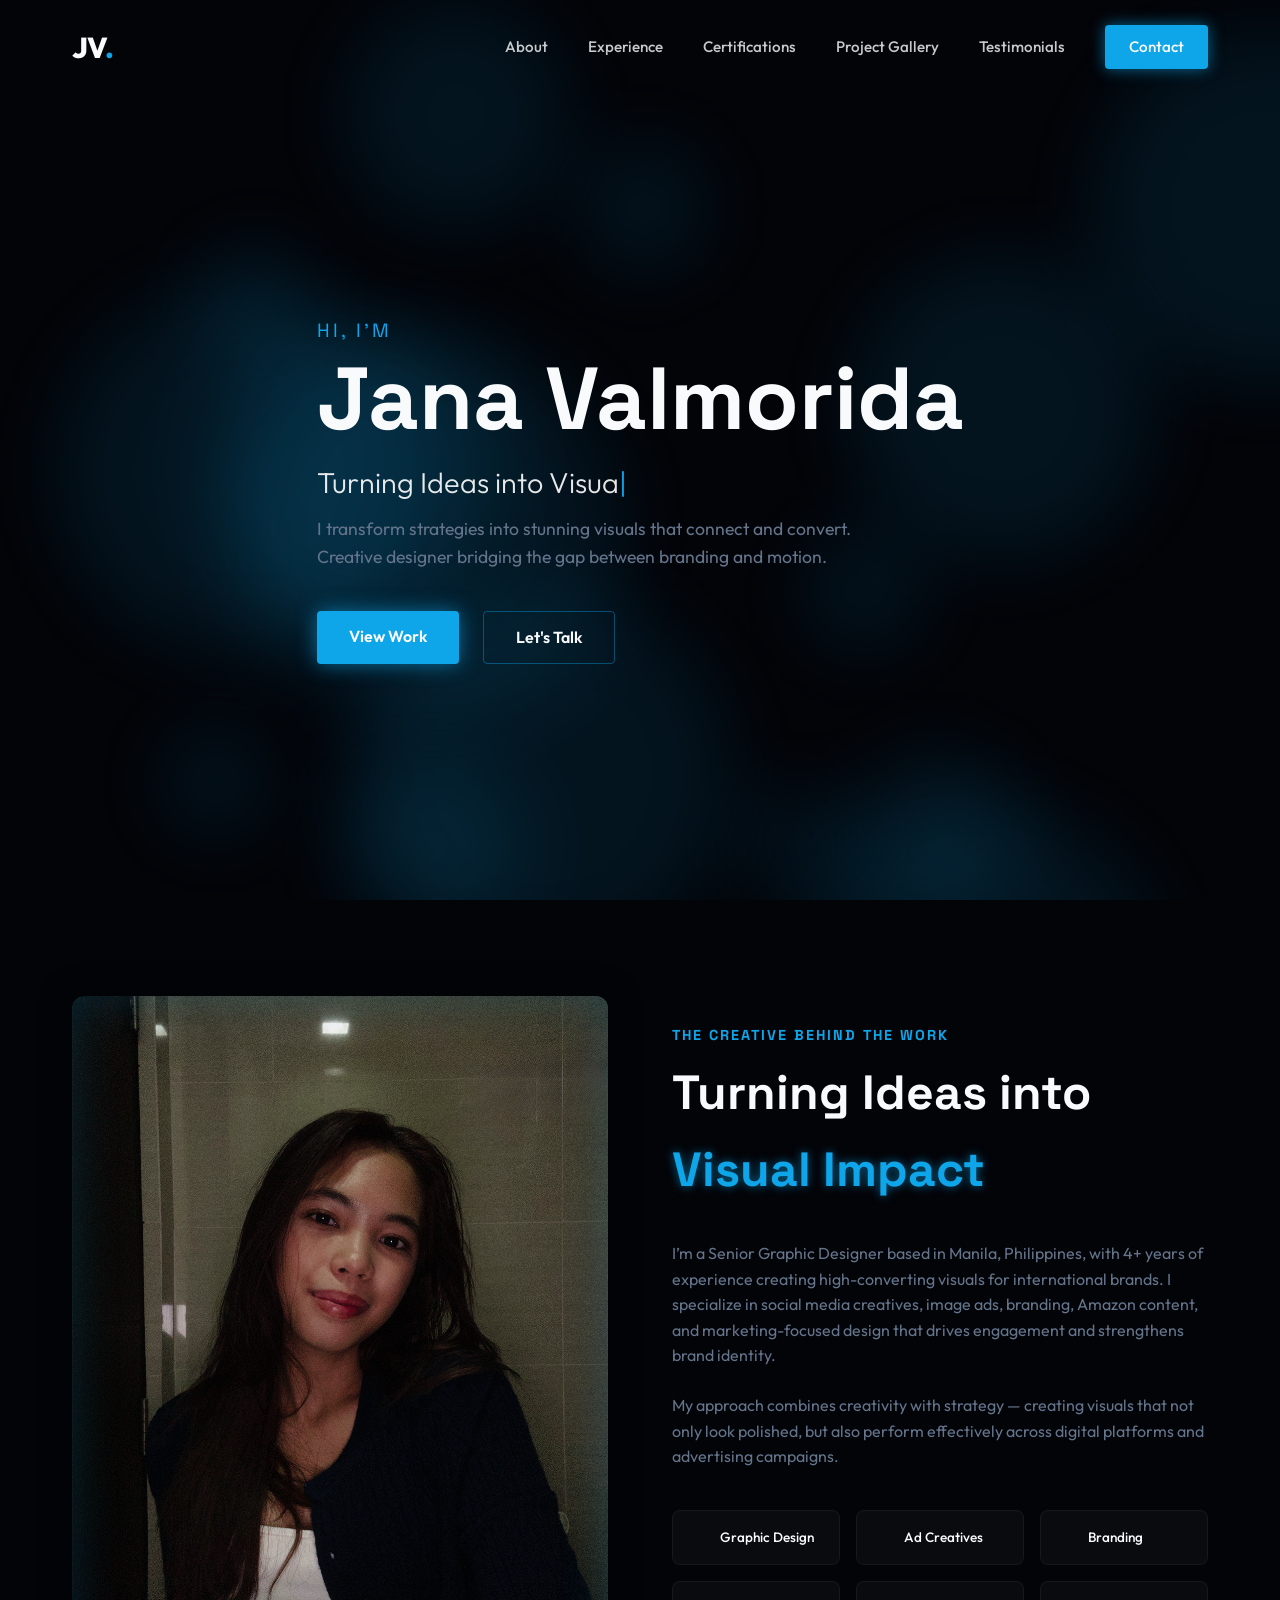
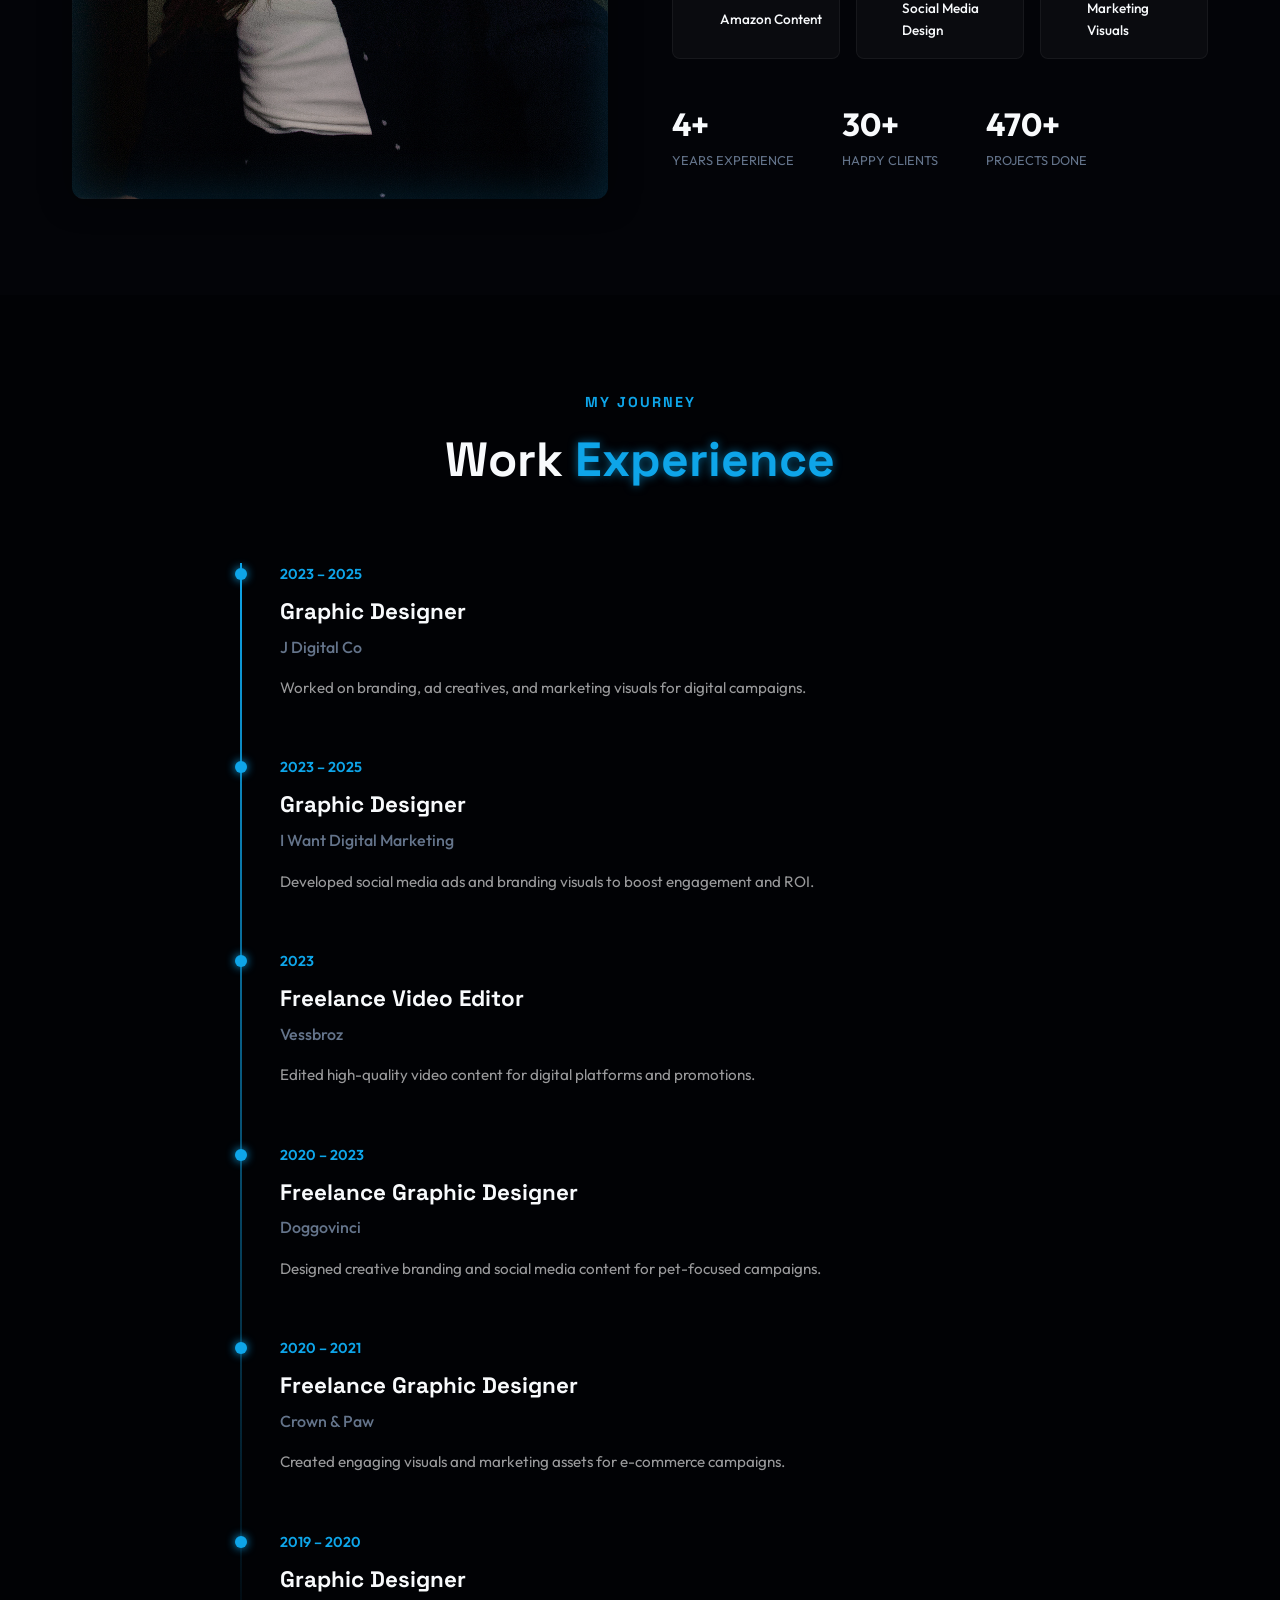
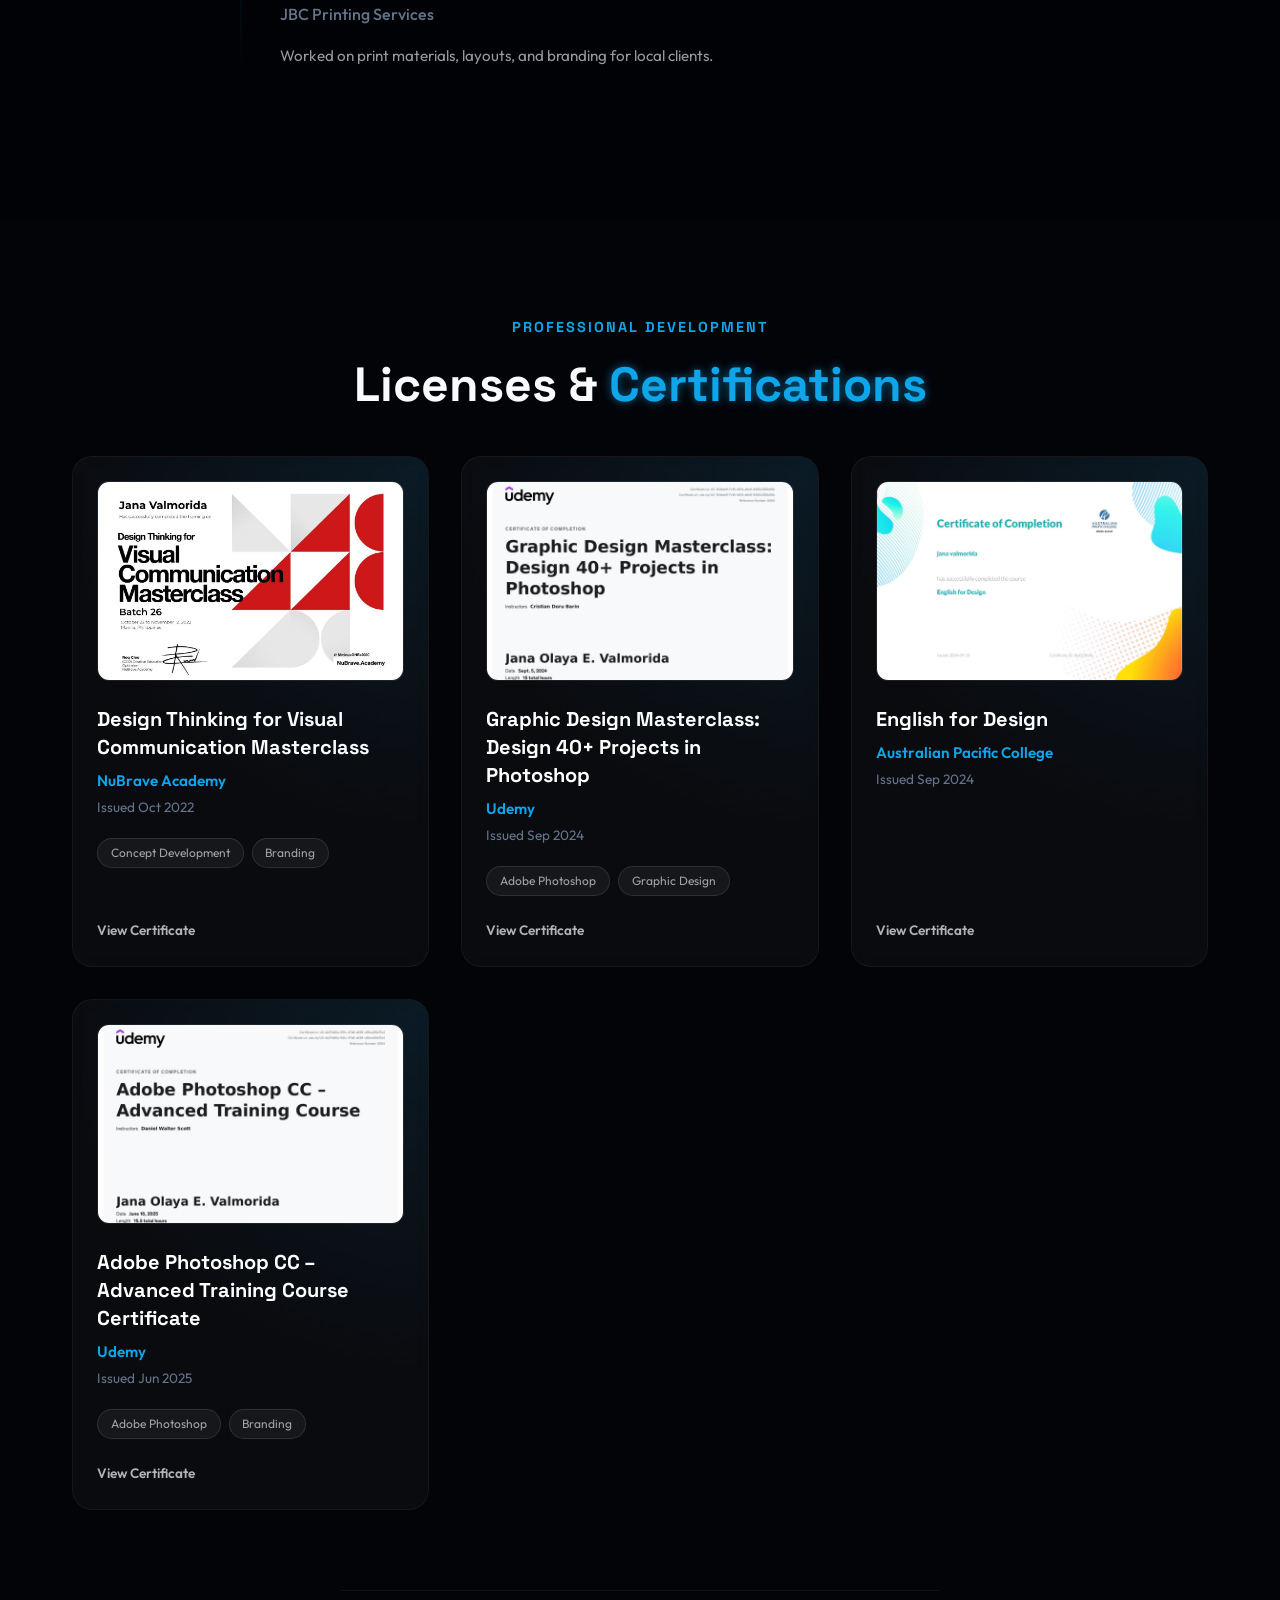
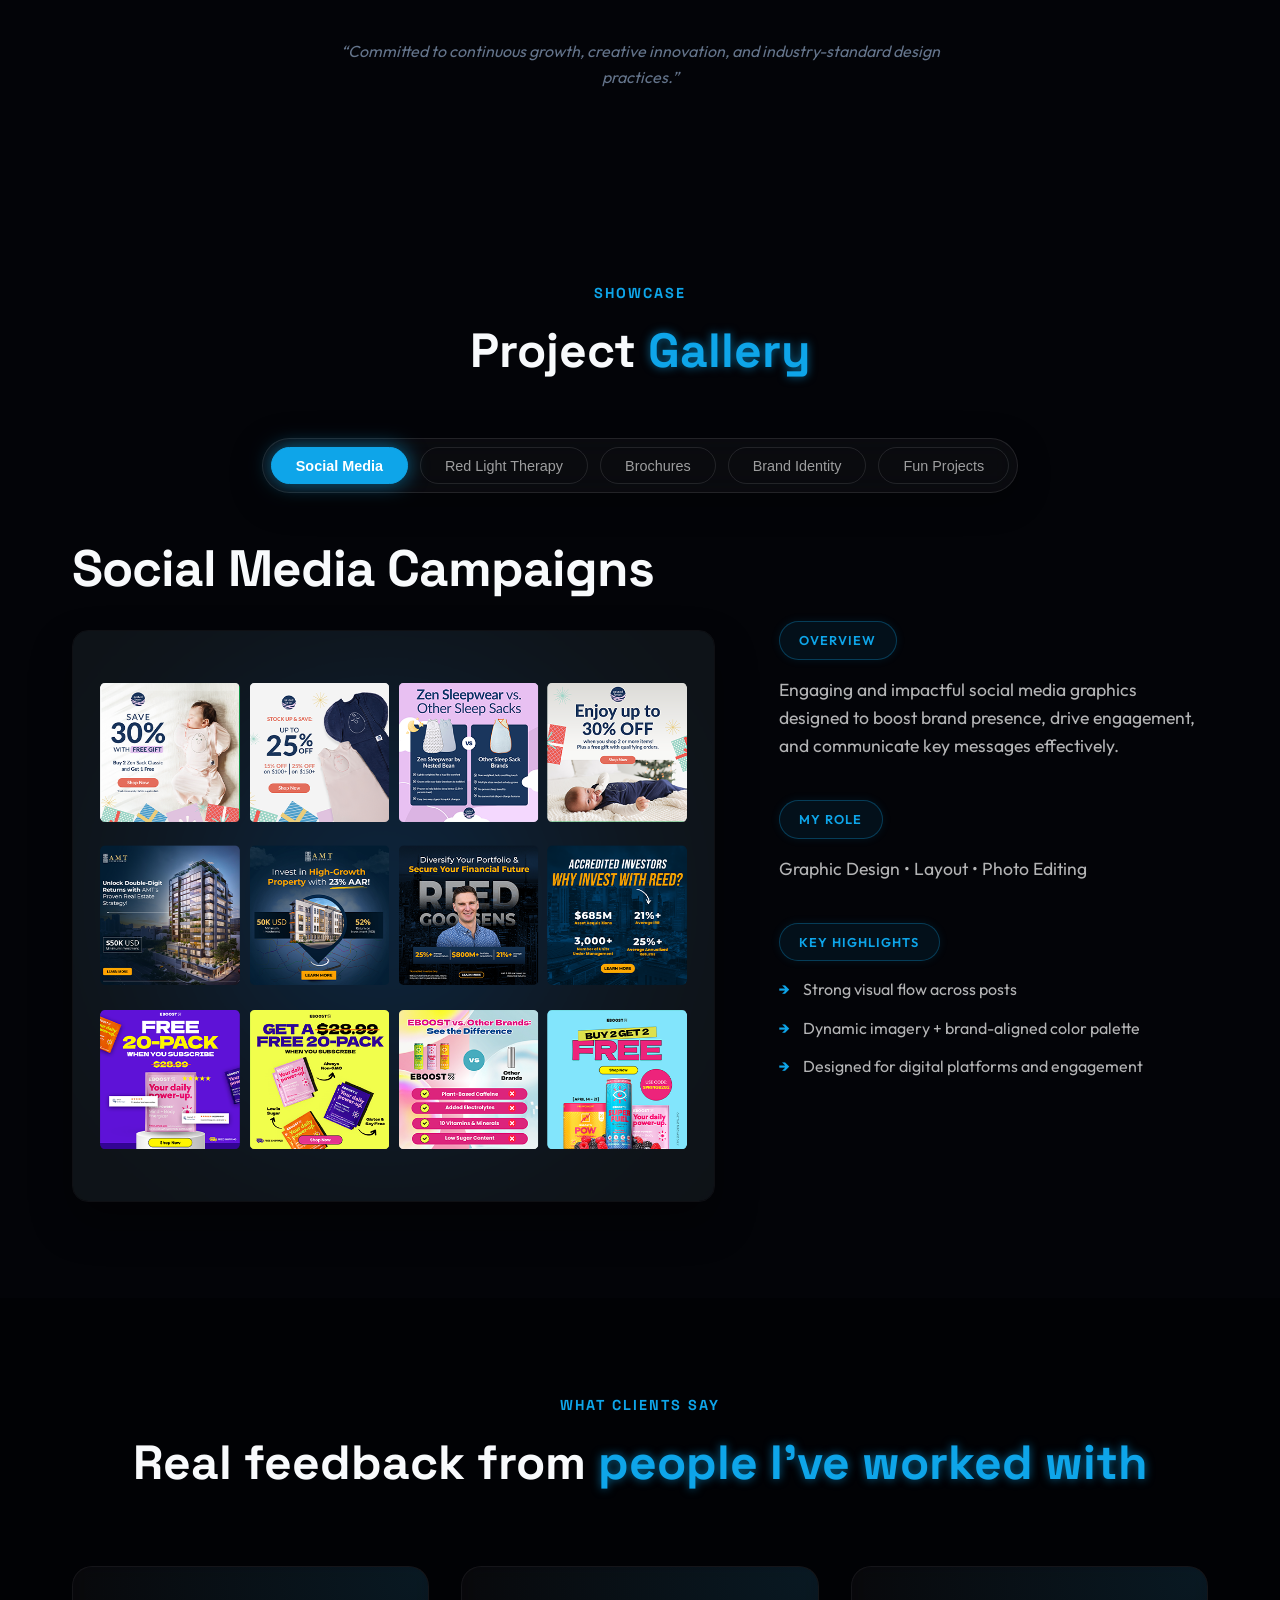
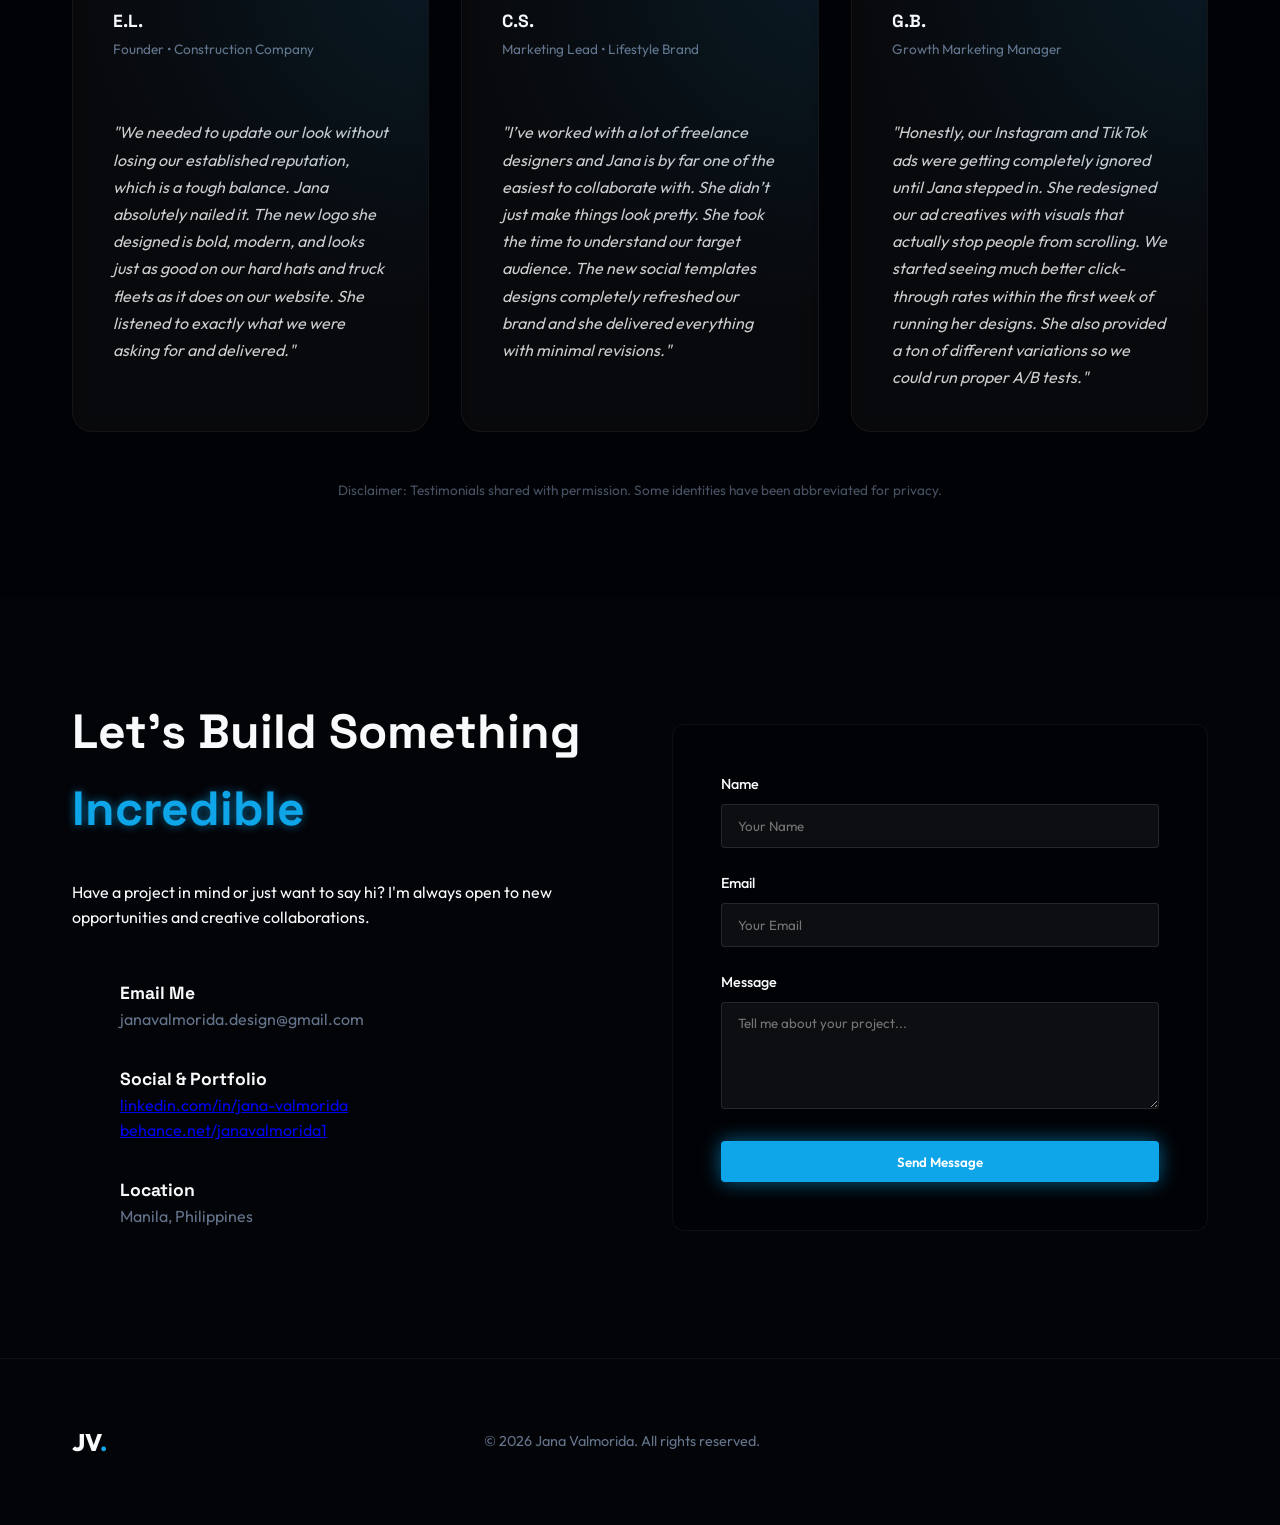
==== index.html @ 67a2dd74 "feat: Implement portfolio website Introduces the core structure and content for the Jana Valmorida p" ====
<!DOCTYPE html>
<html lang="en">
<head>
    <meta charset="UTF-8">
    <meta name="viewport" content="width=device-width, initial-scale=1.0">
    <title>Jana Valmorida | Creative Designer Portfolio</title>
    <link rel="stylesheet" href="style.css">
    <!-- Google Fonts -->
    <link rel="preconnect" href="https://fonts.googleapis.com">
    <link rel="preconnect" href="https://fonts.gstatic.com" crossorigin>
    <link href="https://fonts.googleapis.com/css2?family=Outfit:wght@300;400;600;800&family=Space+Grotesk:wght@300;400;500;700&display=swap" rel="stylesheet">
    <!-- Lucide Icons (via CDN) -->
    <script src="https://unpkg.com/lucide@latest"></script>
</head>
<body class="bg-dark text-white">
    <!-- Animated Background -->
    <div class="bg-animation" id="bg-animation"></div>

    <!-- Navigation -->
    <nav class="navbar" id="navbar">
        <div class="container navbar-content">
            <a href="#" class="logo">JV<span>.</span></a>
            <ul class="nav-links">
                <li><a href="#about">About</a></li>
                <li><a href="#experience">Experience</a></li>
                <li><a href="#certifications">Certifications</a></li>
                <li><a href="#portfolio">Project Gallery</a></li>
                <li><a href="#testimonials">Testimonials</a></li>
                <li><a href="#contact" class="btn btn-primary nav-cta">Contact</a></li>
            </ul>
            <div class="menu-toggle" id="menu-toggle">
                <i data-lucide="menu"></i>
            </div>
        </div>
    </nav>

    <!-- Hero Section -->
    <section class="hero" id="home">
        <div class="container hero-content">
            <h2 class="hero-greeting">Hi, I'm</h2>
            <h1 class="hero-name">Jana Valmorida</h1>
            <div class="typing-container">
                <p class="hero-tagline"><span id="typing-text"></span><span class="cursor">|</span></p>
            </div>
            <p class="hero-desc">I transform strategies into stunning visuals that connect and convert. Creative designer bridging the gap between branding and motion.</p>
            <div class="hero-btns">
                <a href="#portfolio" class="btn btn-glow">View Work</a>
                <a href="#contact" class="btn btn-outline">Let's Talk</a>
            </div>
            <div class="scroll-down">
                <a href="#about"><i data-lucide="chevron-down"></i></a>
            </div>
        </div>
    </section>

    <!-- About Section -->
    <section class="section about" id="about">
        <div class="container grid-2">
            <div class="about-image reveal">
                <div class="img-wrapper">
                    <!-- Placeholder Profile -->
                    <img id="profile-img" src="portfolio/assets/images/profile.jpg" alt="Jana Valmorida">
                    <div class="img-glow"></div>
                </div>
            </div>
            <div class="about-text reveal">
                <h3 class="section-subtitle">The Creative Behind the Work</h3>
                <h2 class="section-title">Turning Ideas into <span class="text-neon">Visual Impact</span></h2>
                <p>I’m a Senior Graphic Designer based in Manila, Philippines, with 4+ years of experience creating high-converting visuals for international brands. I specialize in social media creatives, image ads, branding, Amazon content, and marketing-focused design that drives engagement and strengthens brand identity.</p>
                <p>My approach combines creativity with strategy — creating visuals that not only look polished, but also perform effectively across digital platforms and advertising campaigns.</p>
                
                <div class="skills-grid">
                    <div class="skill-item">
                        <i data-lucide="layout"></i>
                        <span>Graphic Design</span>
                    </div>
                    <div class="skill-item">
                        <i data-lucide="zap"></i>
                        <span>Ad Creatives</span>
                    </div>
                    <div class="skill-item">
                        <i data-lucide="palette"></i>
                        <span>Branding</span>
                    </div>
                    <div class="skill-item">
                        <i data-lucide="video"></i>
                        <span>Amazon Content</span>
                    </div>
                    <div class="skill-item">
                        <i data-lucide="layers"></i>
                        <span>Social Media Design</span>
                    </div>
                    <div class="skill-item">
                        <i data-lucide="megaphone"></i>
                        <span>Marketing Visuals</span>
                    </div>
                </div>

                <div class="stats-row">
                    <div class="stat">
                        <span class="stat-num">4+</span>
                        <span class="stat-label">Years Experience</span>
                    </div>
                    <div class="stat">
                        <span class="stat-num">30+</span>
                        <span class="stat-label">Happy Clients</span>
                    </div>
                    <div class="stat">
                        <span class="stat-num">470+</span>
                        <span class="stat-label">Projects Done</span>
                    </div>
                </div>
            </div>
        </div>
    </section>

    <!-- Experience Section -->
    <section class="section experience bg-darker" id="experience">
        <div class="container text-center">
            <h3 class="section-subtitle">My Journey</h3>
            <h2 class="section-title">Work <span class="text-neon">Experience</span></h2>
            
            <div class="timeline">
                <div class="timeline-item reveal">
                    <div class="timeline-date">2023 – 2025</div>
                    <div class="timeline-content">
                        <h3>Graphic Designer</h3>
                        <p class="company">J Digital Co</p>
                        <p>Worked on branding, ad creatives, and marketing visuals for digital campaigns.</p>
                    </div>
                </div>
                <div class="timeline-item reveal">
                    <div class="timeline-date">2023 – 2025</div>
                    <div class="timeline-content">
                        <h3>Graphic Designer</h3>
                        <p class="company">I Want Digital Marketing</p>
                        <p>Developed social media ads and branding visuals to boost engagement and ROI.</p>
                    </div>
                </div>
                <div class="timeline-item reveal">
                    <div class="timeline-date">2023</div>
                    <div class="timeline-content">
                        <h3>Freelance Video Editor</h3>
                        <p class="company">Vessbroz</p>
                        <p>Edited high-quality video content for digital platforms and promotions.</p>
                    </div>
                </div>
                <div class="timeline-item reveal">
                    <div class="timeline-date">2020 – 2023</div>
                    <div class="timeline-content">
                        <h3>Freelance Graphic Designer</h3>
                        <p class="company">Doggovinci</p>
                        <p>Designed creative branding and social media content for pet-focused campaigns.</p>
                    </div>
                </div>
                <div class="timeline-item reveal">
                    <div class="timeline-date">2020 – 2021</div>
                    <div class="timeline-content">
                        <h3>Freelance Graphic Designer</h3>
                        <p class="company">Crown & Paw</p>
                        <p>Created engaging visuals and marketing assets for e-commerce campaigns.</p>
                    </div>
                </div>
                <div class="timeline-item reveal">
                    <div class="timeline-date">2019 – 2020</div>
                    <div class="timeline-content">
                        <h3>Graphic Designer</h3>
                        <p class="company">JBC Printing Services</p>
                        <p>Worked on print materials, layouts, and branding for local clients.</p>
                    </div>
                </div>
            </div>
        </div>
    </section>
    
    <!-- Certifications Section -->
    <section class="section certifications" id="certifications">
        <div class="container">
            <div class="text-center">
                <h3 class="section-subtitle reveal">PROFESSIONAL DEVELOPMENT</h3>
                <h2 class="section-title reveal">Licenses & <span class="text-neon">Certifications</span></h2>
            </div>

            <div class="cert-grid">
                <!-- Cert 1 -->
                <div class="cert-card glass-card reveal cursor-pointer" data-title="Design Thinking for Visual Communication" data-desc="Masterclass by NuBrave Academy focused on concept development and strategic branding.">
                    <div class="cert-thumb">
                        <img src="portfolio/assets/images/designthinking.jpg" alt="Design Thinking Certificate">
                    </div>
                    <div class="cert-content">
                        <h3 class="cert-title">Design Thinking for Visual Communication Masterclass</h3>
                        <p class="cert-issuer">NuBrave Academy</p>
                        <p class="cert-date">Issued Oct 2022</p>
                        <div class="cert-skills">
                            <span class="skill-pill">Concept Development</span>
                            <span class="skill-pill">Branding</span>
                        </div>
                        <span class="cert-link">View Certificate <i data-lucide="maximize-2"></i></span>
                    </div>
                </div>

                <!-- Cert 2 -->
                <div class="cert-card glass-card reveal cursor-pointer" data-title="Graphic Design Masterclass" data-desc="Comprehensive training covering 40+ Photoshop projects, from fundamental principles to advanced techniques.">
                    <div class="cert-thumb">
                        <img src="portfolio/assets/images/Udemy40+Cert.jpg" alt="Graphic Design Certificate">
                    </div>
                    <div class="cert-content">
                        <h3 class="cert-title">Graphic Design Masterclass: Design 40+ Projects in Photoshop</h3>
                        <p class="cert-issuer">Udemy</p>
                        <p class="cert-date">Issued Sep 2024</p>
                        <div class="cert-skills">
                            <span class="skill-pill">Adobe Photoshop</span>
                            <span class="skill-pill">Graphic Design</span>
                        </div>
                        <span class="cert-link">View Certificate <i data-lucide="maximize-2"></i></span>
                    </div>
                </div>

                <!-- Cert 3 -->
                <div class="cert-card glass-card reveal cursor-pointer" data-title="English for Design" data-desc="Specialized English course focused on the terminology and communication needs of design professionals.">
                    <div class="cert-thumb">
                        <img src="portfolio/assets/images/APC Cert.jpg" alt="English for Design Certificate">
                    </div>
                    <div class="cert-content">
                        <h3 class="cert-title">English for Design</h3>
                        <p class="cert-issuer">Australian Pacific College</p>
                        <p class="cert-date">Issued Sep 2024</p>
                        <span class="cert-link">View Certificate <i data-lucide="maximize-2"></i></span>
                    </div>
                </div>

                <!-- Cert 4 -->
                <div class="cert-card glass-card reveal cursor-pointer" data-title="Adobe Photoshop CC – Advanced Training" data-desc="Advanced professional training focusing on complex compositing, retouching, and advanced branding techniques.">
                    <div class="cert-thumb">
                        <img src="portfolio/assets/images/UdemyAdvancedTraining.jpg" alt="Advanced Photoshop Certificate">
                    </div>
                    <div class="cert-content">
                        <h3 class="cert-title">Adobe Photoshop CC – Advanced Training Course Certificate</h3>
                        <p class="cert-issuer">Udemy</p>
                        <p class="cert-date">Issued Jun 2025</p>
                        <div class="cert-skills">
                            <span class="skill-pill">Adobe Photoshop</span>
                            <span class="skill-pill">Branding</span>
                        </div>
                        <span class="cert-link">View Certificate <i data-lucide="maximize-2"></i></span>
                    </div>
                </div>
            </div>

            <div class="cert-footer text-center reveal">
                <p>“Committed to continuous growth, creative innovation, and industry-standard design practices.”</p>
            </div>
        </div>
    </section>

    <!-- Portfolio Section -->
    <section class="section portfolio" id="portfolio">
        <div class="container">
            <div class="text-center">
                <h3 class="section-subtitle">Showcase</h3>
                <h2 class="section-title">Project <span class="text-neon">Gallery</span></h2>
            </div>

            <!-- Filter Categories -->
            <div class="filter-container reveal">
                <div class="filter-btns-glass">
                    <button class="filter-btn-pill active" data-category="social">Social Media</button>
                    <button class="filter-btn-pill" data-category="redlight">Red Light Therapy</button>
                    <button class="filter-btn-pill" data-category="brochure">Brochures</button>
                    <button class="filter-btn-pill" data-category="brand">Brand Identity</button>
                    <button class="filter-btn-pill" data-category="fun">Fun Projects</button>
                </div>
            </div>

            <div class="showcase-container" id="gallery">
                <!-- Project 1: Social Media -->
                <div class="project-showcase showcase-item reveal" data-category="social">
                    <div class="showcase-left">
                        <h2 class="project-large-title">Social Media Campaigns</h2>
                        <div class="showcase-img-wrapper cursor-pointer">
                            <img src="portfolio/assets/images/social media campaigns.png" alt="Social Media Campaign">
                        </div>
                    </div>
                    <div class="showcase-right">
                        <div class="content-block">
                            <span class="pill-label">Overview</span>
                            <p>Engaging and impactful social media graphics designed to boost brand presence, drive engagement, and communicate key messages effectively.</p>
                        </div>
                        <div class="content-block">
                            <span class="pill-label">My Role</span>
                            <p>Graphic Design • Layout • Photo Editing</p>
                        </div>
                        <div class="content-block">
                            <span class="pill-label">Key Highlights</span>
                            <ul class="highlights-list">
                                <li>Strong visual flow across posts</li>
                                <li>Dynamic imagery + brand-aligned color palette</li>
                                <li>Designed for digital platforms and engagement</li>
                            </ul>
                        </div>
                    </div>
                </div>

                <!-- Project 2: Red Light Therapy -->
                <div class="project-showcase showcase-item reveal" data-category="redlight">
                    <div class="showcase-left">
                        <h2 class="project-large-title">Red Light Therapy Ads</h2>
                        <div class="showcase-img-wrapper cursor-pointer">
                            <img src="portfolio/assets/images/red light therapy 2.png" alt="Red Light Therapy Ad">
                        </div>
                    </div>
                    <div class="showcase-right">
                        <div class="content-block">
                            <span class="pill-label">Overview</span>
                            <p>High-conversion performance ads for advanced light therapy devices. Focused on clinical trust and aesthetic wellness appeal.</p>
                        </div>
                        <div class="content-block">
                            <span class="pill-label">My Role</span>
                            <p>Ad Design • Creative Direction • Retouching</p>
                        </div>
                        <div class="content-block">
                            <span class="pill-label">Key Highlights</span>
                            <ul class="highlights-list">
                                <li>Optimized for high CTR (Click-Through Rate)</li>
                                <li>Technologically-driven visual aesthetic</li>
                                <li>Consistent brand voice across variants</li>
                            </ul>
                        </div>
                    </div>
                </div>

                <!-- Project 3: Brochure Design -->
                <div class="project-showcase showcase-item reveal" data-category="brochure">
                    <div class="showcase-left">
                        <h2 class="project-large-title">Brochure Portfolio</h2>
                        <div class="showcase-img-wrapper cursor-pointer">
                            <img src="portfolio/assets/images/brochure.png" alt="Brochure Design">
                        </div>
                    </div>
                    <div class="showcase-right">
                        <div class="content-block">
                            <span class="pill-label">Overview</span>
                            <p>Multipage editorial layouts designed for print and digital distribution. Emphasis on hierarchy and legibility.</p>
                        </div>
                        <div class="content-block">
                            <span class="pill-label">My Role</span>
                            <p>Typography • Layout System • Pre-press</p>
                        </div>
                        <div class="content-block">
                            <span class="pill-label">Key Highlights</span>
                            <ul class="highlights-list">
                                <li>Clean grid-based organization</li>
                                <li>Custom iconography and data visualization</li>
                                <li>Premium paper-feel digital presentation</li>
                            </ul>
                        </div>
                    </div>
                </div>

                <!-- Project 4: Brand Identity -->
                <div class="project-showcase showcase-item reveal" data-category="brand">
                    <div class="showcase-left">
                        <h2 class="project-large-title">Visual Identity</h2>
                        <div class="showcase-img-wrapper cursor-pointer">
                            <img src="portfolio/assets/images/brandidentitysugarwave copy.png" alt="Brand Identity">
                        </div>
                    </div>
                    <div class="showcase-right">
                        <div class="content-block">
                            <span class="pill-label">Overview</span>
                            <p>A vibrant brand identity for a futuristic music festival, blending neon visuals, rave culture, and immersive event branding across digital and print assets.</p>
                        </div>
                        <div class="content-block">
                            <span class="pill-label">My Role</span>
                            <p>Brand Identity Design • Art Direction • Visual Systems • Event Branding</p>
                        </div>
                        <div class="content-block">
                            <span class="pill-label">Key Highlights</span>
                            <ul class="highlights-list">
                                <li>Futuristic neon-inspired visual identity</li>
                                <li>Festival-ready graphics for tickets, wristbands, social media, and merchandise</li>
                                <li>Cohesive branding across print and digital assets</li>
                            </ul>
                        </div>
                    </div>
                </div>

                <!-- Project 5: Fun Projects (Masonry Grid Layout) -->
                <div class="fun-projects-masonry showcase-item reveal" data-category="fun">
                    <div class="fun-tile cursor-pointer" data-title="Travis Scott Concept" data-desc="A vibrant retro-aesthetic poster design using complex compositing techniques.">
                        <div class="tile-inner">
                            <img src="portfolio/assets/images/6e8e15141274189.62506ad3ae0e1.png" alt="Travis Scott Poster">
                            <div class="tile-overlay">
                                <div class="tile-info">
                                    <span>Visual Concept</span>
                                    <h4>Travis Scott Poster</h4>
                                </div>
                            </div>
                        </div>
                    </div>
                    <div class="fun-tile cursor-pointer" data-title="Prehistoric Storm" data-desc="A cinematic digital manipulation exploring scale and lighting in a surreal environment.">
                        <div class="tile-inner">
                            <img src="portfolio/assets/images/10ace2141273311.6250679c68586.jpg" alt="Dinosaur Storm Art">
                            <div class="tile-overlay">
                                <div class="tile-info">
                                    <span>Matte Painting</span>
                                    <h4>Prehistoric Storm</h4>
                                </div>
                            </div>
                        </div>
                    </div>
                    <div class="fun-tile cursor-pointer" data-title="Fragile Identity" data-desc="A conceptual portrait piece focusing on texture mapping and emotional storytelling.">
                        <div class="tile-inner">
                            <img src="portfolio/assets/images/ed7235141272803.625d28dbc04d0.jpg" alt="Cracked Face Portrait">
                            <div class="tile-overlay">
                                <div class="tile-info">
                                    <span>Digital Art</span>
                                    <h4>Fragile Identity</h4>
                                </div>
                            </div>
                        </div>
                    </div>
                    <div class="fun-tile cursor-pointer" data-title="Cyber Vigilante" data-desc="Futuristic character design with integrated neon lighting effects and digital painting.">
                        <div class="tile-inner">
                            <img src="portfolio/assets/images/d75d3c141914883.625d8089d0459.jpg" alt="Cyberpunk Girl">
                            <div class="tile-overlay">
                                <div class="tile-info">
                                    <span>Character Design</span>
                                    <h4>Cyber Vigilante</h4>
                                </div>
                            </div>
                        </div>
                    </div>
                    <div class="fun-tile cursor-pointer" data-title="The Creative Lens" data-desc="Experimental composition blending realistic photography with surreal dreamlike elements.">
                        <div class="tile-inner">
                            <img src="portfolio/assets/images/7cdd0b141271403.625060941e0f2.jpg" alt="Camera Lens Tracks">
                            <div class="tile-overlay">
                                <div class="tile-info">
                                    <span>Creative Compositing</span>
                                    <h4>The Creative Lens</h4>
                                </div>
                            </div>
                        </div>
                    </div>
                    <div class="fun-tile cursor-pointer" data-title="Geometric Solitude" data-desc="Study of symmetry, light, and atmosphere using 3D renders and photo manipulation.">
                        <div class="tile-inner">
                            <img src="portfolio/assets/images/2da16a141272329.625063ce48673.jpg" alt="Clouds Pier Art">
                            <div class="tile-overlay">
                                <div class="tile-info">
                                    <span>Abstract Art</span>
                                    <h4>Geometric Solitude</h4>
                                </div>
                            </div>
                        </div>
                    </div>
                    <div class="fun-tile cursor-pointer" data-title="Beyond the Veil" data-desc="Surreal portrait exploration with emphasis on visual texture and composite depth.">
                        <div class="tile-inner">
                            <img src="portfolio/assets/images/13caea141272893.625065dee505b.jpg" alt="Beyond the Veil Art">
                            <div class="tile-overlay">
                                <div class="tile-info">
                                    <span>Digital Portrait</span>
                                    <h4>Beyond the Veil</h4>
                                </div>
                            </div>
                        </div>
                    </div>
                    <div class="fun-tile cursor-pointer" data-title="The Noble Companion" data-desc="Classical portrait manipulation blending historical art with personal photography.">
                        <div class="tile-inner">
                            <img src="portfolio/assets/images/c42800141273041.625066883ddde.jpg" alt="Classical Dog Portrait">
                            <div class="tile-overlay">
                                <div class="tile-info">
                                    <span>Conceptual Art</span>
                                    <h4>The Noble Companion</h4>
                                </div>
                            </div>
                        </div>
                    </div>
                </div>
            </div>
        </div>
    </section>

    <!-- Testimonials Section -->
    <section class="section testimonials bg-darker" id="testimonials">
        <div class="container">
            <div class="text-center">
                <h3 class="section-subtitle">What Clients Say</h3>
                <h2 class="section-title">Real feedback from <span class="text-neon">people I’ve worked with</span></h2>
            </div>
            
            <div class="testimonials-grid reveal">
                <!-- Testimonial 1 -->
                <div class="testimonial-card glass-card">
                    <div class="testimonial-header">
                        <div class="client-info">
                            <h4>E.L. <i data-lucide="badge-check" class="verified-icon"></i></h4>
                            <p>Founder • Construction Company</p>
                        </div>
                    </div>
                    <div class="rating">
                        <i data-lucide="star" class="fill-star"></i>
                        <i data-lucide="star" class="fill-star"></i>
                        <i data-lucide="star" class="fill-star"></i>
                        <i data-lucide="star" class="fill-star"></i>
                        <i data-lucide="star" class="fill-star"></i>
                    </div>
                    <p class="testimonial-text">"We needed to update our look without losing our established reputation, which is a tough balance. Jana absolutely nailed it. The new logo she designed is bold, modern, and looks just as good on our hard hats and truck fleets as it does on our website. She listened to exactly what we were asking for and delivered."</p>
                </div>

                <!-- Testimonial 2 -->
                <div class="testimonial-card glass-card">
                    <div class="testimonial-header">
                        <div class="client-info">
                            <h4>C.S. <i data-lucide="badge-check" class="verified-icon"></i></h4>
                            <p>Marketing Lead • Lifestyle Brand</p>
                        </div>
                    </div>
                    <div class="rating">
                        <i data-lucide="star" class="fill-star"></i>
                        <i data-lucide="star" class="fill-star"></i>
                        <i data-lucide="star" class="fill-star"></i>
                        <i data-lucide="star" class="fill-star"></i>
                        <i data-lucide="star" class="fill-star"></i>
                    </div>
                    <p class="testimonial-text">"I’ve worked with a lot of freelance designers and Jana is by far one of the easiest to collaborate with. She didn’t just make things look pretty. She took the time to understand our target audience. The new social templates designs completely refreshed our brand and she delivered everything with minimal revisions."</p>
                </div>

                <!-- Testimonial 3 -->
                <div class="testimonial-card glass-card">
                    <div class="testimonial-header">
                        <div class="client-info">
                            <h4>G.B. <i data-lucide="badge-check" class="verified-icon"></i></h4>
                            <p>Growth Marketing Manager</p>
                        </div>
                    </div>
                    <div class="rating">
                        <i data-lucide="star" class="fill-star"></i>
                        <i data-lucide="star" class="fill-star"></i>
                        <i data-lucide="star" class="fill-star"></i>
                        <i data-lucide="star" class="fill-star"></i>
                        <i data-lucide="star" class="fill-star"></i>
                    </div>
                    <p class="testimonial-text">"Honestly, our Instagram and TikTok ads were getting completely ignored until Jana stepped in. She redesigned our ad creatives with visuals that actually stop people from scrolling. We started seeing much better click-through rates within the first week of running her designs. She also provided a ton of different variations so we could run proper A/B tests."</p>
                </div>
            </div>
            <div class="testimonial-disclaimer text-center reveal" style="margin-top: 3rem; color: var(--secondary-color); font-size: 0.85rem; opacity: 0.7;">
                <p>Disclaimer: Testimonials shared with permission. Some identities have been abbreviated for privacy.</p>
            </div>
        </div>
    </section>

    <!-- Contact Section -->
    <section class="section contact" id="contact">
        <div class="container grid-2">
            <div class="contact-info reveal">
                <h2 class="section-title">Let's Build Something <span class="text-neon">Incredible</span></h2>
                <p>Have a project in mind or just want to say hi? I'm always open to new opportunities and creative collaborations.</p>
                <div class="contact-methods">
                    <div class="contact-method">
                        <i data-lucide="mail"></i>
                        <div>
                            <h4>Email Me</h4>
                            <p>janavalmorida.design@gmail.com</p>
                        </div>
                    </div>
                    <div class="contact-method">
                        <i data-lucide="globe"></i>
                        <div>
                            <h4>Social & Portfolio</h4>
                              <a href="https://www.linkedin.com/in/jana-valmorida-b20653236" target="_blank">
                                         linkedin.com/in/jana-valmorida
                             </a>
                            <br>
                            <a href="https://www.behance.net/janavalmorida1" target="_blank">
                                      behance.net/janavalmorida1
                            </a>
                        </div>
                    </div>
                    <div class="contact-method">
                        <i data-lucide="map-pin"></i>
                        <div>
                            <h4>Location</h4>
                            <p>Manila, Philippines</p>
                        </div>
                    </div>
                </div>
            </div>
            <div class="contact-form-container reveal">
                <form class="contact-form" id="contact-form">
                    <div class="form-group">
                        <label for="name">Name</label>
                        <input type="text" id="name" placeholder="Your Name" required>
                    </div>
                    <div class="form-group">
                        <label for="email">Email</label>
                        <input type="email" id="email" placeholder="Your Email" required>
                    </div>
                    <div class="form-group">
                        <label for="message">Message</label>
                        <textarea id="message" rows="5" placeholder="Tell me about your project..." required></textarea>
                    </div>
                    <button type="submit" class="btn btn-glow w-full">Send Message</button>
                </form>
                <div id="form-response" class="hidden">
                    <p>Thanks for reaching out! I'll get back to you soon.</p>
                </div>
            </div>
        </div>
    </section>

    <!-- Footer -->
    <footer>
        <div class="container footer-content">
            <div class="footer-logo">JV<span>.</span></div>
            <p>&copy; 2026 Jana Valmorida. All rights reserved.</p>
            <div class="social-links">
                <a href="#"><i data-lucide="behance"></i></a>
                <a href="#"><i data-lucide="instagram"></i></a>
                <a href="#"><i data-lucide="dribbble"></i></a>
                <a href="#"><i data-lucide="twitter"></i></a>
            </div>
        </div>
    </footer>

    <!-- Lightbox Modal -->
    <div class="lightbox" id="lightbox">
        <span class="close-lightbox">&times;</span>
        <img class="lightbox-content" id="lightbox-img">
        <div id="lightbox-caption"></div>
    </div>

    <!-- Scripts -->
    <script src="script.js"></script>
    <script>
        // Initialize Lucide icons
        lucide.createIcons();
    </script>
</body>
</html>
---- style.css ----
/* Base Styles & Variables */
:root {
    --bg-color: #030408;
    --darker-bg: #010205;
    --text-color: #f8fafc;
    --neon-blue: #0ea5e9;
    --neon-glow: rgba(14, 165, 233, 0.6);
    --secondary-color: #64748b;
    --accent-glow: rgba(14, 165, 233, 0.15);
    --transition: all 0.4s cubic-bezier(0.16, 1, 0.3, 1);
}

* {
    margin: 0;
    padding: 0;
    box-sizing: border-box;
}

html {
    scroll-behavior: smooth;
}

body {
    font-family: 'Outfit', sans-serif;
    background-color: var(--bg-color);
    color: var(--text-color);
    line-height: 1.6;
    overflow-x: hidden;
}

h1, h2, h3, h4 {
    font-family: 'Space Grotesk', sans-serif;
}

.container {
    max-width: 1200px;
    margin: 0 auto;
    padding: 0 2rem;
}

.section {
    padding: 6rem 0;
}

.text-center {
    text-align: center;
}

.grid-2 {
    display: grid;
    grid-template-columns: 1fr 1fr;
    gap: 4rem;
    align-items: center;
}

.text-neon {
    color: var(--neon-blue);
    text-shadow: 0 0 10px var(--neon-glow);
}

.bg-darker {
    background-color: var(--darker-bg);
}

/* Background Animation */
.bg-animation {
    position: fixed;
    top: 0;
    left: 0;
    width: 100%;
    height: 100%;
    z-index: -1;
    overflow: hidden;
    pointer-events: none;
}

.bg-particle {
    position: absolute;
    background: var(--neon-blue);
    border-radius: 50%;
    opacity: 0.1;
    filter: blur(40px);
}

/* Navbar */
.navbar {
    position: fixed;
    top: 0;
    left: 0;
    width: 100%;
    z-index: 1000;
    padding: 1.5rem 0;
    transition: var(--transition);
}

.navbar.scrolled {
    background: rgba(3, 4, 8, 0.9);
    backdrop-filter: blur(10px);
    padding: 1rem 0;
    border-bottom: 1px solid rgba(14, 165, 233, 0.2);
}

.navbar-content {
    display: flex;
    justify-content: space-between;
    align-items: center;
}

.logo {
    font-size: 1.8rem;
    font-weight: 800;
    color: var(--text-color);
    text-decoration: none;
    letter-spacing: -1px;
}

.logo span {
    color: var(--neon-blue);
}

.nav-links {
    display: flex;
    list-style: none;
    gap: 2.5rem;
    align-items: center;
}

.nav-links a {
    text-decoration: none;
    color: var(--text-color);
    font-weight: 500;
    font-size: 0.95rem;
    transition: var(--transition);
    opacity: 0.8;
}

.nav-links a:hover {
    color: var(--neon-blue);
    opacity: 1;
}

.nav-cta {
    background: var(--neon-blue);
    padding: 0.6rem 1.5rem !important;
    border-radius: 4px;
    opacity: 1 !important;
    box-shadow: 0 0 15px var(--neon-glow);
}

.menu-toggle {
    display: none;
    cursor: pointer;
    color: var(--text-color);
}

/* Buttons */
.btn {
    display: inline-block;
    padding: 0.8rem 2rem;
    text-decoration: none;
    font-weight: 600;
    border-radius: 4px;
    transition: var(--transition);
    cursor: pointer;
    border: none;
    font-family: inherit;
    text-align: center;
}

.btn-glow {
    background: var(--neon-blue);
    color: white;
    box-shadow: 0 0 20px var(--neon-glow);
}

.btn-glow:hover {
    box-shadow: 0 0 35px var(--neon-blue);
    transform: translateY(-3px);
}

.btn-outline {
    border: 1px solid rgba(14, 165, 233, 0.4);
    color: var(--text-color);
}

.btn-outline:hover {
    background: rgba(14, 165, 233, 0.1);
    border-color: var(--neon-blue);
    transform: translateY(-3px);
}

.w-full {
    width: 100%;
}

/* Hero Section */
.hero {
    height: 100vh;
    display: flex;
    align-items: center;
    position: relative;
    padding-top: 80px;
}

.hero-content {
    max-width: 800px;
}

.hero-greeting {
    font-size: 1.2rem;
    font-weight: 400;
    color: var(--neon-blue);
    margin-bottom: 0.5rem;
    text-transform: uppercase;
    letter-spacing: 3px;
}

.hero-name {
    font-size: clamp(3rem, 10vw, 5.5rem);
    line-height: 1;
    margin-bottom: 1rem;
    font-weight: 800;
}

.hero-tagline {
    font-size: clamp(1.2rem, 3vw, 1.8rem);
    font-weight: 300;
    margin-bottom: 1.5rem;
    color: rgba(255, 255, 255, 0.9);
}

.hero-desc {
    font-size: 1.1rem;
    max-width: 600px;
    color: var(--secondary-color);
    margin-bottom: 2.5rem;
}

.hero-btns {
    display: flex;
    gap: 1.5rem;
}

.typing-container {
    height: 2.5rem;
    margin-bottom: 1rem;
}

.cursor {
    animation: blink 0.8s infinite;
    color: var(--neon-blue);
}

@keyframes blink {
    50% { opacity: 0; }
}

.scroll-down {
    position: absolute;
    bottom: 30px;
    left: 50%;
    transform: translateX(-50%);
    animation: bounce 2s infinite;
}

.scroll-down a {
    color: var(--secondary-color);
}

@keyframes bounce {
    0%, 20%, 50%, 80%, 100% { transform: translateY(0) translateX(-50%); }
    40% { transform: translateY(-10px) translateX(-50%); }
    60% { transform: translateY(-5px) translateX(-50%); }
}

/* About Section */
.section-subtitle {
    text-transform: uppercase;
    letter-spacing: 2px;
    color: var(--neon-blue);
    font-size: 0.9rem;
    margin-bottom: 0.5rem;
}

.section-title {
    font-size: clamp(2rem, 5vw, 3rem);
    margin-bottom: 2rem;
}

.img-wrapper {
    position: relative;
    border-radius: 12px;
    overflow: hidden;
    box-shadow: 0 0 30px rgba(0,0,0,0.5);
}

.img-wrapper img {
    width: 100%;
    display: block;
    filter: grayscale(20%);
    transition: var(--transition);
}

.img-wrapper:hover img {
    filter: grayscale(0%);
    transform: scale(1.05);
}

.img-glow {
    position: absolute;
    top: 0;
    left: 0;
    width: 100%;
    height: 100%;
    box-shadow: inset 0 0 50px rgba(14, 165, 233, 0.2);
    pointer-events: none;
}

.about-text p {
    margin-bottom: 1.5rem;
    color: var(--secondary-color);
}

.skills-grid {
    display: grid;
    grid-template-columns: repeat(auto-fill, minmax(140px, 1fr));
    gap: 1rem;
    margin: 2.5rem 0;
}

.skill-item {
    background: rgba(255, 255, 255, 0.03);
    padding: 1rem;
    border-radius: 8px;
    display: flex;
    align-items: center;
    gap: 0.8rem;
    border: 1px solid rgba(255, 255, 255, 0.05);
    transition: var(--transition);
}

.skill-item i {
    color: var(--neon-blue);
    width: 18px;
}

.skill-item span {
    font-size: 0.85rem;
    font-weight: 500;
}

.skill-item:hover {
    border-color: var(--neon-blue);
    background: rgba(14, 165, 233, 0.05);
    transform: translateY(-3px);
}

.stats-row {
    display: flex;
    gap: 3rem;
    margin-top: 2rem;
}

.stat {
    display: flex;
    flex-direction: column;
}

.stat-num {
    font-size: 2rem;
    font-weight: 700;
    color: var(--text-color);
}

.stat-label {
    font-size: 0.8rem;
    color: var(--secondary-color);
    text-transform: uppercase;
}

/* Experience Section */
.timeline {
    max-width: 800px;
    margin: 4rem auto 0;
    position: relative;
    text-align: left;
}

.timeline::before {
    content: '';
    position: absolute;
    left: 0;
    top: 0;
    height: 100%;
    width: 2px;
    background: linear-gradient(to bottom, var(--neon-blue), transparent);
}

.timeline-item {
    margin-bottom: 3.5rem;
    padding-left: 2.5rem;
    position: relative;
}

.timeline-item::after {
    content: '';
    position: absolute;
    left: -5px;
    top: 5px;
    width: 12px;
    height: 12px;
    background: var(--neon-blue);
    border-radius: 50%;
    box-shadow: 0 0 10px var(--neon-blue);
}

.timeline-date {
    font-size: 0.9rem;
    color: var(--neon-blue);
    font-weight: 600;
    margin-bottom: 0.5rem;
}

.timeline-content h3 {
    font-size: 1.4rem;
    margin-bottom: 0.3rem;
}

.company {
    color: var(--secondary-color);
    font-weight: 500;
    margin-bottom: 1rem;
}

.timeline-content p:last-child {
    color: rgba(255, 255, 255, 0.6);
    font-size: 0.95rem;
}

/* Glassmorphism Filter Buttons */
.filter-container {
    display: flex;
    justify-content: center;
    margin: 3rem 0;
    width: 100%;
}

.filter-btns-glass {
    display: flex;
    flex-wrap: wrap;
    justify-content: center;
    gap: 0.75rem;
    padding: 0.5rem;
    background: rgba(255, 255, 255, 0.03);
    backdrop-filter: blur(15px);
    -webkit-backdrop-filter: blur(15px);
    border: 1px solid rgba(255, 255, 255, 0.1);
    border-radius: 999px;
    box-shadow: 0 8px 32px 0 rgba(0, 0, 0, 0.37);
}

.filter-btn-pill {
    background: transparent;
    border: 1px solid rgba(255, 255, 255, 0.1);
    color: rgba(255, 255, 255, 0.6);
    padding: 0.6rem 1.5rem;
    border-radius: 999px;
    font-size: 0.9rem;
    font-weight: 500;
    cursor: pointer;
    transition: all 0.3s cubic-bezier(0.4, 0, 0.2, 1);
    white-space: nowrap;
}

.filter-btn-pill:hover {
    background: rgba(14, 165, 233, 0.1);
    border-color: rgba(14, 165, 233, 0.4);
    color: var(--neon-blue);
    box-shadow: 0 0 15px rgba(14, 165, 233, 0.2);
}

.filter-btn-pill.active {
    background: var(--neon-blue);
    border-color: var(--neon-blue);
    color: white;
    font-weight: 600;
    box-shadow: 0 0 20px var(--neon-glow);
}

/* Responsiveness for filters */
@media (max-width: 768px) {
    .filter-btns-glass {
        border-radius: 20px;
        padding: 1rem;
        gap: 0.5rem;
    }
    
    .filter-btn-pill {
        padding: 0.5rem 1rem;
        font-size: 0.8rem;
    }
}

/* Certifications Section */
.certifications {
    position: relative;
    overflow: hidden;
}

.section-desc {
    max-width: 600px;
    margin: 0 auto 4rem;
    color: var(--secondary-color);
}

.cert-grid {
    display: grid;
    grid-template-columns: repeat(auto-fit, minmax(350px, 1fr));
    gap: 2rem;
    margin-bottom: 5rem;
}

.cert-card {
    display: flex;
    flex-direction: column;
    padding: 1.5rem !important;
    gap: 1.5rem;
    height: 100%;
    border: 1px solid rgba(255, 255, 255, 0.05);
    background: rgba(255, 255, 255, 0.02);
}

.cert-card:hover {
    border-color: rgba(14, 165, 233, 0.4);
    box-shadow: 0 15px 30px rgba(0, 0, 0, 0.4), 0 0 20px rgba(14, 165, 233, 0.1);
    transform: translateY(-5px);
}

.cert-thumb {
    width: 100%;
    height: 200px;
    border-radius: 12px;
    overflow: hidden;
    position: relative;
    background: rgba(255, 255, 255, 0.03);
    border: 1px solid rgba(255, 255, 255, 0.05);
    display: flex;
    align-items: center;
    justify-content: center;
}

.cert-thumb img {
    width: 100%;
    height: 100%;
    object-fit: cover; /* Use cover for clean grid, lightbox will show full */
    transition: transform 0.6s cubic-bezier(0.16, 1, 0.3, 1);
}

.cert-card:hover .cert-thumb img {
    transform: scale(1.1);
}

.cert-card:hover .cert-thumb {
    border-color: rgba(14, 165, 233, 0.4);
    box-shadow: 0 0 20px rgba(14, 165, 233, 0.2);
}

.cert-placeholder {
    width: 100%;
    height: 100%;
    display: flex;
    align-items: center;
    justify-content: center;
    background: linear-gradient(135deg, rgba(14, 165, 233, 0.05), rgba(14, 165, 233, 0.1));
}

.cert-placeholder i {
    width: 48px;
    height: 48px;
    color: var(--neon-blue);
    opacity: 0.4;
}

.cert-content {
    display: flex;
    flex-direction: column;
    flex-grow: 1;
}

.cert-title {
    font-size: 1.25rem;
    margin-bottom: 0.5rem;
    line-height: 1.4;
    color: white;
}

.cert-issuer {
    color: var(--neon-blue);
    font-weight: 600;
    font-size: 0.95rem;
    margin-bottom: 0.2rem;
}

.cert-date {
    color: var(--secondary-color);
    font-size: 0.85rem;
    margin-bottom: 1.2rem;
}

.cert-skills {
    display: flex;
    flex-wrap: wrap;
    gap: 0.5rem;
    margin-bottom: 1.5rem;
}

.skill-pill {
    font-size: 0.75rem;
    padding: 0.3rem 0.8rem;
    background: rgba(255, 255, 255, 0.05);
    border: 1px solid rgba(255, 255, 255, 0.1);
    border-radius: 100px;
    color: rgba(255, 255, 255, 0.6);
}

.cert-link {
    margin-top: auto;
    color: var(--text-color);
    text-decoration: none;
    font-size: 0.85rem;
    font-weight: 600;
    display: flex;
    align-items: center;
    gap: 0.5rem;
    opacity: 0.7;
    transition: var(--transition);
}

.cert-link i {
    width: 14px;
    height: 14px;
}

.cert-link:hover {
    opacity: 1;
    color: var(--neon-blue);
}

.cert-footer {
    max-width: 600px;
    margin: 0 auto;
    border-top: 1px solid rgba(255, 255, 255, 0.05);
    padding-top: 3rem;
}

.cert-footer p {
    color: var(--secondary-color);
    font-style: italic;
    font-size: 1rem;
    line-height: 1.6;
}

@media (max-width: 768px) {
    .cert-grid {
        grid-template-columns: 1fr;
    }
}

.project-showcase {
    display: grid;
    grid-template-columns: 1.2fr 0.8fr;
    gap: 4rem;
    align-items: start;
}

.project-large-title {
    font-size: clamp(2rem, 4vw, 3.5rem);
    font-weight: 800;
    margin-bottom: 2rem;
    text-align: left;
    line-height: 1.1;
    letter-spacing: -1px;
}

.showcase-img-wrapper {
    position: relative;
    border-radius: 16px;
    overflow: hidden;
    box-shadow: 0 20px 40px rgba(0,0,0,0.4);
    border: 1px solid rgba(255, 255, 255, 0.05);
    transition: var(--transition);
}

.showcase-img-wrapper img {
    width: 100%;
    display: block;
    transition: var(--transition);
}

.showcase-img-wrapper:hover {
    transform: translateY(-10px);
    border-color: var(--neon-blue);
    box-shadow: 0 30px 60px rgba(14, 165, 233, 0.15);
}

.showcase-img-wrapper:hover img {
    transform: scale(1.05);
}

.showcase-right {
    display: flex;
    flex-direction: column;
    gap: 2.5rem;
    padding-top: 5rem;
}

.pill-label {
    display: inline-block;
    padding: 0.5rem 1.2rem;
    border-radius: 100px;
    background: rgba(14, 165, 233, 0.08);
    border: 1px solid rgba(14, 165, 233, 0.3);
    color: var(--neon-blue);
    font-size: 0.8rem;
    font-weight: 600;
    text-transform: uppercase;
    letter-spacing: 1px;
    margin-bottom: 1rem;
    box-shadow: 0 0 10px rgba(14, 165, 233, 0.1);
}

.content-block p {
    color: rgba(255, 255, 255, 0.7);
    font-size: 1.1rem;
    line-height: 1.6;
}

.highlights-list {
    list-style: none;
    display: flex;
    flex-direction: column;
    gap: 0.8rem;
}

.highlights-list li {
    color: rgba(255, 255, 255, 0.7);
    font-size: 1rem;
    position: relative;
    padding-left: 1.5rem;
}

.highlights-list li::before {
    content: "→";
    position: absolute;
    left: 0;
    color: var(--neon-blue);
    font-weight: bold;
}

.cursor-pointer {
    cursor: pointer;
}

/* Fun Projects Masonry Layout (Premium) */
.fun-projects-masonry {
    display: none; /* Controlled by JS filtering */
    grid-template-columns: repeat(auto-fill, minmax(300px, 1fr));
    grid-auto-rows: 10px;
    gap: 0;
    width: 100%;
}

.fun-tile {
    grid-row-end: span 30; /* Default span, JS will refine this */
    padding: 10px;
    position: relative;
    border-radius: 20px;
    overflow: hidden;
    background: transparent;
    transition: var(--transition);
}

.tile-inner {
    position: relative;
    width: 100%;
    height: 100%;
    border-radius: 12px;
    overflow: hidden;
    background: var(--darker-bg);
    border: 1px solid rgba(255, 255, 255, 0.05);
    box-shadow: 0 10px 30px rgba(0, 0, 0, 0.3);
    transition: var(--transition);
}

.fun-tile img {
    width: 100%;
    height: auto;
    display: block;
    object-fit: contain;
    transition: transform 0.8s cubic-bezier(0.16, 1, 0.3, 1);
}

.tile-overlay {
    position: absolute;
    top: 0;
    left: 0;
    width: 100%;
    height: 100%;
    background: linear-gradient(to top, rgba(3, 4, 8, 0.95), transparent 70%);
    display: flex;
    flex-direction: column;
    align-items: center;
    justify-content: flex-end;
    padding: 2.5rem 1.5rem;
    opacity: 0;
    transition: var(--transition);
    pointer-events: none;
}

.tile-info {
    text-align: center;
    transform: translateY(20px);
    transition: transform 0.5s cubic-bezier(0.16, 1, 0.3, 1);
    width: 100%;
}

.tile-info h4 {
    font-size: 1.1rem;
    color: white;
    margin-bottom: 0.6rem;
    font-weight: 700;
}

.tile-info span {
    color: var(--neon-blue);
    font-size: 0.7rem;
    font-weight: 700;
    text-transform: uppercase;
    letter-spacing: 2px;
    border: 1px solid rgba(14, 165, 233, 0.4);
    padding: 0.4rem 0.8rem;
    border-radius: 4px;
    background: rgba(14, 165, 233, 0.15);
    backdrop-filter: blur(8px);
    -webkit-backdrop-filter: blur(8px);
    display: inline-block;
}

/* Hover States */
.fun-tile.wide {
    grid-column: span 2;
}

.fun-tile:hover .tile-inner {
    border-color: rgba(14, 165, 233, 0.5);
    box-shadow: 0 20px 40px rgba(0, 0, 0, 0.6), 0 0 25px rgba(14, 165, 233, 0.15);
    transform: translateY(-5px);
}

.fun-tile:hover img {
    transform: scale(1.08);
}

.fun-tile:hover .tile-overlay {
    opacity: 1;
}

.fun-tile:hover .tile-info {
    transform: translateY(0);
}

@media (max-width: 992px) {
    .fun-projects-masonry {
        grid-template-columns: repeat(auto-fill, minmax(280px, 1fr));
    }
}

@media (max-width: 576px) {
    .fun-projects-masonry {
        grid-template-columns: 1fr;
    }
    .fun-tile, .fun-tile.wide {
        grid-column: span 1;
        padding: 5px;
    }
}

/* Lightbox adjustment for better quality */
.lightbox-content {
    max-height: 85vh;
    object-fit: contain;
}

@media (max-width: 992px) {
    .project-showcase {
        grid-template-columns: 1fr;
        gap: 2rem;
    }
    
    .showcase-right {
        padding-top: 0;
    }
    
    .showcase-container {
        gap: 6rem;
    }
}

/* Testimonials Section */
.testimonials-grid {
    display: grid;
    grid-template-columns: repeat(3, 1fr);
    gap: 2rem;
    margin-top: 4rem;
}

.glass-card {
    background: rgba(255, 255, 255, 0.03);
    backdrop-filter: blur(10px);
    -webkit-backdrop-filter: blur(10px);
    border: 1px solid rgba(255, 255, 255, 0.05);
    border-radius: 20px;
    padding: 2.5rem;
    transition: var(--transition);
    position: relative;
    overflow: hidden;
}

.glass-card::before {
    content: '';
    position: absolute;
    top: 0;
    left: 0;
    width: 100%;
    height: 100%;
    background: radial-gradient(circle at top right, rgba(14, 165, 233, 0.1), transparent 60%);
    pointer-events: none;
}

.testimonial-card:hover {
    transform: translateY(-10px);
    border-color: rgba(14, 165, 233, 0.4);
    box-shadow: 0 20px 40px rgba(0, 0, 0, 0.4), 0 0 20px rgba(14, 165, 233, 0.1);
}

.testimonial-header {
    display: flex;
    align-items: center;
    gap: 1.2rem;
    margin-bottom: 1.5rem;
}

.avatar {
    width: 60px;
    height: 60px;
    border-radius: 50%;
    object-fit: cover;
    border: 2px solid var(--neon-blue);
    padding: 2px;
}

.client-info h4 {
    font-size: 1.1rem;
    margin-bottom: 0.2rem;
    display: flex;
    align-items: center;
}

.verified-icon {
    width: 16px;
    height: 16px;
    color: var(--neon-blue);
    margin-left: 0.5rem;
    flex-shrink: 0;
}

.client-info p {
    font-size: 0.85rem;
    color: var(--secondary-color);
}

.rating {
    display: flex;
    gap: 0.3rem;
    margin-bottom: 1.2rem;
}

.rating i {
    width: 16px;
    height: 16px;
    color: #ffd700;
}

.fill-star {
    fill: #ffd700;
}

.testimonial-text {
    font-size: 1rem;
    color: rgba(255, 255, 255, 0.8);
    font-style: italic;
    line-height: 1.7;
}

@media (max-width: 992px) {
    .testimonials-grid {
        grid-template-columns: repeat(2, 1fr);
    }
}

@media (max-width: 768px) {
    .testimonials-grid {
        grid-template-columns: 1fr;
    }
    
    .glass-card {
        padding: 2rem;
    }
}

/* Contact Section */
.contact-methods {
    margin-top: 3rem;
}

.contact-method {
    display: flex;
    gap: 1.5rem;
    align-items: center;
    margin-bottom: 2rem;
}

.contact-method i {
    color: var(--neon-blue);
    width: 24px;
    height: 24px;
}

.contact-method h4 {
    font-size: 1.1rem;
}

.contact-method p {
    color: var(--secondary-color);
    margin: 0;
}

.contact-form {
    background: var(--darker-bg);
    padding: 3rem;
    border-radius: 12px;
    border: 1px solid rgba(255, 255, 255, 0.05);
}

.form-group {
    margin-bottom: 1.5rem;
}

.form-group label {
    display: block;
    margin-bottom: 0.5rem;
    font-size: 0.9rem;
    font-weight: 500;
}

.form-group input, .form-group textarea {
    width: 100%;
    background: rgba(255, 255, 255, 0.05);
    border: 1px solid rgba(255, 255, 255, 0.1);
    padding: 0.8rem 1rem;
    color: white;
    border-radius: 4px;
    outline: none;
    transition: var(--transition);
    font-family: inherit;
}

.form-group input:focus, .form-group textarea:focus {
    border-color: var(--neon-blue);
    background: rgba(255, 255, 255, 0.08);
}

#form-response {
    text-align: center;
    padding: 2rem;
    background: rgba(14, 165, 233, 0.1);
    border: 1px solid var(--neon-blue);
    border-radius: 12px;
}

.hidden {
    display: none;
}

/* Lightbox */
.lightbox {
    display: none;
    position: fixed;
    z-index: 2000;
    padding-top: 100px;
    left: 0;
    top: 0;
    width: 100%;
    height: 100%;
    overflow: auto;
    background-color: rgba(0,0,0,0.95);
    backdrop-filter: blur(10px);
    -webkit-backdrop-filter: blur(10px);
    animation: fadeIn 0.4s ease;
}

@keyframes fadeIn {
    from { opacity: 0; }
    to { opacity: 1; }
}

.lightbox-content {
    margin: auto;
    display: block;
    width: 80%;
    max-width: 900px;
    border-radius: 8px;
    animation: zoomIn 0.3s;
}

@keyframes zoomIn {
    from {transform:scale(0.8); opacity:0;}
    to {transform:scale(1); opacity:1;}
}

.close-lightbox {
    position: absolute;
    top: 40px;
    right: 40px;
    color: #f1f1f1;
    font-size: 40px;
    font-weight: bold;
    cursor: pointer;
}

#lightbox-caption {
    margin: auto;
    display: block;
    width: 80%;
    max-width: 700px;
    text-align: center;
    color: #ccc;
    padding: 20px 0;
}

/* Footer */
footer {
    padding: 4rem 0;
    border-top: 1px solid rgba(255, 255, 255, 0.05);
}

.footer-content {
    display: flex;
    justify-content: space-between;
    align-items: center;
    flex-wrap: wrap;
    gap: 2rem;
}

.footer-logo {
    font-size: 1.5rem;
    font-weight: 800;
}

.footer-logo span {
    color: var(--neon-blue);
}

footer p {
    color: var(--secondary-color);
    font-size: 0.9rem;
}

.social-links {
    display: flex;
    gap: 1.5rem;
}

.social-links a {
    color: var(--secondary-color);
    transition: var(--transition);
}

.social-links a:hover {
    color: var(--neon-blue);
    transform: translateY(-3px);
}

/* Scroll Revel */
.reveal {
    opacity: 0;
    transform: translateY(30px);
    transition: all 1s ease;
}

.reveal.active {
    opacity: 1;
    transform: translateY(0);
}

/* Responsive */
@media (max-width: 992px) {
    .grid-2 {
        grid-template-columns: 1fr;
        gap: 3rem;
    }
    
    .about-image {
        order: -1;
        max-width: 500px;
        margin: 0 auto;
    }
}

@media (max-width: 768px) {
    .nav-links {
        display: none;
    }
    
    .menu-toggle {
        display: block;
    }
    
    .hero {
        text-align: center;
    }
    
    .hero-btns {
        justify-content: center;
    }
    
    .hero-desc {
        margin-left: auto;
        margin-right: auto;
    }
    
    .stats-row {
        justify-content: center;
    }
}
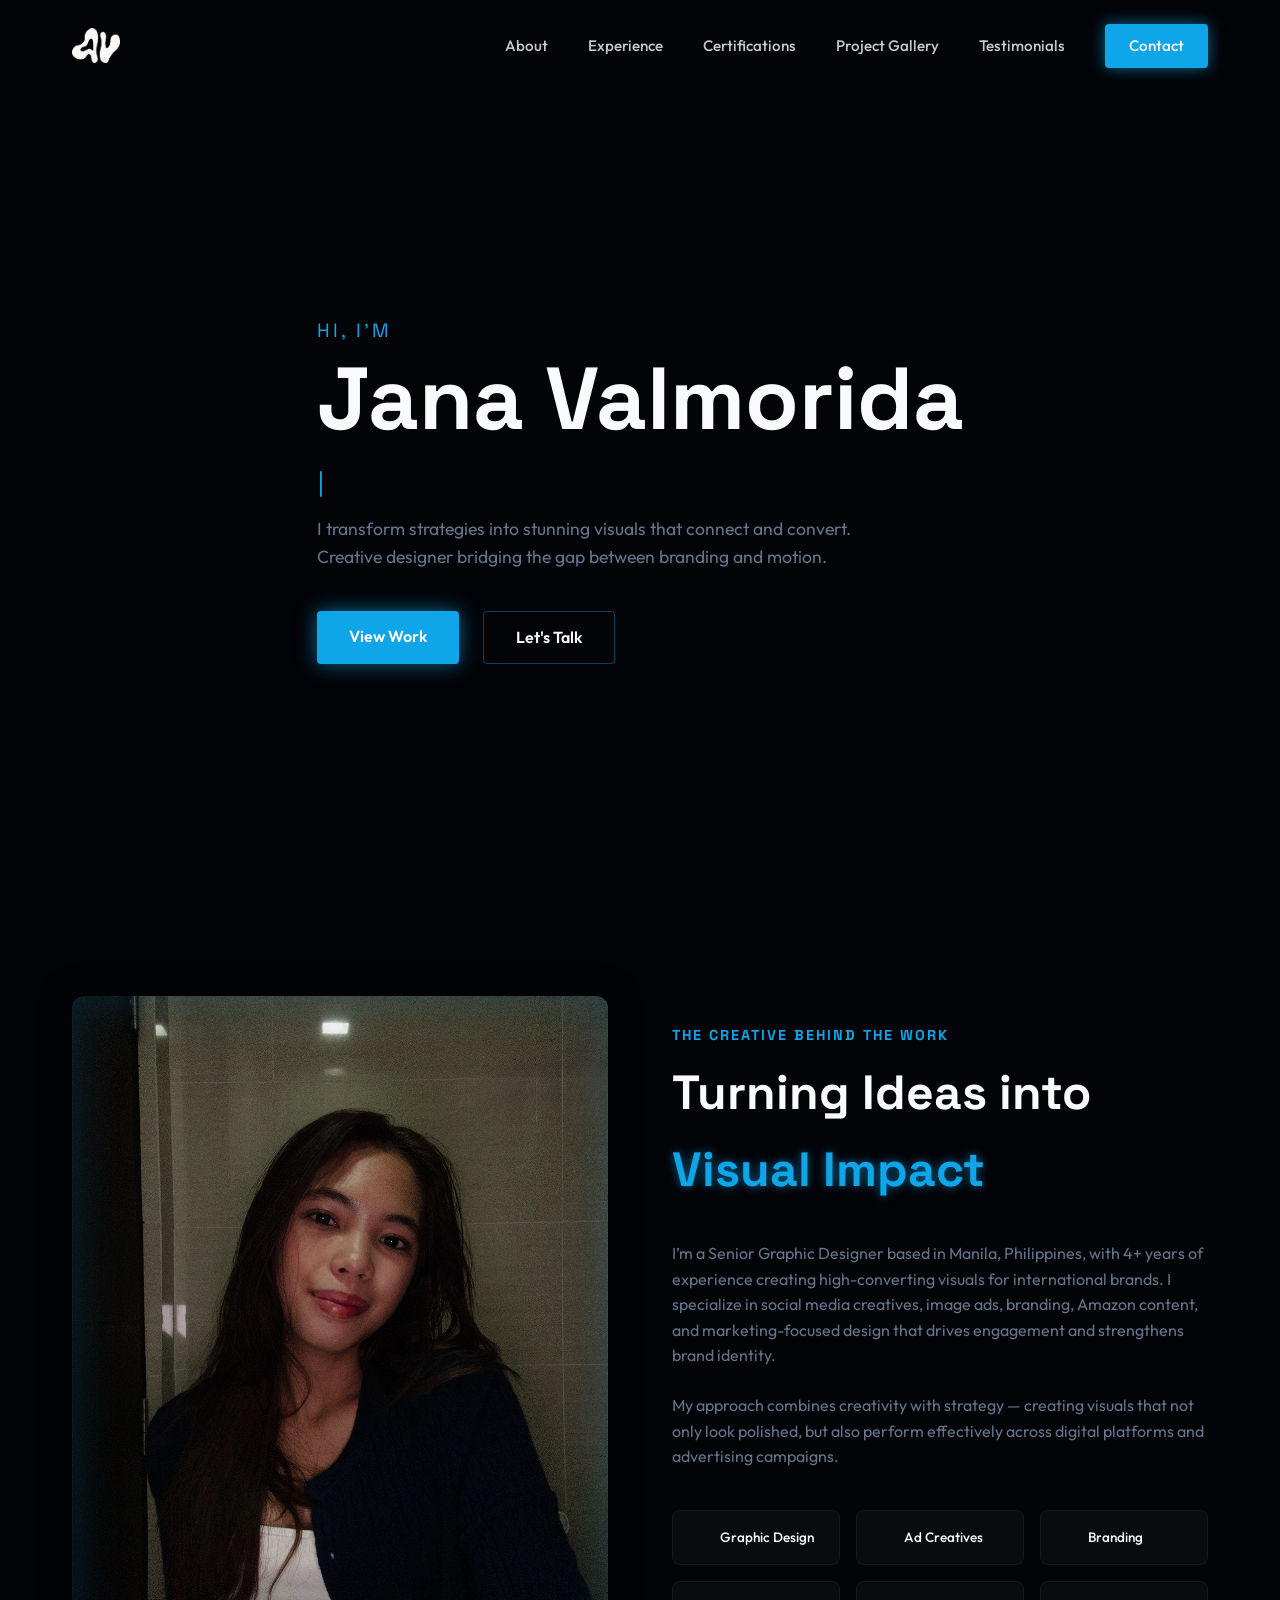
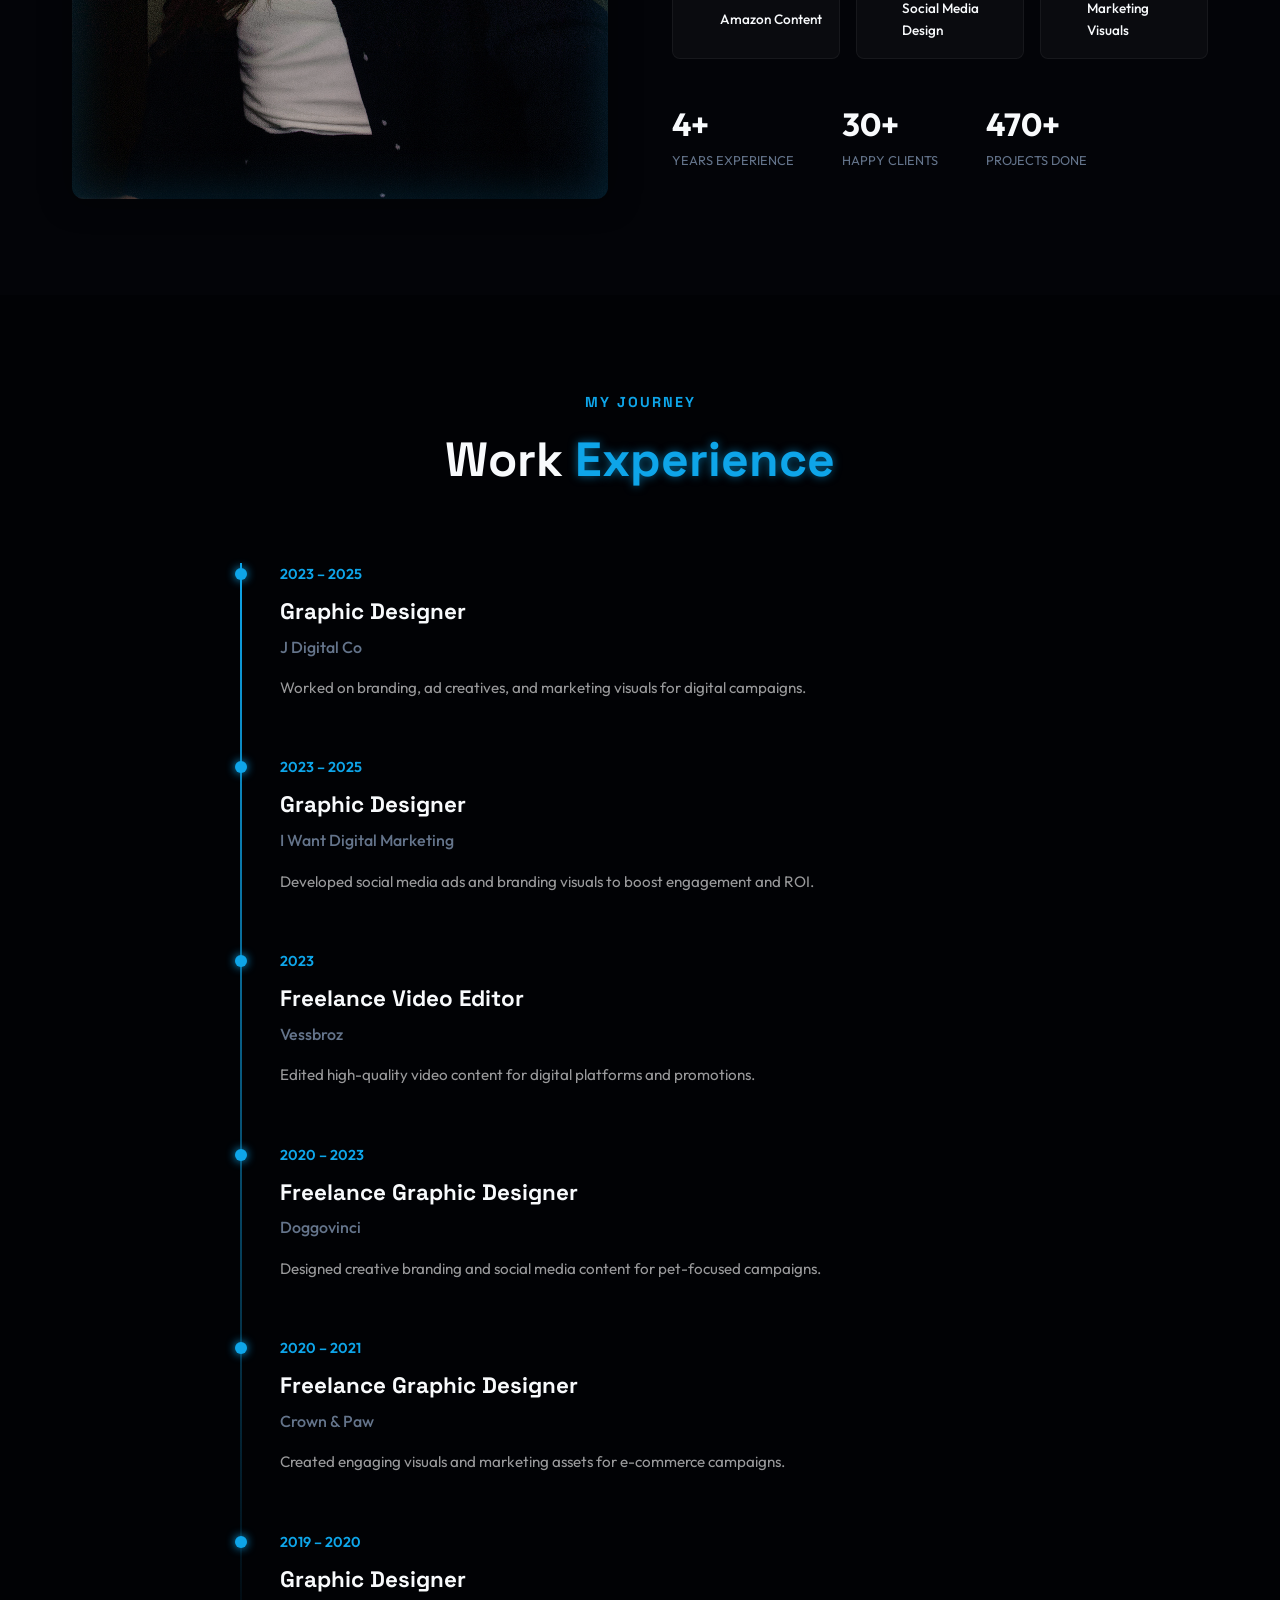
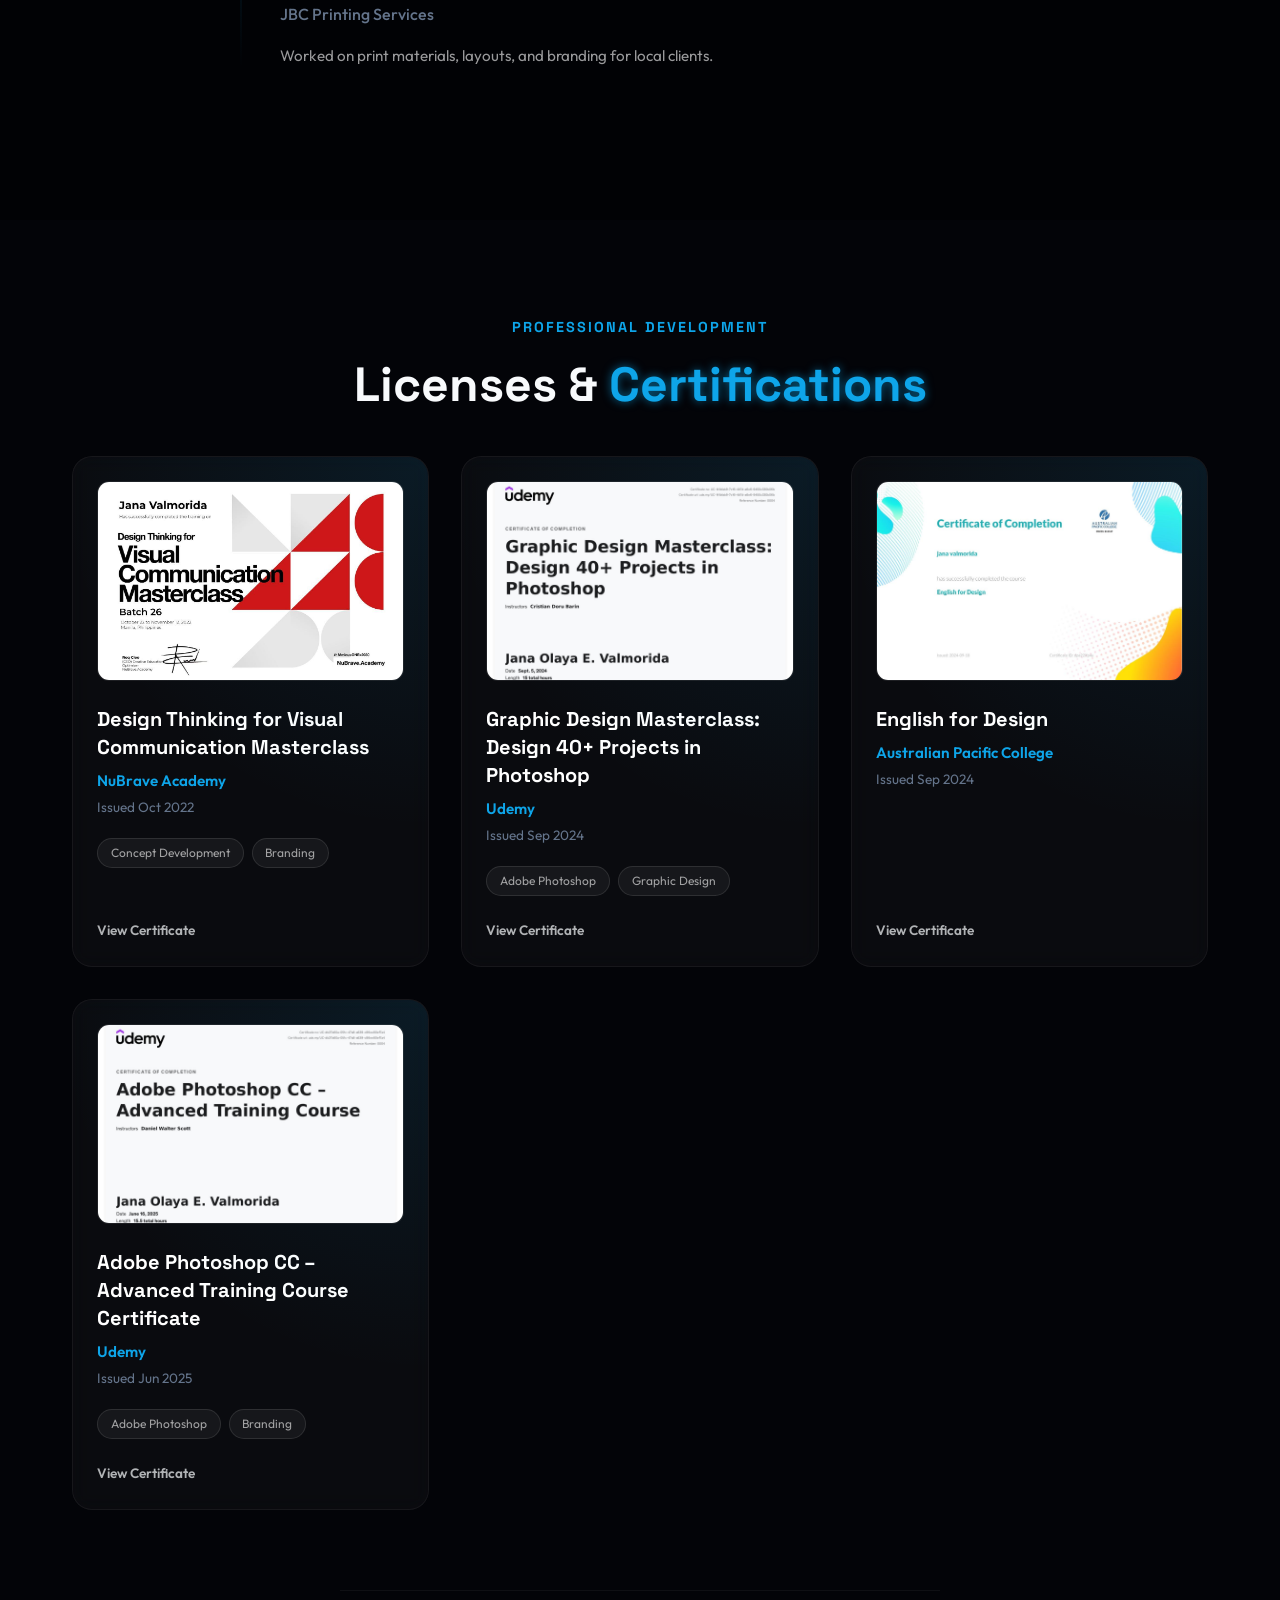
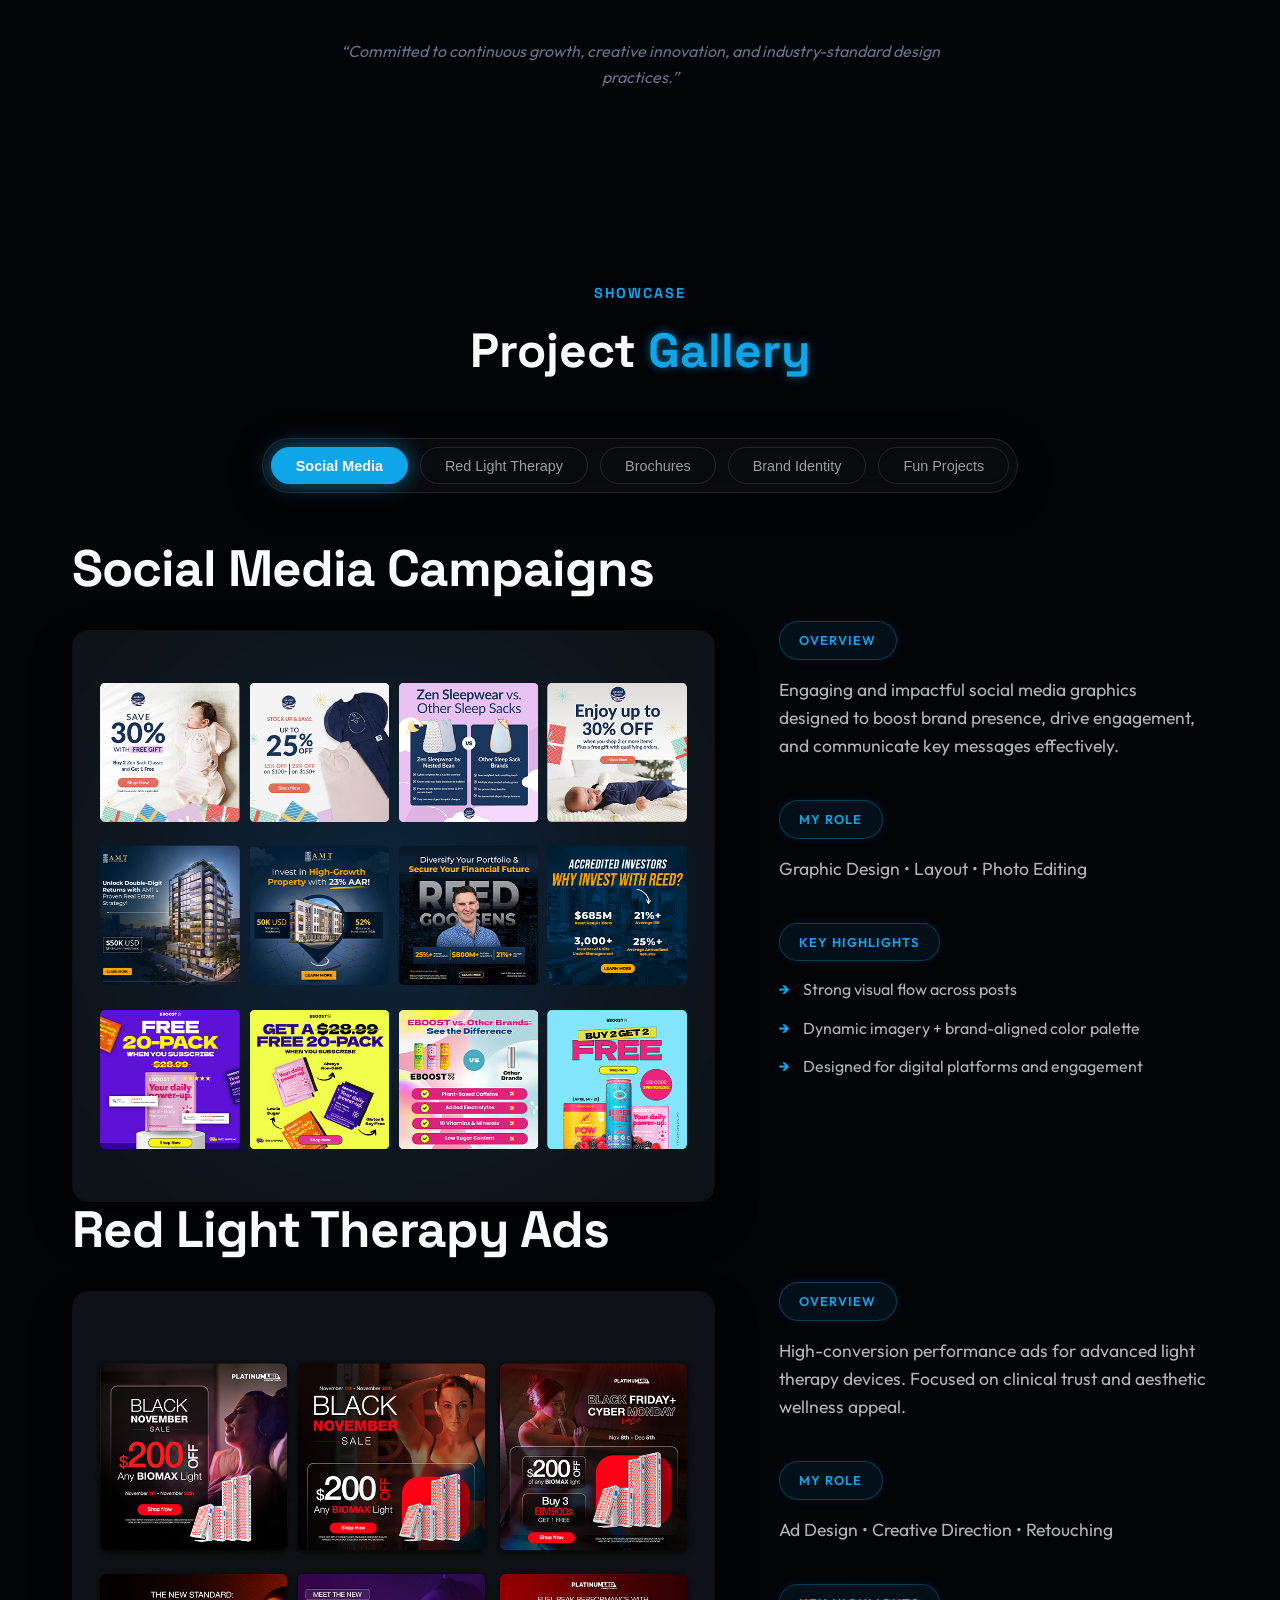
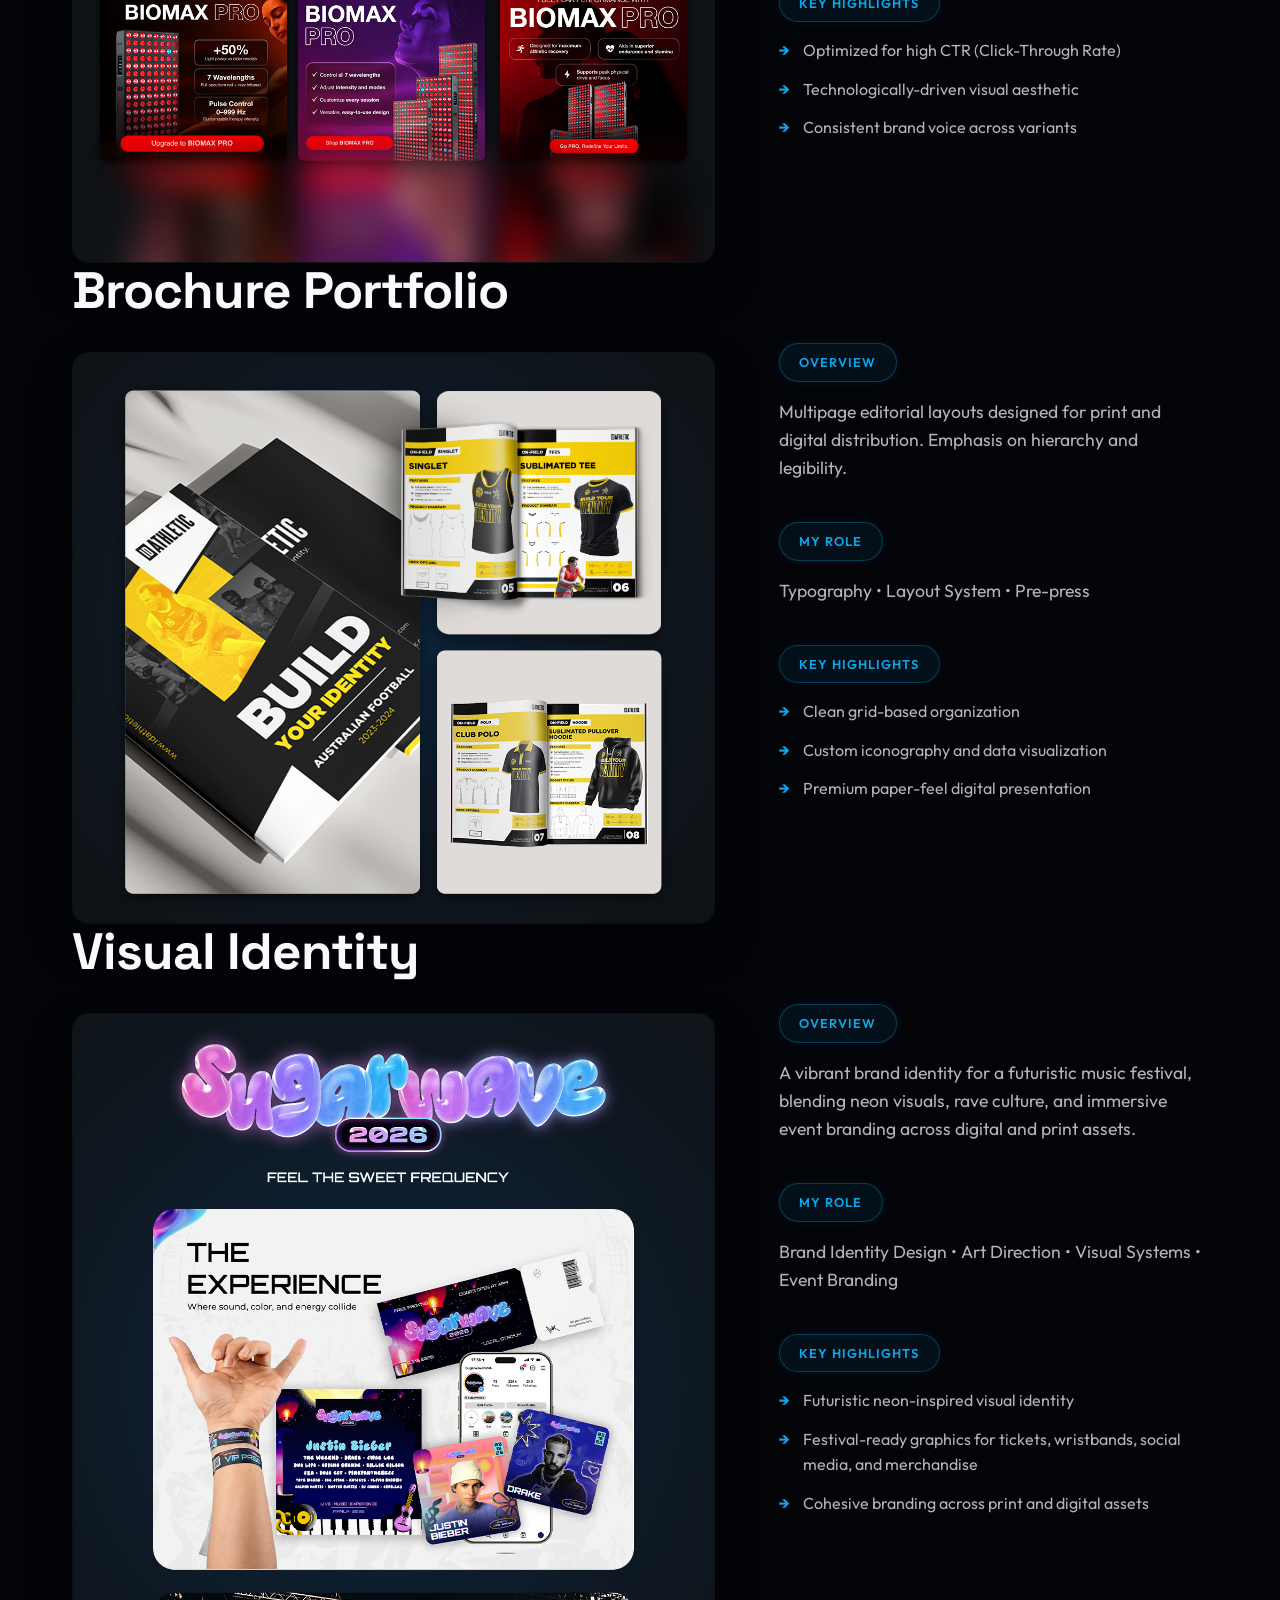
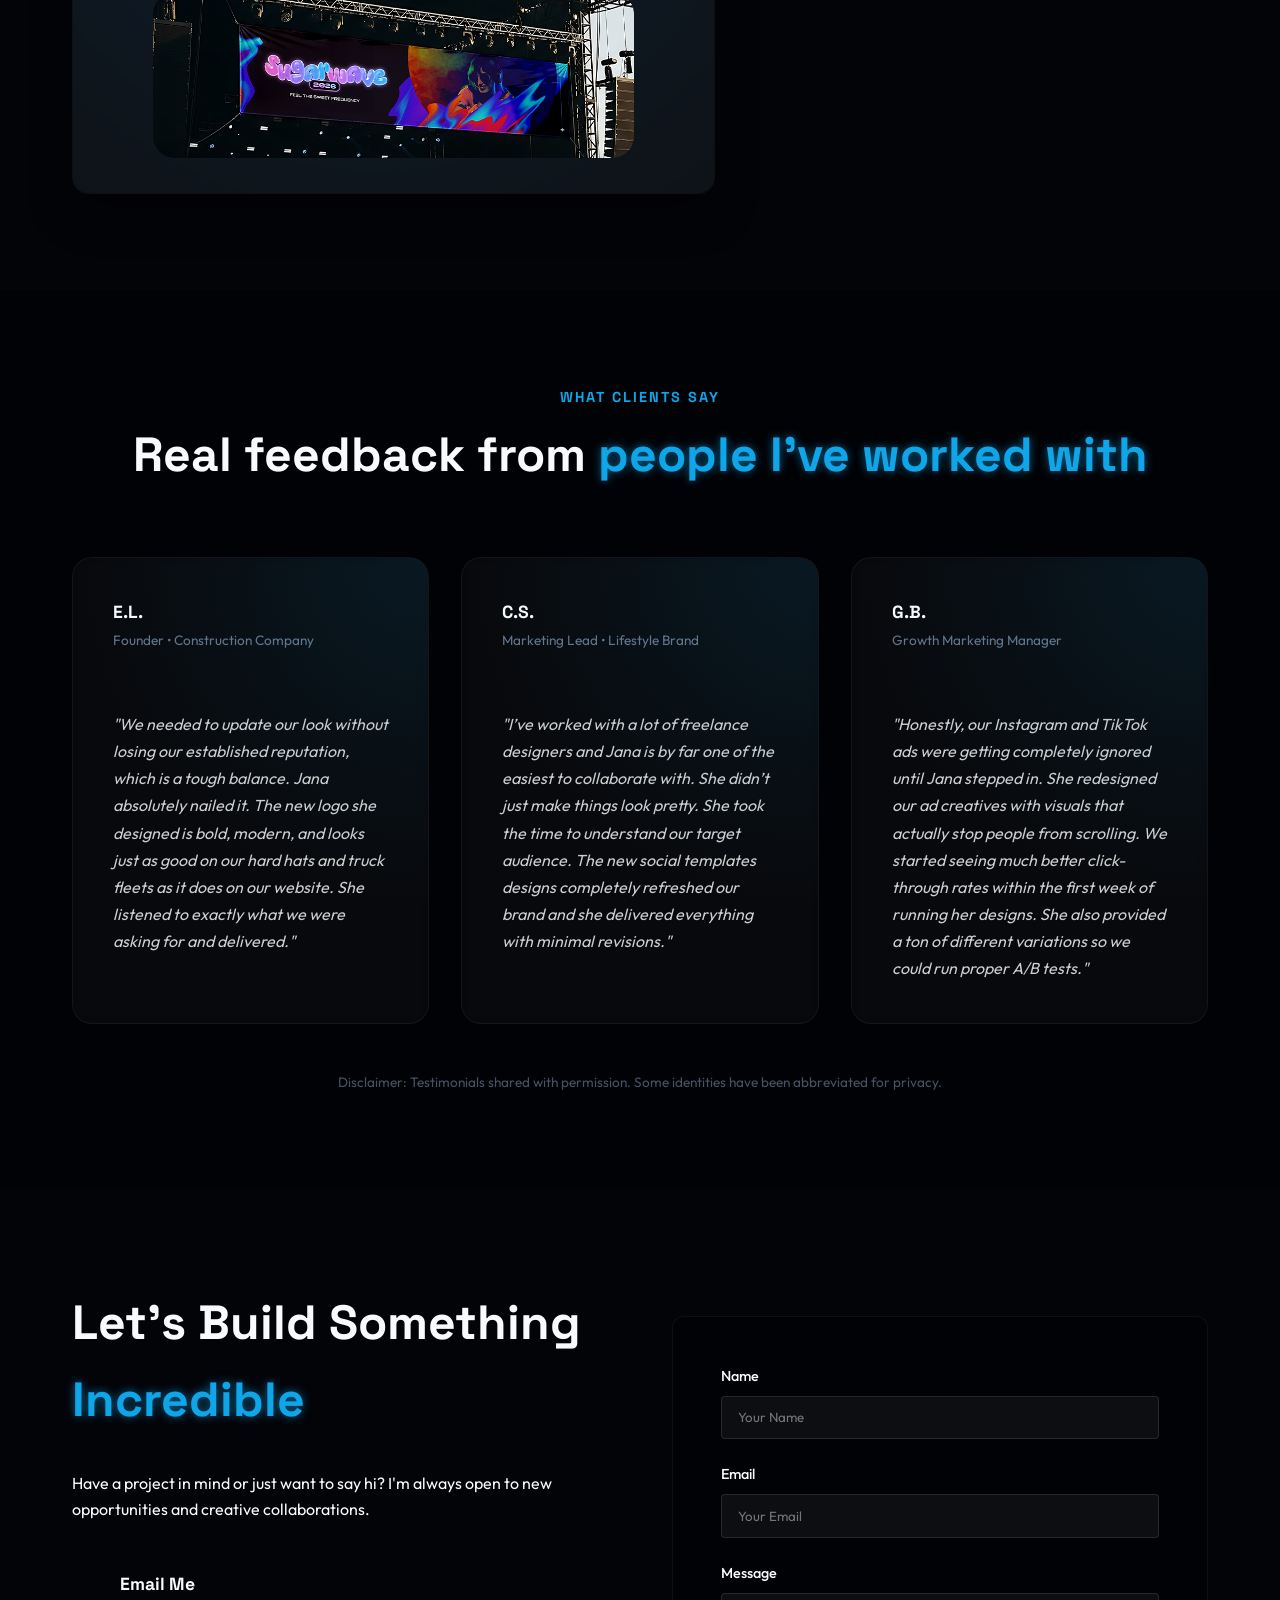
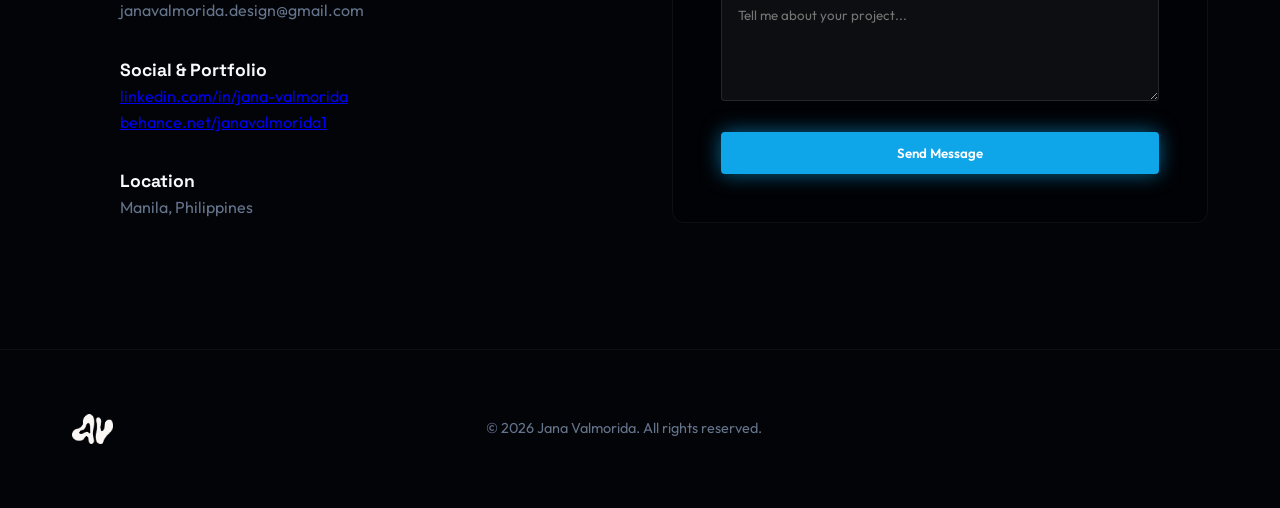
==== commit b144fd62: "feat: Implement new logo and email functionality Replaces the text-based logo with an image asset in" ====
--- a/index.html
+++ b/index.html
@@ -19,7 +19,9 @@
     <!-- Navigation -->
     <nav class="navbar" id="navbar">
         <div class="container navbar-content">
-            <a href="#" class="logo">JV<span>.</span></a>
+            <a href="#" class="logo">
+                <img src="portfolio/assets/images/white logo.png" alt="Jana Valmorida Logo" class="logo-img">
+            </a>
             <ul class="nav-links">
                 <li><a href="#about">About</a></li>
                 <li><a href="#experience">Experience</a></li>
@@ -589,15 +591,15 @@
                 <form class="contact-form" id="contact-form">
                     <div class="form-group">
                         <label for="name">Name</label>
-                        <input type="text" id="name" placeholder="Your Name" required>
+                        <input type="text" id="name" name="from_name" placeholder="Your Name" required>
                     </div>
                     <div class="form-group">
                         <label for="email">Email</label>
-                        <input type="email" id="email" placeholder="Your Email" required>
+                        <input type="email" id="email" name="from_email" placeholder="Your Email" required>
                     </div>
                     <div class="form-group">
                         <label for="message">Message</label>
-                        <textarea id="message" rows="5" placeholder="Tell me about your project..." required></textarea>
+                        <textarea id="message" name="message" rows="5" placeholder="Tell me about your project..." required></textarea>
                     </div>
                     <button type="submit" class="btn btn-glow w-full">Send Message</button>
                 </form>
@@ -611,7 +613,9 @@
     <!-- Footer -->
     <footer>
         <div class="container footer-content">
-            <div class="footer-logo">JV<span>.</span></div>
+            <div class="footer-logo">
+                <img src="portfolio/assets/images/white logo.png" alt="Jana Valmorida Logo" class="logo-img">
+            </div>
             <p>&copy; 2026 Jana Valmorida. All rights reserved.</p>
             <div class="social-links">
                 <a href="#"><i data-lucide="behance"></i></a>
@@ -630,6 +634,7 @@
     </div>
 
     <!-- Scripts -->
+    <script src="https://cdn.jsdelivr.net/npm/@emailjs/browser@4/dist/email.min.js"></script>
     <script src="script.js"></script>
     <script>
         // Initialize Lucide icons
--- a/style.css
+++ b/style.css
@@ -114,8 +114,16 @@
     letter-spacing: -1px;
 }
 
-.logo span {
-    color: var(--neon-blue);
+.logo-img {
+    height: 35px;
+    width: auto;
+    object-fit: contain;
+    display: block;
+    transition: var(--transition);
+}
+
+.logo:hover .logo-img {
+    transform: scale(1.05);
 }
 
 .nav-links {
@@ -1167,8 +1175,8 @@
     font-weight: 800;
 }
 
-.footer-logo span {
-    color: var(--neon-blue);
+.footer-logo .logo-img {
+    height: 30px;
 }
 
 footer p {
@@ -1218,6 +1226,10 @@
 }
 
 @media (max-width: 768px) {
+    .logo-img {
+        height: 28px;
+    }
+    
     .nav-links {
         display: none;
     }
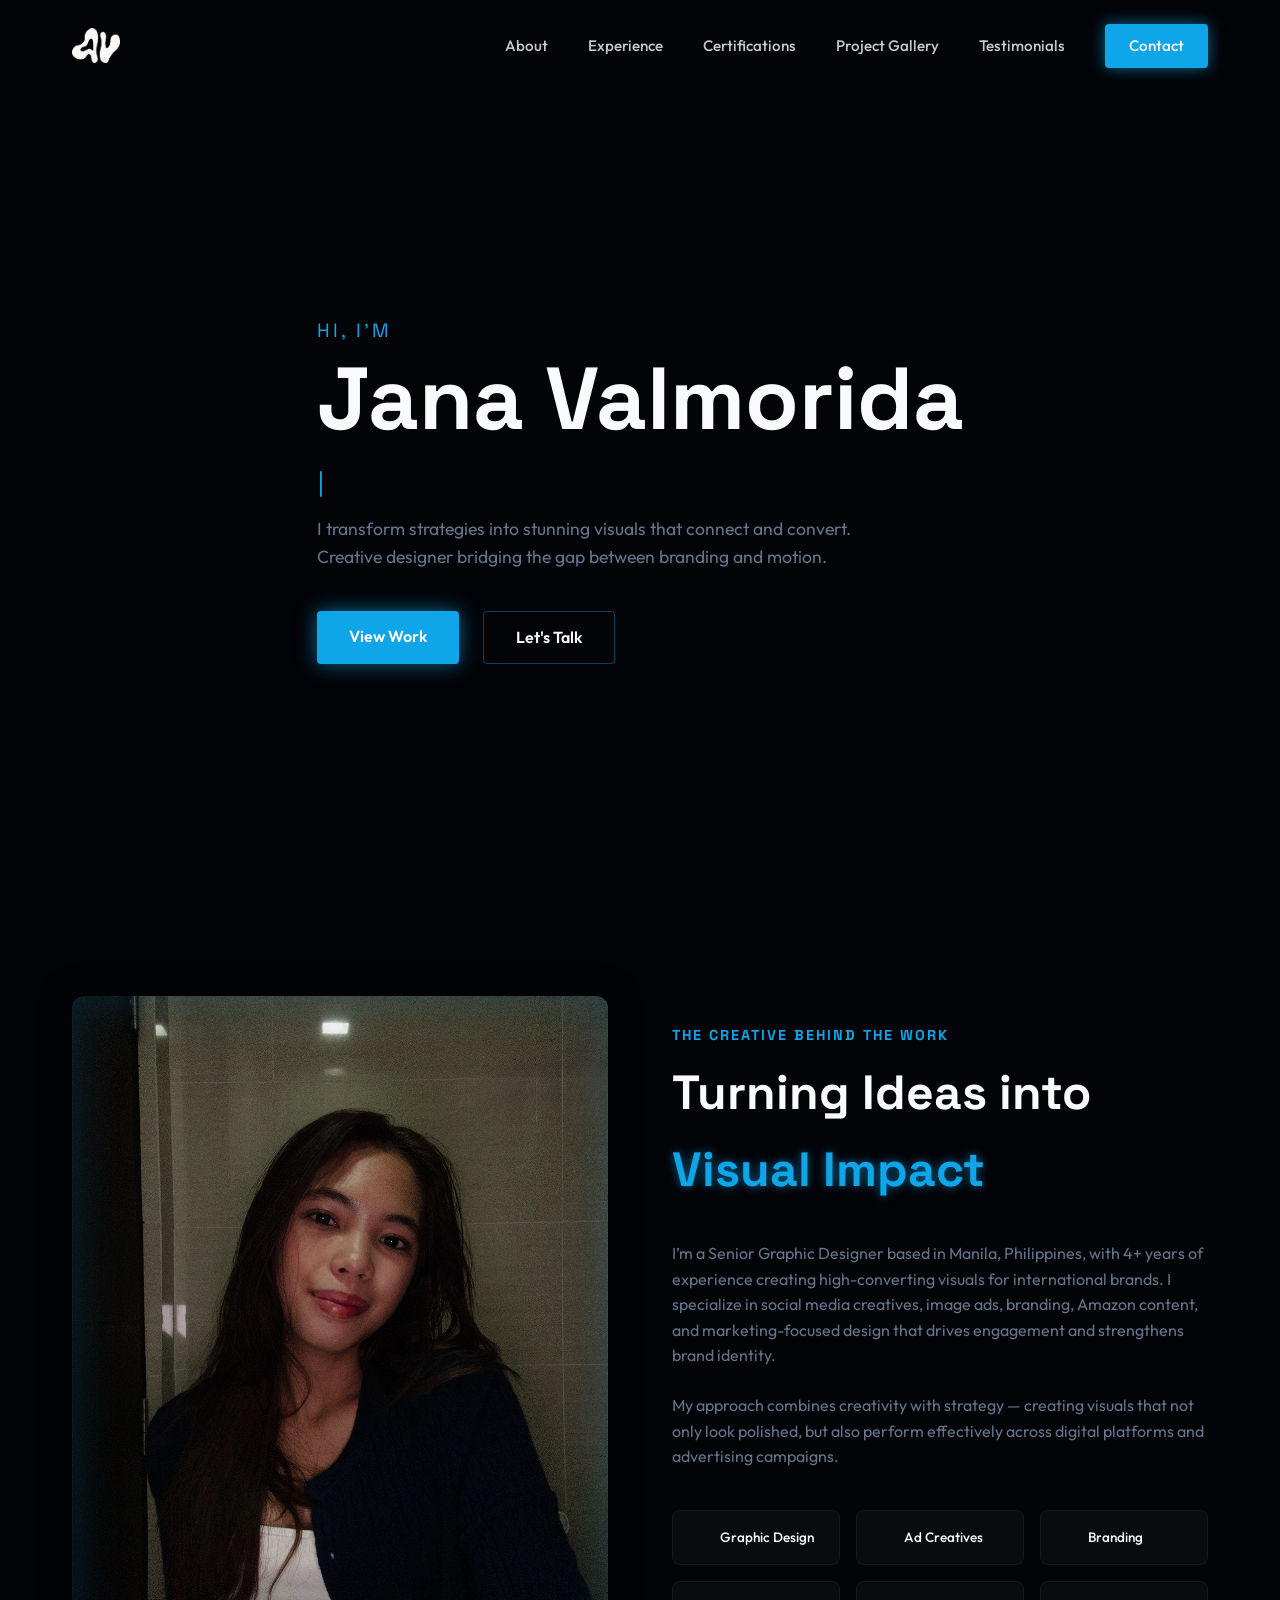
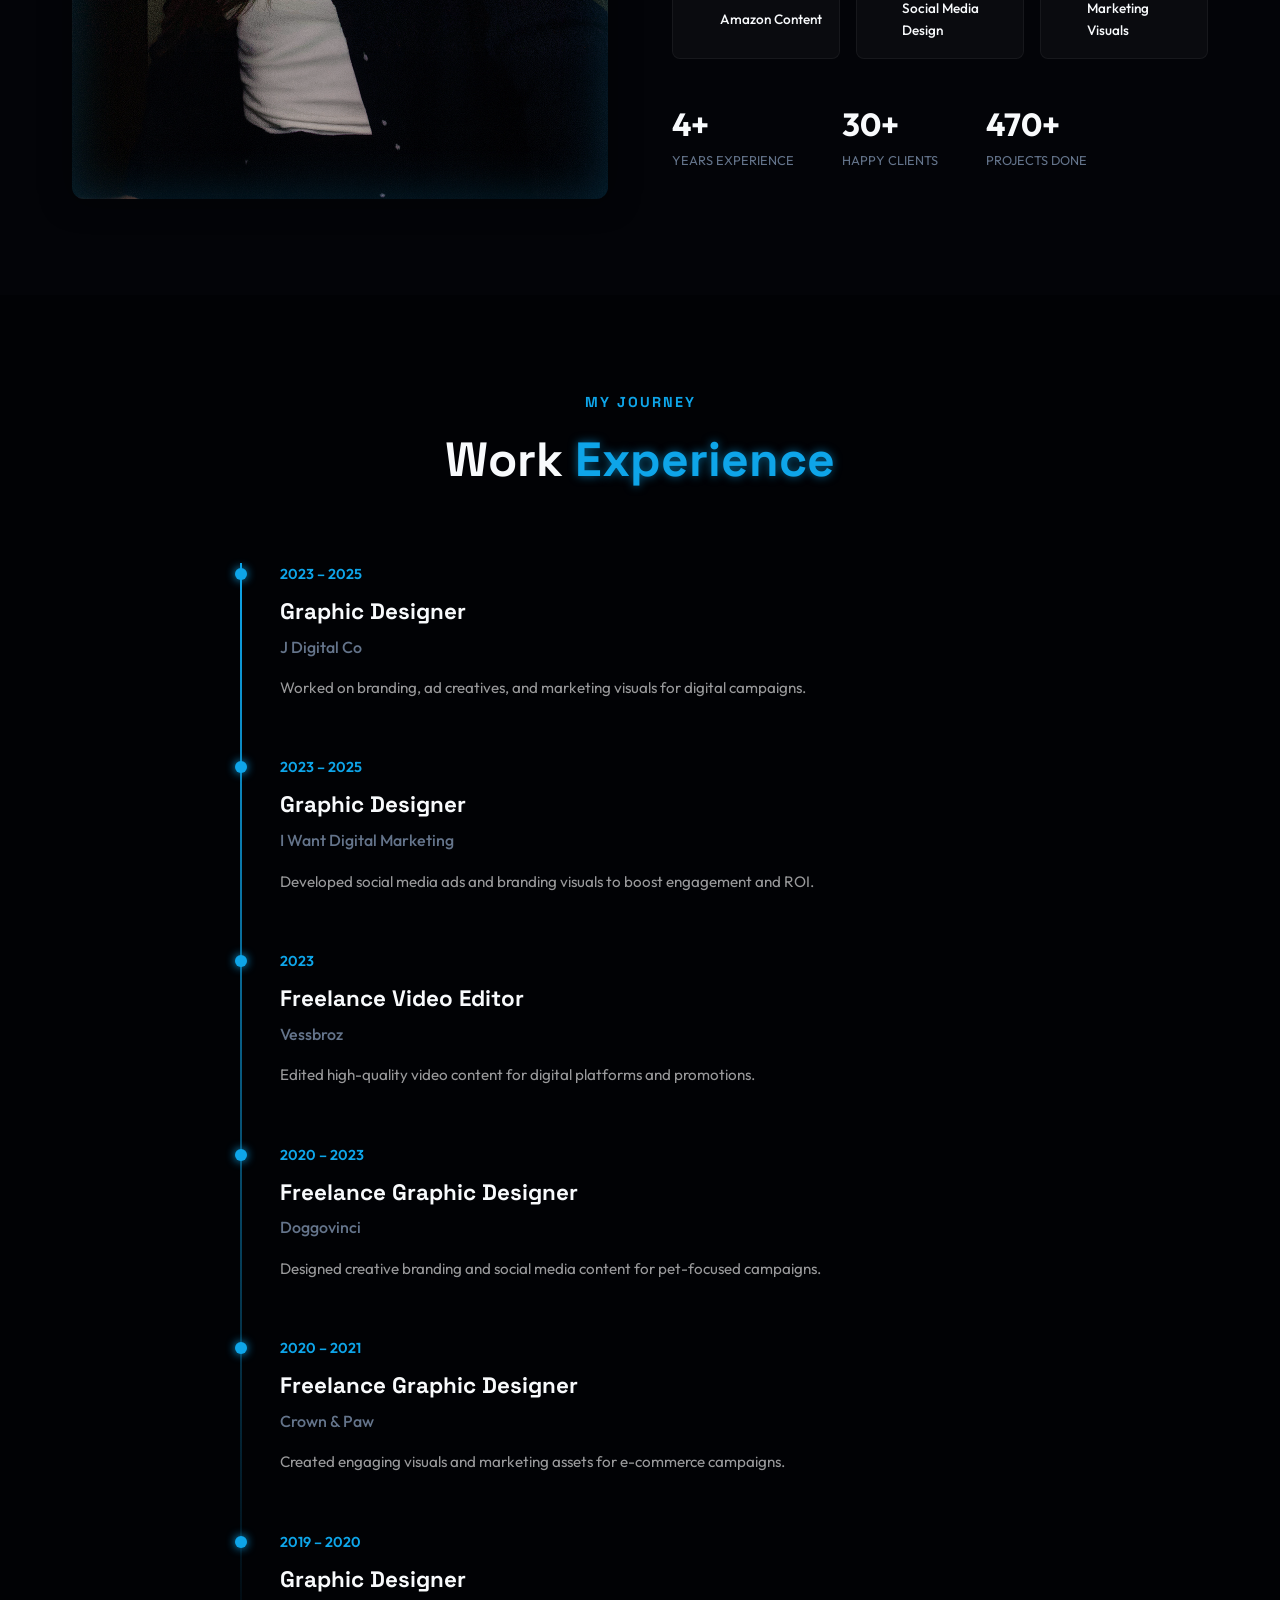
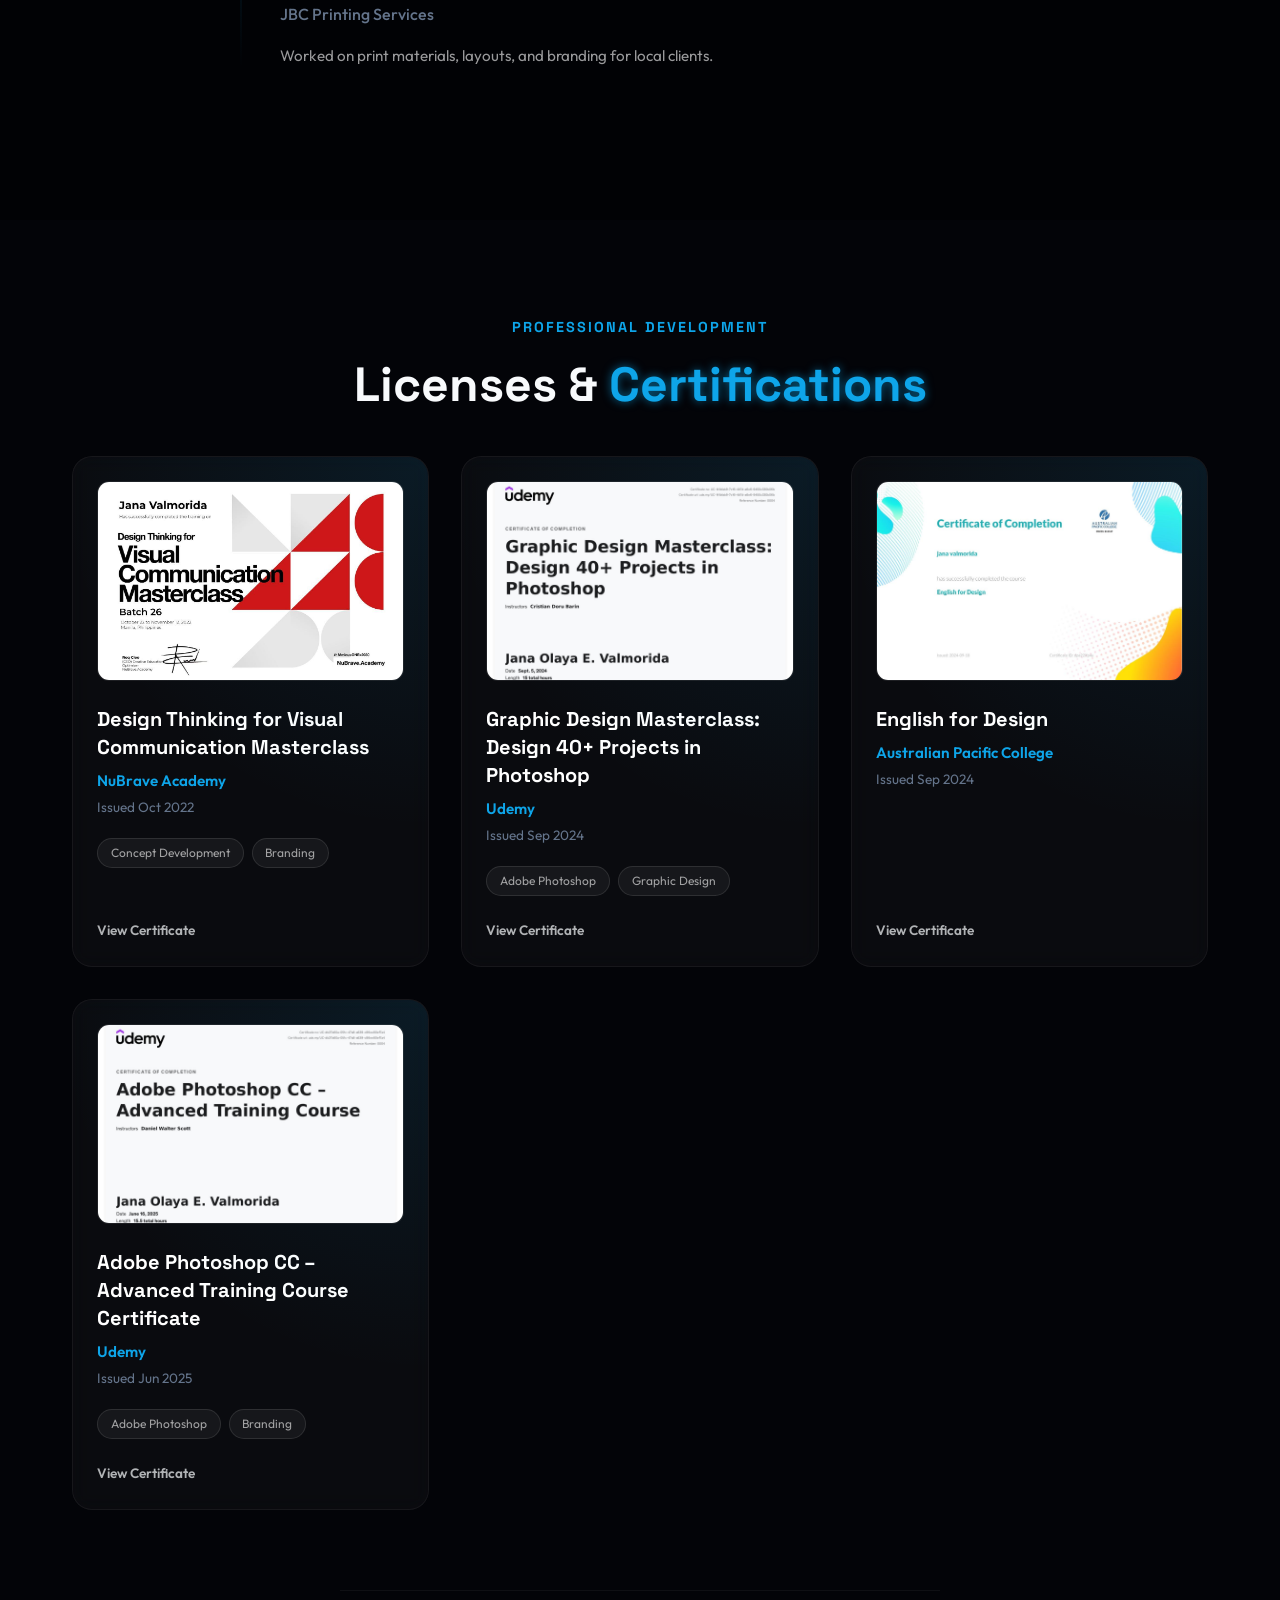
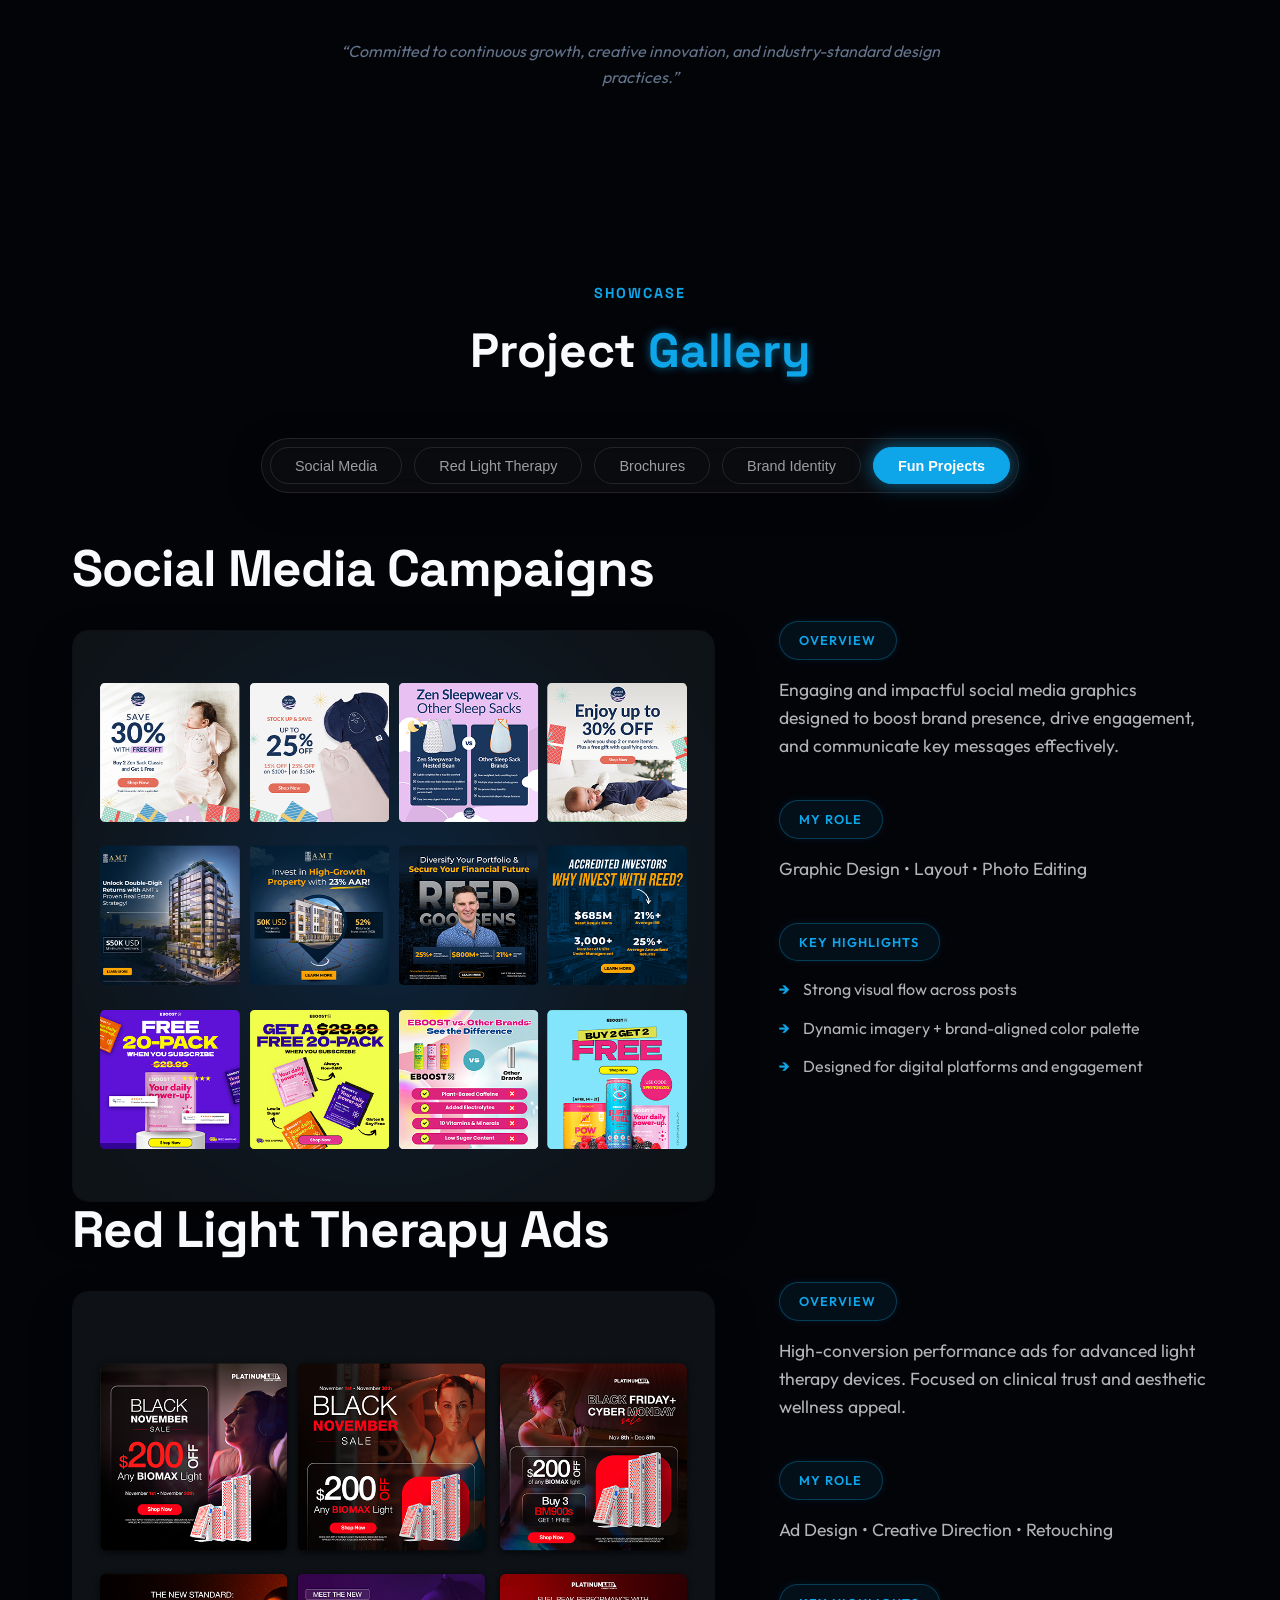
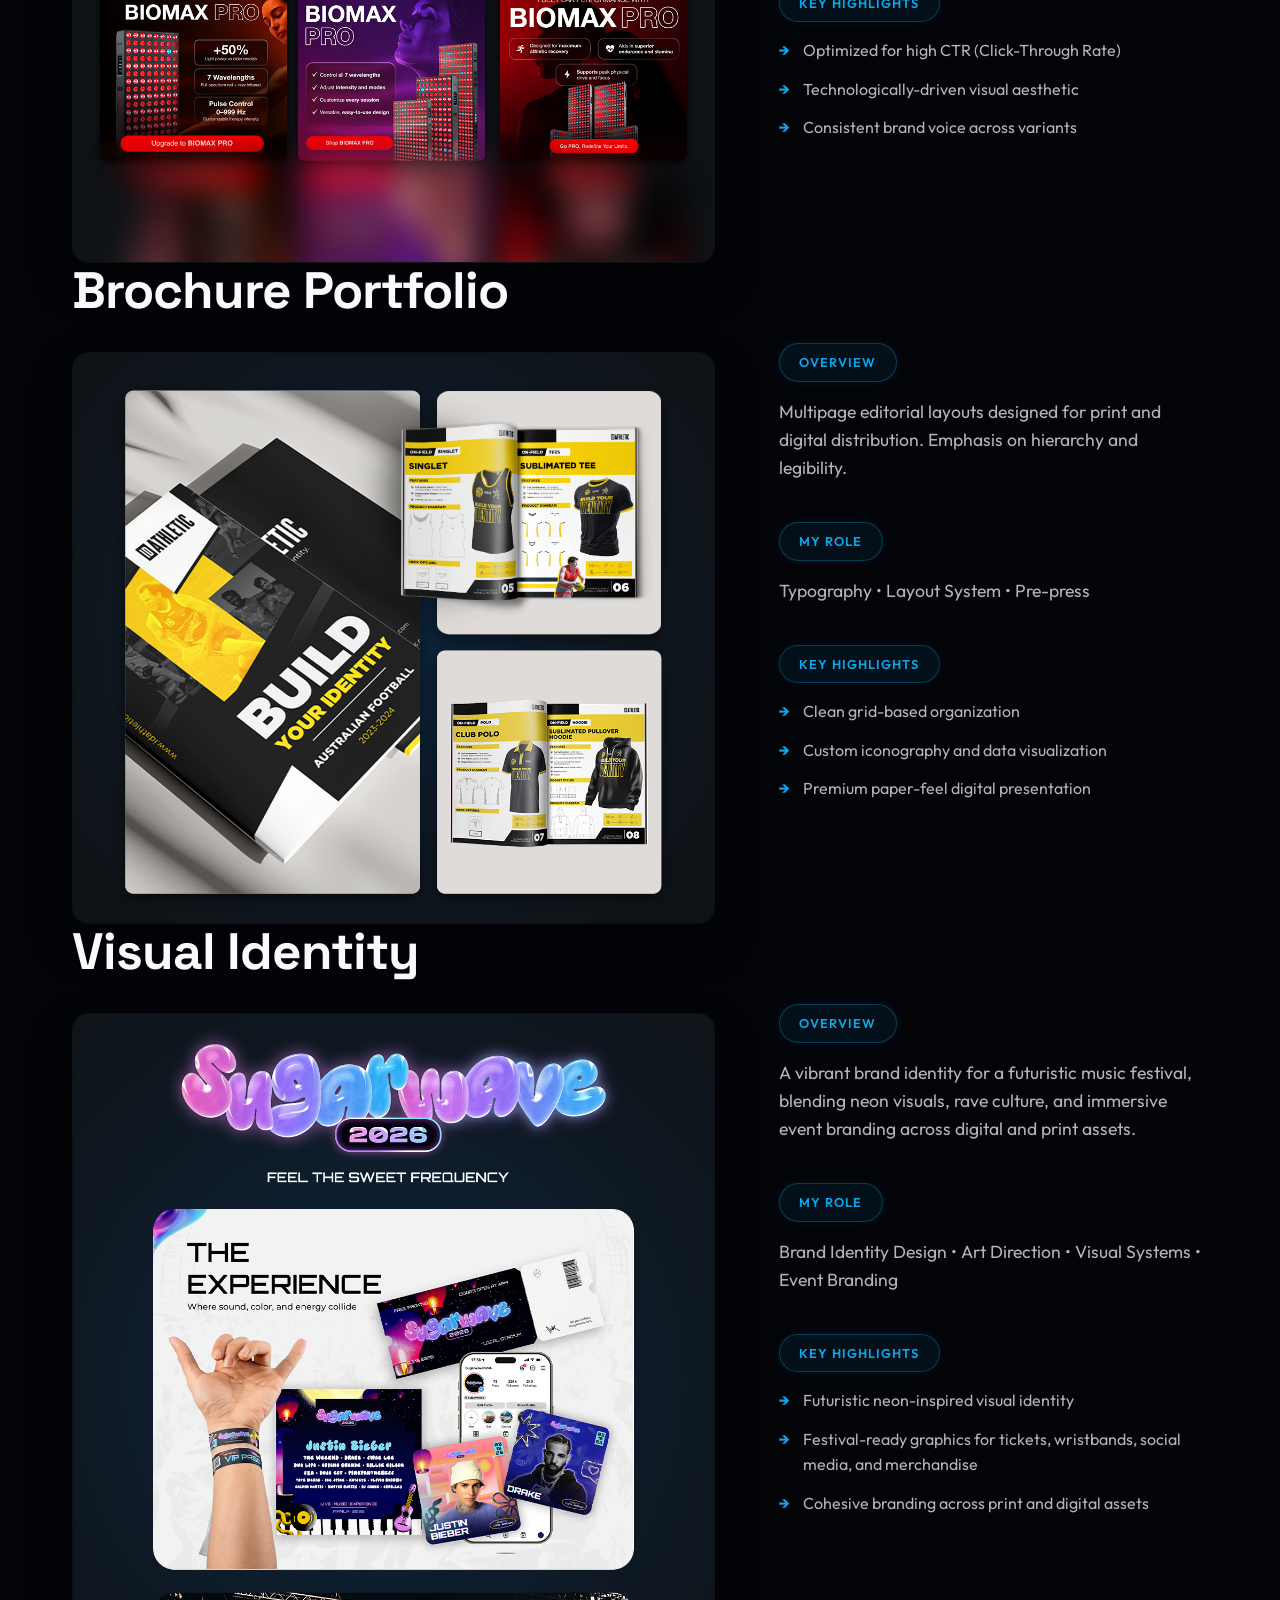
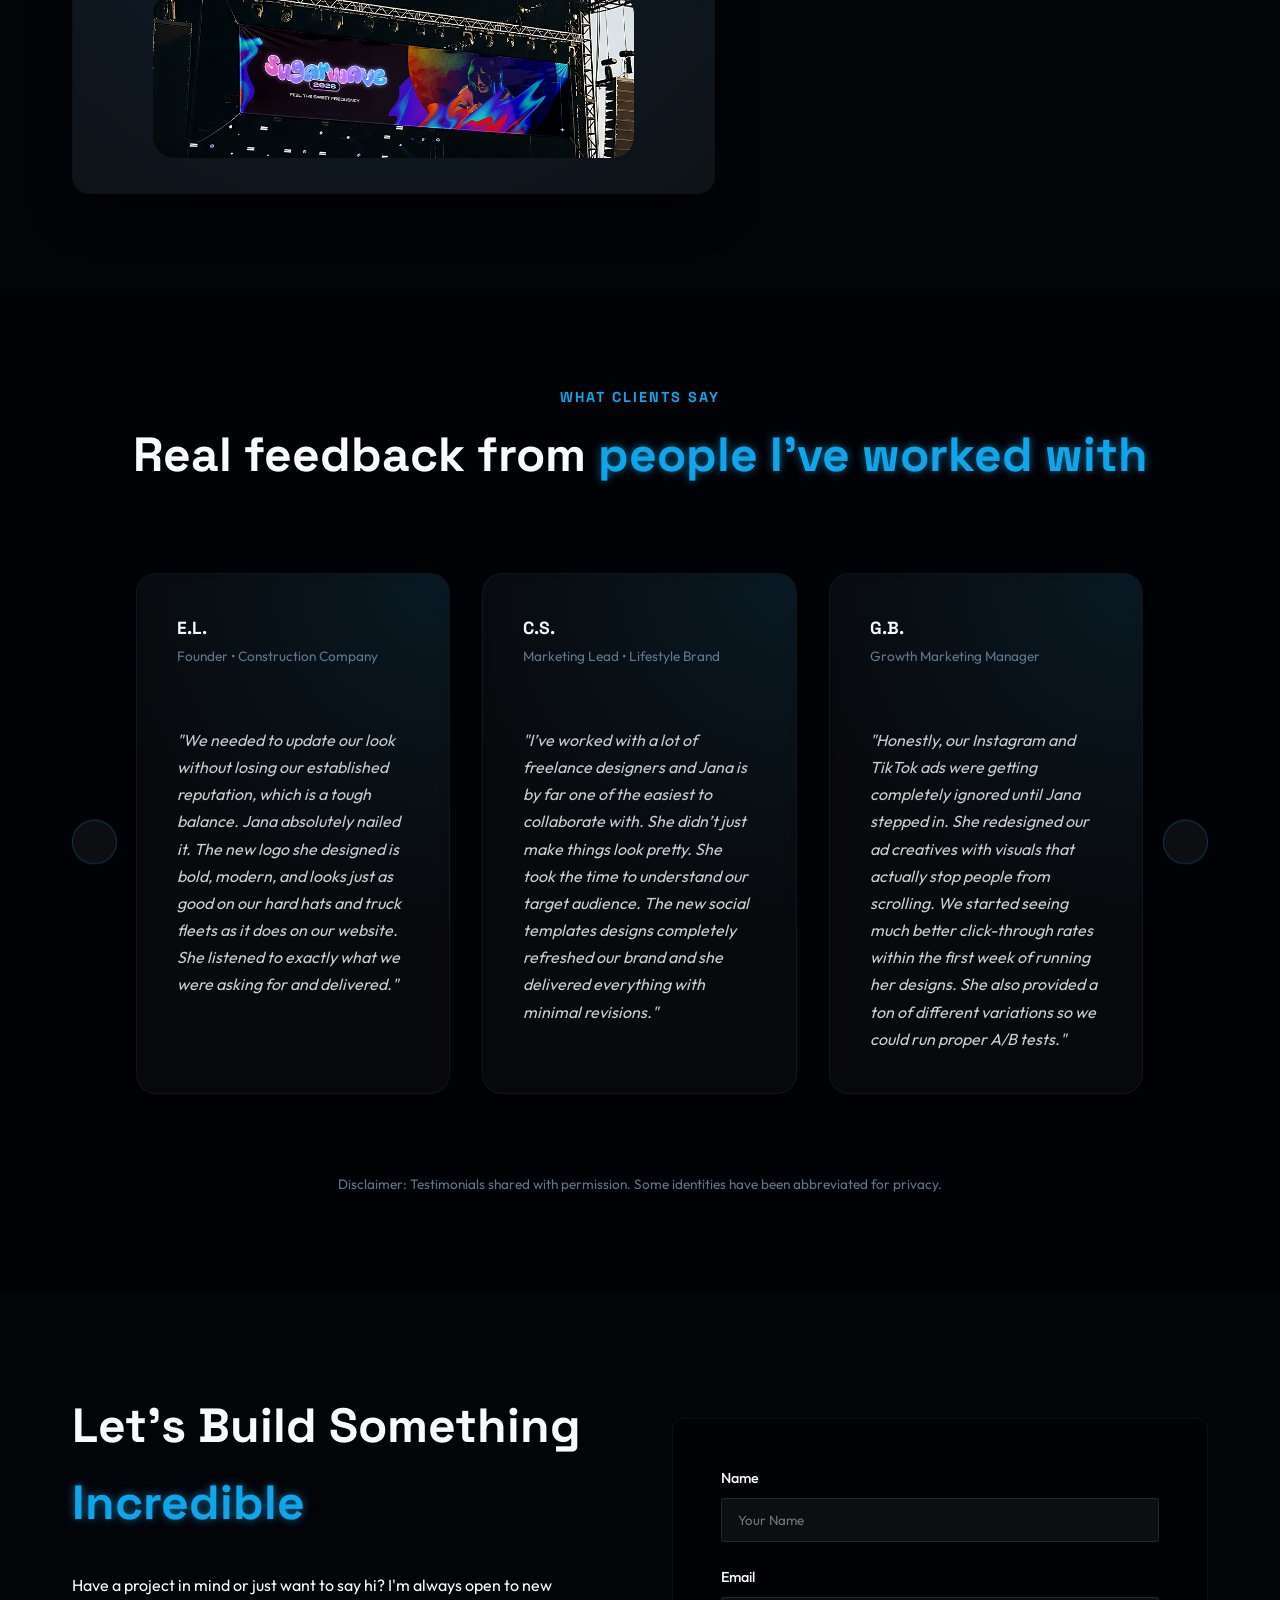
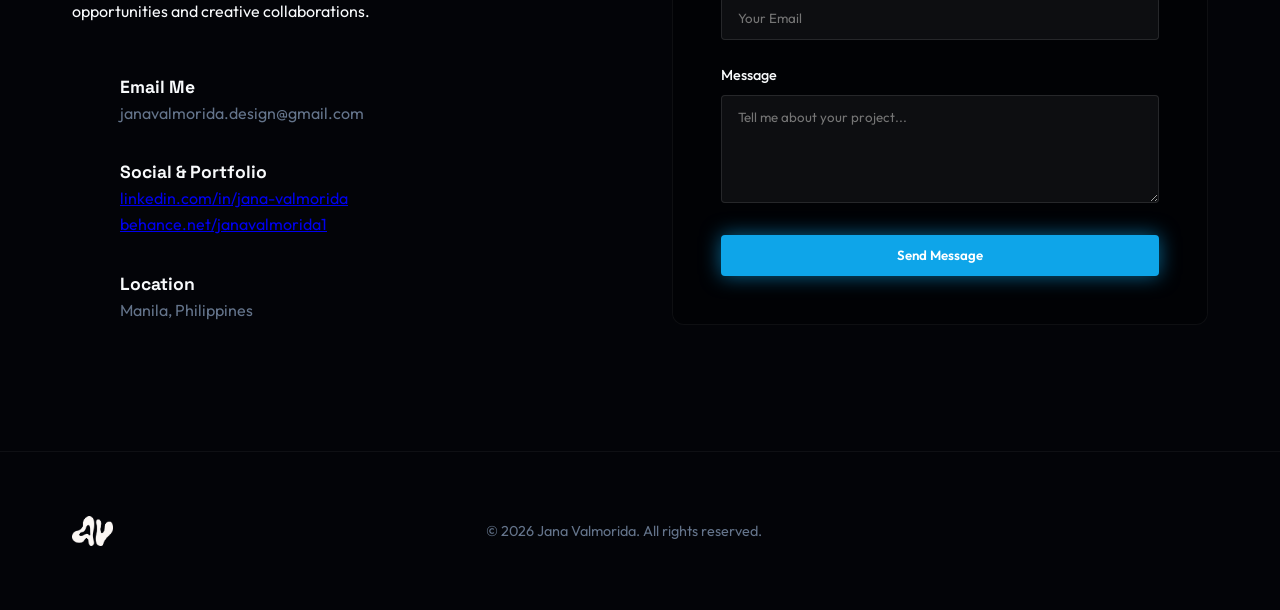
==== commit 600f5325: "feat: Enhance filter and testimonial components Updates the default active filter category and resty" ====
--- a/index.html
+++ b/index.html
@@ -266,11 +266,11 @@
             <!-- Filter Categories -->
             <div class="filter-container reveal">
                 <div class="filter-btns-glass">
-                    <button class="filter-btn-pill active" data-category="social">Social Media</button>
+                    <button class="filter-btn-pill" data-category="social">Social Media</button>
                     <button class="filter-btn-pill" data-category="redlight">Red Light Therapy</button>
                     <button class="filter-btn-pill" data-category="brochure">Brochures</button>
                     <button class="filter-btn-pill" data-category="brand">Brand Identity</button>
-                    <button class="filter-btn-pill" data-category="fun">Fun Projects</button>
+                    <button class="filter-btn-pill active" data-category="fun">Fun Projects</button>
                 </div>
             </div>
 
@@ -490,62 +490,66 @@
                 <h2 class="section-title">Real feedback from <span class="text-neon">people I’ve worked with</span></h2>
             </div>
             
-            <div class="testimonials-grid reveal">
-                <!-- Testimonial 1 -->
-                <div class="testimonial-card glass-card">
-                    <div class="testimonial-header">
-                        <div class="client-info">
-                            <h4>E.L. <i data-lucide="badge-check" class="verified-icon"></i></h4>
-                            <p>Founder • Construction Company</p>
-                        </div>
-                    </div>
-                    <div class="rating">
-                        <i data-lucide="star" class="fill-star"></i>
-                        <i data-lucide="star" class="fill-star"></i>
-                        <i data-lucide="star" class="fill-star"></i>
-                        <i data-lucide="star" class="fill-star"></i>
-                        <i data-lucide="star" class="fill-star"></i>
-                    </div>
-                    <p class="testimonial-text">"We needed to update our look without losing our established reputation, which is a tough balance. Jana absolutely nailed it. The new logo she designed is bold, modern, and looks just as good on our hard hats and truck fleets as it does on our website. She listened to exactly what we were asking for and delivered."</p>
-                </div>
-
-                <!-- Testimonial 2 -->
-                <div class="testimonial-card glass-card">
-                    <div class="testimonial-header">
-                        <div class="client-info">
-                            <h4>C.S. <i data-lucide="badge-check" class="verified-icon"></i></h4>
-                            <p>Marketing Lead • Lifestyle Brand</p>
-                        </div>
-                    </div>
-                    <div class="rating">
-                        <i data-lucide="star" class="fill-star"></i>
-                        <i data-lucide="star" class="fill-star"></i>
-                        <i data-lucide="star" class="fill-star"></i>
-                        <i data-lucide="star" class="fill-star"></i>
-                        <i data-lucide="star" class="fill-star"></i>
-                    </div>
-                    <p class="testimonial-text">"I’ve worked with a lot of freelance designers and Jana is by far one of the easiest to collaborate with. She didn’t just make things look pretty. She took the time to understand our target audience. The new social templates designs completely refreshed our brand and she delivered everything with minimal revisions."</p>
-                </div>
-
-                <!-- Testimonial 3 -->
-                <div class="testimonial-card glass-card">
-                    <div class="testimonial-header">
-                        <div class="client-info">
-                            <h4>G.B. <i data-lucide="badge-check" class="verified-icon"></i></h4>
-                            <p>Growth Marketing Manager</p>
-                        </div>
-                    </div>
-                    <div class="rating">
-                        <i data-lucide="star" class="fill-star"></i>
-                        <i data-lucide="star" class="fill-star"></i>
-                        <i data-lucide="star" class="fill-star"></i>
-                        <i data-lucide="star" class="fill-star"></i>
-                        <i data-lucide="star" class="fill-star"></i>
-                    </div>
-                    <p class="testimonial-text">"Honestly, our Instagram and TikTok ads were getting completely ignored until Jana stepped in. She redesigned our ad creatives with visuals that actually stop people from scrolling. We started seeing much better click-through rates within the first week of running her designs. She also provided a ton of different variations so we could run proper A/B tests."</p>
-                </div>
-            </div>
-            <div class="testimonial-disclaimer text-center reveal" style="margin-top: 3rem; color: var(--secondary-color); font-size: 0.85rem; opacity: 0.7;">
+            <div class="testimonials-slider-container">
+                <button class="slider-btn prev" id="testimonial-prev"><i data-lucide="chevron-left"></i></button>
+                <div class="testimonials-grid testimonial-slider reveal" id="testimonial-slider">
+                    <!-- Testimonial 1 -->
+                    <div class="testimonial-card glass-card">
+                        <div class="testimonial-header">
+                            <div class="client-info">
+                                <h4>E.L. <i data-lucide="badge-check" class="verified-icon"></i></h4>
+                                <p>Founder • Construction Company</p>
+                            </div>
+                        </div>
+                        <div class="rating">
+                            <i data-lucide="star" class="fill-star"></i>
+                            <i data-lucide="star" class="fill-star"></i>
+                            <i data-lucide="star" class="fill-star"></i>
+                            <i data-lucide="star" class="fill-star"></i>
+                            <i data-lucide="star" class="fill-star"></i>
+                        </div>
+                        <p class="testimonial-text">"We needed to update our look without losing our established reputation, which is a tough balance. Jana absolutely nailed it. The new logo she designed is bold, modern, and looks just as good on our hard hats and truck fleets as it does on our website. She listened to exactly what we were asking for and delivered."</p>
+                    </div>
+
+                    <!-- Testimonial 2 -->
+                    <div class="testimonial-card glass-card">
+                        <div class="testimonial-header">
+                            <div class="client-info">
+                                <h4>C.S. <i data-lucide="badge-check" class="verified-icon"></i></h4>
+                                <p>Marketing Lead • Lifestyle Brand</p>
+                            </div>
+                        </div>
+                        <div class="rating">
+                            <i data-lucide="star" class="fill-star"></i>
+                            <i data-lucide="star" class="fill-star"></i>
+                            <i data-lucide="star" class="fill-star"></i>
+                            <i data-lucide="star" class="fill-star"></i>
+                            <i data-lucide="star" class="fill-star"></i>
+                        </div>
+                        <p class="testimonial-text">"I’ve worked with a lot of freelance designers and Jana is by far one of the easiest to collaborate with. She didn’t just make things look pretty. She took the time to understand our target audience. The new social templates designs completely refreshed our brand and she delivered everything with minimal revisions."</p>
+                    </div>
+
+                    <!-- Testimonial 3 -->
+                    <div class="testimonial-card glass-card">
+                        <div class="testimonial-header">
+                            <div class="client-info">
+                                <h4>G.B. <i data-lucide="badge-check" class="verified-icon"></i></h4>
+                                <p>Growth Marketing Manager</p>
+                            </div>
+                        </div>
+                        <div class="rating">
+                            <i data-lucide="star" class="fill-star"></i>
+                            <i data-lucide="star" class="fill-star"></i>
+                            <i data-lucide="star" class="fill-star"></i>
+                            <i data-lucide="star" class="fill-star"></i>
+                            <i data-lucide="star" class="fill-star"></i>
+                        </div>
+                        <p class="testimonial-text">"Honestly, our Instagram and TikTok ads were getting completely ignored until Jana stepped in. She redesigned our ad creatives with visuals that actually stop people from scrolling. We started seeing much better click-through rates within the first week of running her designs. She also provided a ton of different variations so we could run proper A/B tests."</p>
+                    </div>
+                </div>
+                <button class="slider-btn next" id="testimonial-next"><i data-lucide="chevron-right"></i></button>
+            </div>
+            <div class="testimonial-disclaimer text-center reveal">
                 <p>Disclaimer: Testimonials shared with permission. Some identities have been abbreviated for privacy.</p>
             </div>
         </div>
--- a/style.css
+++ b/style.css
@@ -497,15 +497,25 @@
 
 /* Responsiveness for filters */
 @media (max-width: 768px) {
+    .filter-container {
+        margin: 2.5rem 0 3.5rem;
+    }
+
     .filter-btns-glass {
-        border-radius: 20px;
-        padding: 1rem;
-        gap: 0.5rem;
+        background: transparent;
+        backdrop-filter: none;
+        -webkit-backdrop-filter: none;
+        border: none;
+        box-shadow: none;
+        padding: 0;
+        gap: 0.8rem;
     }
     
     .filter-btn-pill {
-        padding: 0.5rem 1rem;
-        font-size: 0.8rem;
+        padding: 0.6rem 1.2rem;
+        font-size: 0.85rem;
+        border: 1px solid rgba(255, 255, 255, 0.15);
+        background: rgba(255, 255, 255, 0.03);
     }
 }
 
@@ -668,9 +678,161 @@
     line-height: 1.6;
 }
 
+@media (max-width: 992px) {
+    .testimonials-grid.testimonial-slider .testimonial-card {
+        flex: 0 0 calc(60% - 1rem);
+    }
+}
+
 @media (max-width: 768px) {
+    .section {
+        padding: 3rem 0; /* Further reduced from 4rem */
+    }
+
+    .section-title {
+        font-size: 1.6rem !important; /* Slightly smaller for better fit */
+        margin-bottom: 0.8rem; /* Reduced from 1.2rem */
+        line-height: 1.2;
+    }
+
+    .section-subtitle {
+        font-size: 0.75rem;
+        margin-bottom: 0.15rem; /* Reduced from 0.2rem */
+    }
+
+    .testimonials-slider-container {
+        padding: 0 1rem;
+        margin-top: 0.5rem;
+        margin-bottom: 5rem;
+    }
+
+    .testimonials-grid.testimonial-slider {
+        padding: 0.5rem 0;
+        gap: 0.75rem;
+        scroll-padding: 0;
+    }
+
+    .testimonials-grid.testimonial-slider .testimonial-card {
+        flex: 0 0 100%;
+        scroll-snap-align: center;
+        min-width: 240px;
+        max-width: 270px;
+        padding: 0.7rem !important;
+        border-radius: 10px;
+        margin: 0 auto;
+    }
+
+    .slider-btn {
+        display: flex;
+        width: 32px;
+        height: 32px;
+        top: auto;
+        bottom: -35px;
+        transform: none;
+    }
+
+    .slider-btn.prev { left: calc(50% - 40px); }
+    .slider-btn.next { right: calc(50% - 40px); }
+
+    .testimonial-text {
+        font-size: 0.7rem;
+        line-height: 1.4;
+        -webkit-line-clamp: 5;
+    }
+
+    .testimonial-header {
+        margin-bottom: 0.4rem;
+        gap: 0.4rem;
+    }
+
+    .avatar {
+        width: 30px;
+        height: 30px;
+    }
+
+    .client-info h4 {
+        font-size: 0.8rem;
+    }
+
+    .client-info span {
+        font-size: 0.6rem;
+    }
+
+    .testimonial-disclaimer {
+        margin-top: 1.5rem;
+        font-size: 0.6rem;
+    }
+
+    /* Moving Certifications and Fun Projects here for consistency */
     .cert-grid {
-        grid-template-columns: 1fr;
+        grid-template-columns: repeat(2, 1fr);
+        gap: 0.8rem;
+    }
+
+    .cert-card {
+        padding: 0.75rem !important;
+        gap: 0.6rem;
+        border-radius: 12px;
+    }
+
+    .cert-thumb {
+        height: 100px;
+    }
+
+    .cert-title {
+        font-size: 0.8rem;
+        font-weight: 700;
+        line-height: 1.2;
+        margin-bottom: 0.1rem;
+        display: -webkit-box;
+        -webkit-line-clamp: 2;
+        -webkit-box-orient: vertical;
+        overflow: hidden;
+    }
+
+    .cert-issuer {
+        font-size: 0.65rem;
+    }
+
+    .cert-date {
+        font-size: 0.6rem;
+    }
+
+    .cert-skills {
+        display: none;
+    }
+
+    .fun-projects-masonry {
+        grid-template-columns: repeat(2, 1fr);
+        gap: 0.8rem;
+    }
+
+    .tile-inner {
+        aspect-ratio: 1 / 1;
+    }
+
+    .cert-link {
+        margin-top: 0.3rem;
+        font-size: 0.65rem;
+        text-transform: uppercase;
+        letter-spacing: 0.5px;
+    }
+
+    .cert-link i {
+        width: 10px;
+        height: 10px;
+    }
+
+    .cert-footer {
+        padding-top: 1.5rem;
+        margin-top: 2rem;
+    }
+
+    .cert-footer p {
+        font-size: 0.85rem;
+        line-height: 1.5;
+        max-width: 90%;
+        margin: 0 auto;
     }
 }
 
@@ -769,18 +931,16 @@
     cursor: pointer;
 }
 
-/* Fun Projects Masonry Layout (Premium) */
+/* Fun Projects Grid Layout (Premium Regular Grid) */
 .fun-projects-masonry {
     display: none; /* Controlled by JS filtering */
-    grid-template-columns: repeat(auto-fill, minmax(300px, 1fr));
-    grid-auto-rows: 10px;
-    gap: 0;
+    grid-template-columns: repeat(3, 1fr);
+    gap: 1.5rem;
     width: 100%;
 }
 
 .fun-tile {
-    grid-row-end: span 30; /* Default span, JS will refine this */
-    padding: 10px;
+    padding: 0;
     position: relative;
     border-radius: 20px;
     overflow: hidden;
@@ -791,7 +951,7 @@
 .tile-inner {
     position: relative;
     width: 100%;
-    height: 100%;
+    aspect-ratio: 1 / 1; /* Squares for perfect balance */
     border-radius: 12px;
     overflow: hidden;
     background: var(--darker-bg);
@@ -802,9 +962,9 @@
 
 .fun-tile img {
     width: 100%;
-    height: auto;
+    height: 100%;
     display: block;
-    object-fit: contain;
+    object-fit: cover; /* Fill the square without stretching */
     transition: transform 0.8s cubic-bezier(0.16, 1, 0.3, 1);
 }
 
@@ -814,51 +974,37 @@
     left: 0;
     width: 100%;
     height: 100%;
-    background: linear-gradient(to top, rgba(3, 4, 8, 0.95), transparent 70%);
+    background: linear-gradient(to top, rgba(3, 4, 8, 0.9), transparent 70%);
     display: flex;
     flex-direction: column;
-    align-items: center;
+    align-items: flex-start;
     justify-content: flex-end;
-    padding: 2.5rem 1.5rem;
+    padding: 1.5rem;
     opacity: 0;
     transition: var(--transition);
-    pointer-events: none;
-}
-
-.tile-info {
-    text-align: center;
-    transform: translateY(20px);
-    transition: transform 0.5s cubic-bezier(0.16, 1, 0.3, 1);
-    width: 100%;
-}
-
-.tile-info h4 {
-    font-size: 1.1rem;
-    color: white;
-    margin-bottom: 0.6rem;
-    font-weight: 700;
+}
+
+.fun-tile:hover .tile-overlay {
+    opacity: 1;
 }
 
 .tile-info span {
+    display: block;
     color: var(--neon-blue);
     font-size: 0.7rem;
     font-weight: 700;
     text-transform: uppercase;
-    letter-spacing: 2px;
-    border: 1px solid rgba(14, 165, 233, 0.4);
-    padding: 0.4rem 0.8rem;
-    border-radius: 4px;
-    background: rgba(14, 165, 233, 0.15);
-    backdrop-filter: blur(8px);
-    -webkit-backdrop-filter: blur(8px);
-    display: inline-block;
+    letter-spacing: 1px;
+    margin-bottom: 0.3rem;
+}
+
+.tile-info h4 {
+    font-size: 1rem;
+    font-weight: 700;
+    color: white;
 }
 
 /* Hover States */
-.fun-tile.wide {
-    grid-column: span 2;
-}
-
 .fun-tile:hover .tile-inner {
     border-color: rgba(14, 165, 233, 0.5);
     box-shadow: 0 20px 40px rgba(0, 0, 0, 0.6), 0 0 25px rgba(14, 165, 233, 0.15);
@@ -873,19 +1019,16 @@
     opacity: 1;
 }
 
-.fun-tile:hover .tile-info {
-    transform: translateY(0);
-}
-
 @media (max-width: 992px) {
     .fun-projects-masonry {
-        grid-template-columns: repeat(auto-fill, minmax(280px, 1fr));
+        grid-template-columns: repeat(2, 1fr);
+        gap: 1.2rem;
     }
 }
 
 @media (max-width: 576px) {
     .fun-projects-masonry {
-        grid-template-columns: 1fr;
+        grid-template-columns: repeat(2, 1fr);
     }
     .fun-tile, .fun-tile.wide {
         grid-column: span 1;
@@ -914,7 +1057,63 @@
     }
 }
 
-/* Testimonials Section */
+/* Testimonials Slider Wrapper */
+.testimonials-slider-container {
+    position: relative;
+    padding: 0 4rem;
+    margin-top: 2rem;
+}
+
+.testimonials-grid.testimonial-slider {
+    display: flex;
+    overflow-x: auto;
+    scroll-snap-type: x mandatory;
+    gap: 2rem;
+    padding: 1rem 0 2rem;
+    scrollbar-width: none;
+    -ms-overflow-style: none;
+    grid-template-columns: none; /* Override grid */
+}
+
+.testimonials-grid.testimonial-slider::-webkit-scrollbar {
+    display: none;
+}
+
+.testimonials-grid.testimonial-slider .testimonial-card {
+    flex: 0 0 calc(33.333% - 1.35rem);
+    scroll-snap-align: center;
+    min-width: 300px;
+}
+
+.slider-btn {
+    position: absolute;
+    top: 50%;
+    transform: translateY(-50%);
+    width: 45px;
+    height: 45px;
+    border-radius: 50%;
+    background: rgba(255, 255, 255, 0.05);
+    border: 1px solid rgba(14, 165, 233, 0.3);
+    color: white;
+    cursor: pointer;
+    display: flex;
+    align-items: center;
+    justify-content: center;
+    z-index: 10;
+    transition: var(--transition);
+    backdrop-filter: blur(5px);
+}
+
+.slider-btn:hover {
+    background: var(--neon-blue);
+    color: white;
+    box-shadow: 0 0 20px var(--neon-glow);
+}
+
+.slider-btn.prev { left: 0; }
+.slider-btn.next { right: 0; }
+
+/* Testimonials Section Base */
 .testimonials-grid {
     display: grid;
     grid-template-columns: repeat(3, 1fr);
@@ -1010,6 +1209,13 @@
     line-height: 1.7;
 }
 
+.testimonial-disclaimer {
+    margin-top: 3rem;
+    color: var(--secondary-color);
+    font-size: 0.85rem;
+    opacity: 0.7;
+}
+
 @media (max-width: 992px) {
     .testimonials-grid {
         grid-template-columns: repeat(2, 1fr);
@@ -1022,7 +1228,20 @@
     }
     
     .glass-card {
-        padding: 2rem;
+        padding: 1.5rem;
+    }
+
+    .testimonial-text {
+        font-size: 0.9rem;
+    }
+
+    .avatar {
+        width: 50px;
+        height: 50px;
+    }
+
+    .client-info h4 {
+        font-size: 1rem;
     }
 }
 
@@ -1215,43 +1434,312 @@
 @media (max-width: 992px) {
     .grid-2 {
         grid-template-columns: 1fr;
-        gap: 3rem;
+        gap: 2.5rem; /* Reduced from 3rem */
     }
     
     .about-image {
         order: -1;
-        max-width: 500px;
+        max-width: 260px; /* Further reduced from 320px */
         margin: 0 auto;
+    }
+
+    .hero {
+        height: auto;
+        min-height: 60vh;
+        padding-top: 40px;
+        padding-bottom: 2rem;
+        display: flex;
+        flex-direction: column;
+        justify-content: center;
+        text-align: center;
+    }
+
+    .hero-content {
+        margin: 0 auto;
+        max-width: 700px;
+        z-index: 2;
+    }
+
+    .hero-greeting {
+        font-size: 0.95rem;
+        margin-bottom: 0.3rem;
+        letter-spacing: 2.5px;
+    }
+
+    .hero-name {
+        font-size: 3.5rem;
+        margin-bottom: 0.4rem;
+        line-height: 1.1;
+    }
+
+    .typing-container {
+        height: 1.8rem;
+        margin-bottom: 0.6rem;
+    }
+
+    .hero-desc {
+        font-size: 0.95rem;
+        margin-bottom: 1.8rem;
+        margin-left: auto;
+        margin-right: auto;
+        line-height: 1.5;
+        max-width: 520px;
+    }
+
+    .hero-btns {
+        justify-content: center;
+        gap: 1.1rem;
+    }
+
+    .hero-btns .btn {
+        padding: 0.8rem 1.6rem !important;
+        font-size: 0.9rem !important;
+    }
+
+    .bg-particle {
+        opacity: 0.06 !important;
+        filter: blur(35px) !important;
     }
 }
 
 @media (max-width: 768px) {
     .logo-img {
-        height: 28px;
+        height: 24px; /* Slightly smaller logo */
+    }
+
+    .navbar {
+        padding: 0.8rem 0; /* Reduced padding */
     }
     
     .nav-links {
-        display: none;
-    }
-    
+        position: fixed;
+        top: 0;
+        left: 0;
+        width: 100%;
+        height: 100vh;
+        background: rgba(3, 4, 8, 0.98);
+        backdrop-filter: blur(25px);
+        -webkit-backdrop-filter: blur(25px);
+        display: flex !important;
+        flex-direction: column;
+        justify-content: center;
+        align-items: center;
+        gap: 2rem;
+        z-index: 9999;
+        transform: translateY(-100%);
+        transition: transform 0.6s cubic-bezier(0.16, 1, 0.3, 1), opacity 0.6s ease, visibility 0.6s;
+        opacity: 0;
+        visibility: hidden;
+        pointer-events: none;
+        border-bottom: 1px solid rgba(14, 165, 233, 0.2);
+    }
+
+    .nav-links.active {
+        transform: translateY(0);
+        opacity: 1;
+        visibility: visible;
+        pointer-events: all;
+    }
+
+    .nav-links li {
+        width: 100%;
+        text-align: center;
+        transform: translateY(20px);
+        opacity: 0;
+        transition: all 0.4s cubic-bezier(0.16, 1, 0.3, 1);
+    }
+
+    .nav-links.active li {
+        transform: translateY(0);
+        opacity: 1;
+    }
+
+    .nav-links.active li:nth-child(1) { transition-delay: 0.1s; }
+    .nav-links.active li:nth-child(2) { transition-delay: 0.15s; }
+    .nav-links.active li:nth-child(3) { transition-delay: 0.2s; }
+    .nav-links.active li:nth-child(4) { transition-delay: 0.25s; }
+    .nav-links.active li:nth-child(5) { transition-delay: 0.3s; }
+    .nav-links.active li:nth-child(6) { transition-delay: 0.35s; }
+
+    .nav-links a {
+        font-size: 1.8rem;
+        font-weight: 700;
+        color: white;
+        text-transform: uppercase;
+        letter-spacing: 2px;
+    }
+
+    .nav-links a:hover {
+        color: var(--neon-blue);
+        text-shadow: 0 0 15px var(--neon-glow);
+    }
+
+    .nav-cta {
+        margin-top: 1rem;
+        font-size: 1.2rem !important;
+        padding: 1rem 2.5rem !important;
+    }
+
     .menu-toggle {
         display: block;
+        position: relative;
+        z-index: 10000;
+        transition: var(--transition);
+        background: transparent;
+        border: none;
+        outline: none;
+    }
+
+    .menu-toggle:hover {
+        color: var(--neon-blue);
+        transform: scale(1.1);
     }
     
     .hero {
         text-align: center;
+        height: auto;
+        min-height: 60vh;
+        padding-top: 60px;
+        padding-bottom: 2rem;
+        display: flex;
+        flex-direction: column;
+        justify-content: center;
+    }
+
+    .hero-greeting {
+        font-size: 0.85rem;
+        margin-bottom: 0.1rem;
+        letter-spacing: 2px;
+    }
+
+    .hero-name {
+        font-size: 2.2rem;
+        margin-bottom: 0.4rem;
+    }
+
+    .typing-container {
+        height: 1.6rem;
+        margin-bottom: 0.3rem;
+    }
+
+    .hero-desc {
+        font-size: 0.85rem;
+        margin-bottom: 1.2rem;
+        margin-left: auto;
+        margin-right: auto;
+        line-height: 1.5;
+        max-width: 90%;
     }
     
     .hero-btns {
         justify-content: center;
-    }
-    
-    .hero-desc {
-        margin-left: auto;
-        margin-right: auto;
+        gap: 0.8rem;
+    }
+
+    .hero-btns .btn {
+        padding: 0.7rem 1.2rem !important;
+        font-size: 0.85rem !important;
+    }
+
+    .bg-particle {
+        opacity: 0.04 !important;
+        filter: blur(25px) !important;
     }
     
     .stats-row {
         justify-content: center;
-    }
-}
+        gap: 1.25rem; /* Slightly reduced */
+        margin-top: 1rem; /* Reduced from 1.5rem */
+    }
+
+    .stat-num {
+        font-size: 1.4rem; /* Slightly smaller */
+    }
+
+    .stat-label {
+        font-size: 0.65rem;
+    }
+
+    .about-image {
+        max-width: 180px;
+        margin-bottom: 0.75rem; /* Reduced from 1rem */
+    }
+
+    .about-text p {
+        font-size: 0.88rem; /* Slightly smaller */
+        margin-bottom: 0.75rem; /* Reduced from 1rem */
+        line-height: 1.6; /* Improved line-height */
+        max-width: 65ch; /* Optimized text width */
+    }
+
+    .about-text {
+        text-align: left;
+    }
+
+    .about-text .section-subtitle,
+    .about-text .section-title {
+        text-align: center;
+    }
+
+    .skills-grid {
+        grid-template-columns: repeat(2, 1fr);
+        gap: 0.6rem;
+        margin: 1.2rem 0; /* Reduced from 1.5rem */
+    }
+
+    .skill-item {
+        padding: 0.5rem 0.7rem; /* More compact */
+    }
+
+    .skill-item span {
+        font-size: 0.7rem;
+    }
+    
+    .section.about {
+        padding-top: 2rem; /* Reduced specifically for about to minimize navbar gap */
+    }
+
+    .grid-2 {
+        gap: 1.5rem; /* Reduced from 2.5rem */
+    }
+
+    .timeline {
+        margin-top: 2rem;
+    }
+
+    .timeline::before {
+        width: 1px;
+    }
+
+    .timeline-item {
+        margin-bottom: 2rem;
+        padding-left: 1.5rem;
+    }
+
+    .timeline-item::after {
+        width: 8px;
+        height: 8px;
+        left: -4px;
+        top: 6px;
+    }
+
+    .timeline-date {
+        font-size: 0.8rem;
+        margin-bottom: 0.3rem;
+    }
+
+    .timeline-content h3 {
+        font-size: 1.1rem;
+        margin-bottom: 0.2rem;
+    }
+
+    .company {
+        font-size: 0.9rem;
+        margin-bottom: 0.6rem;
+    }
+
+    .timeline-content p:last-child {
+        font-size: 0.85rem;
+        line-height: 1.5;
+    }
+}
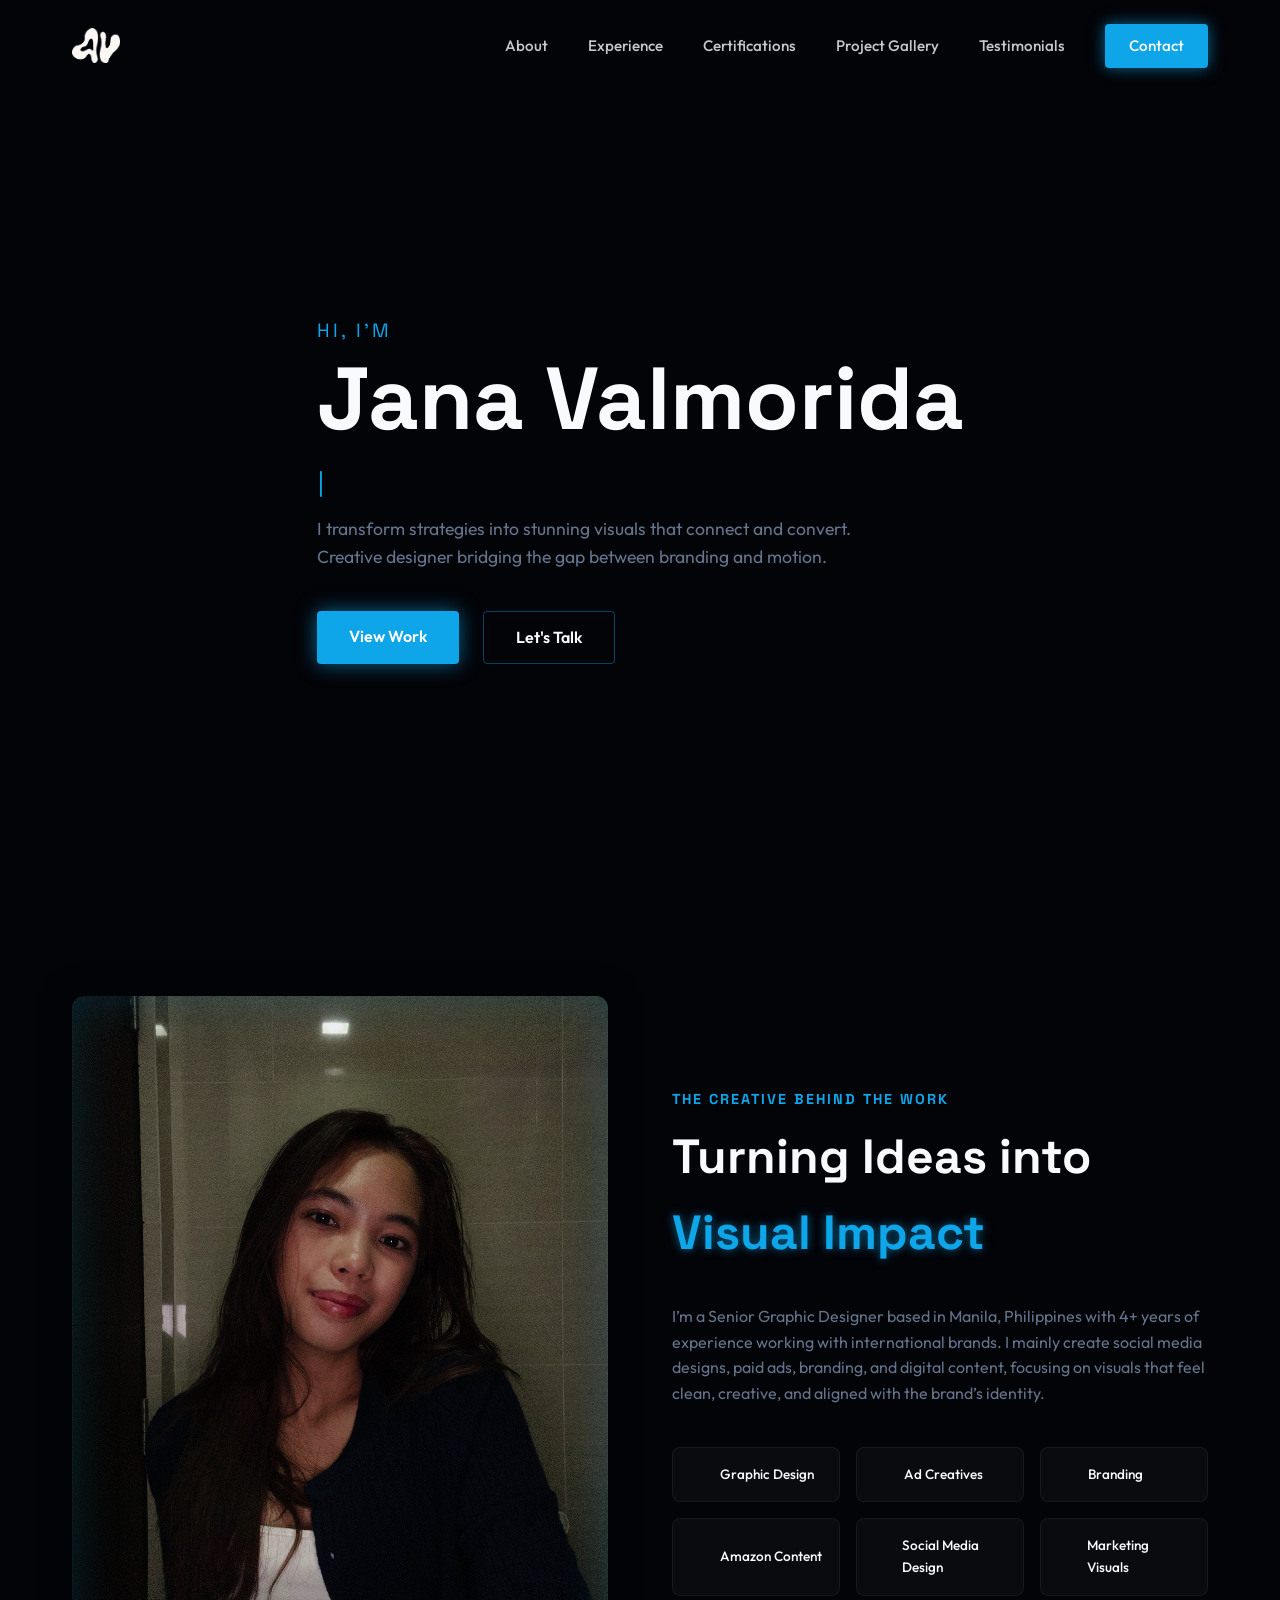
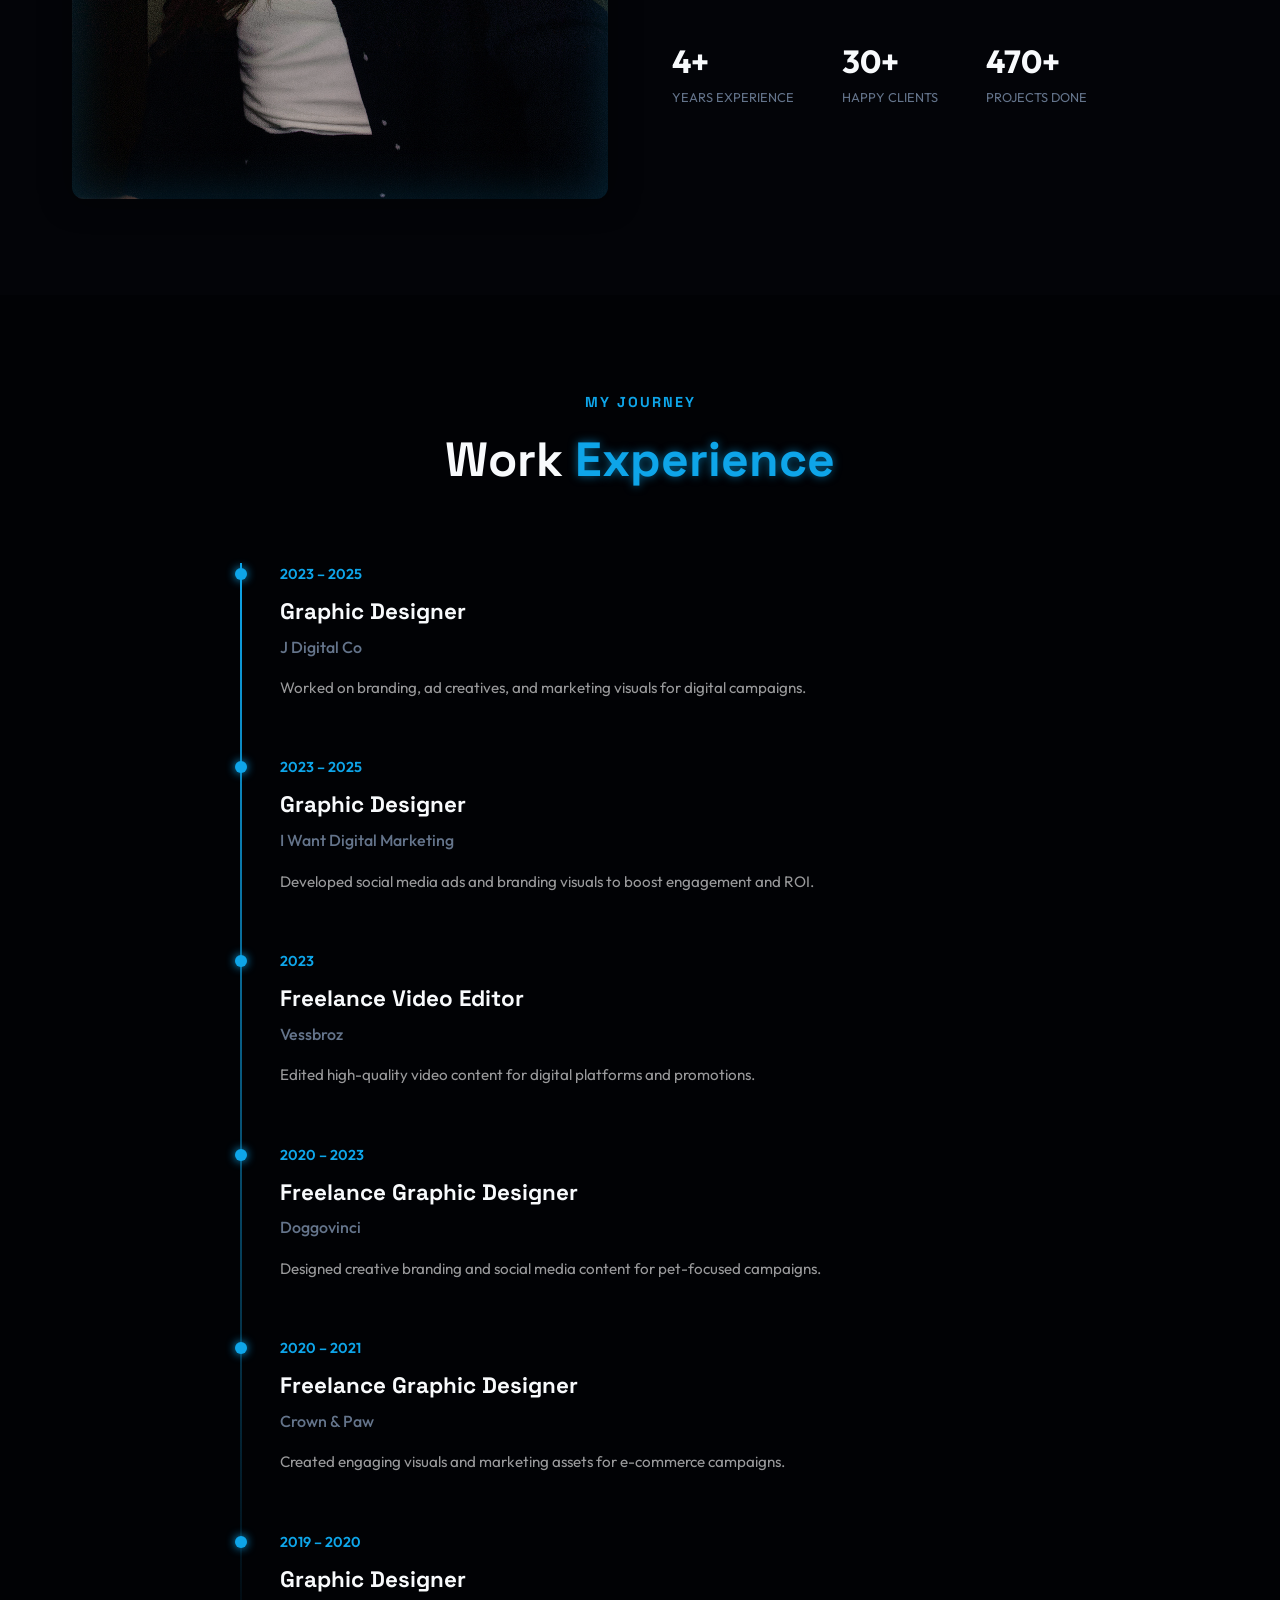
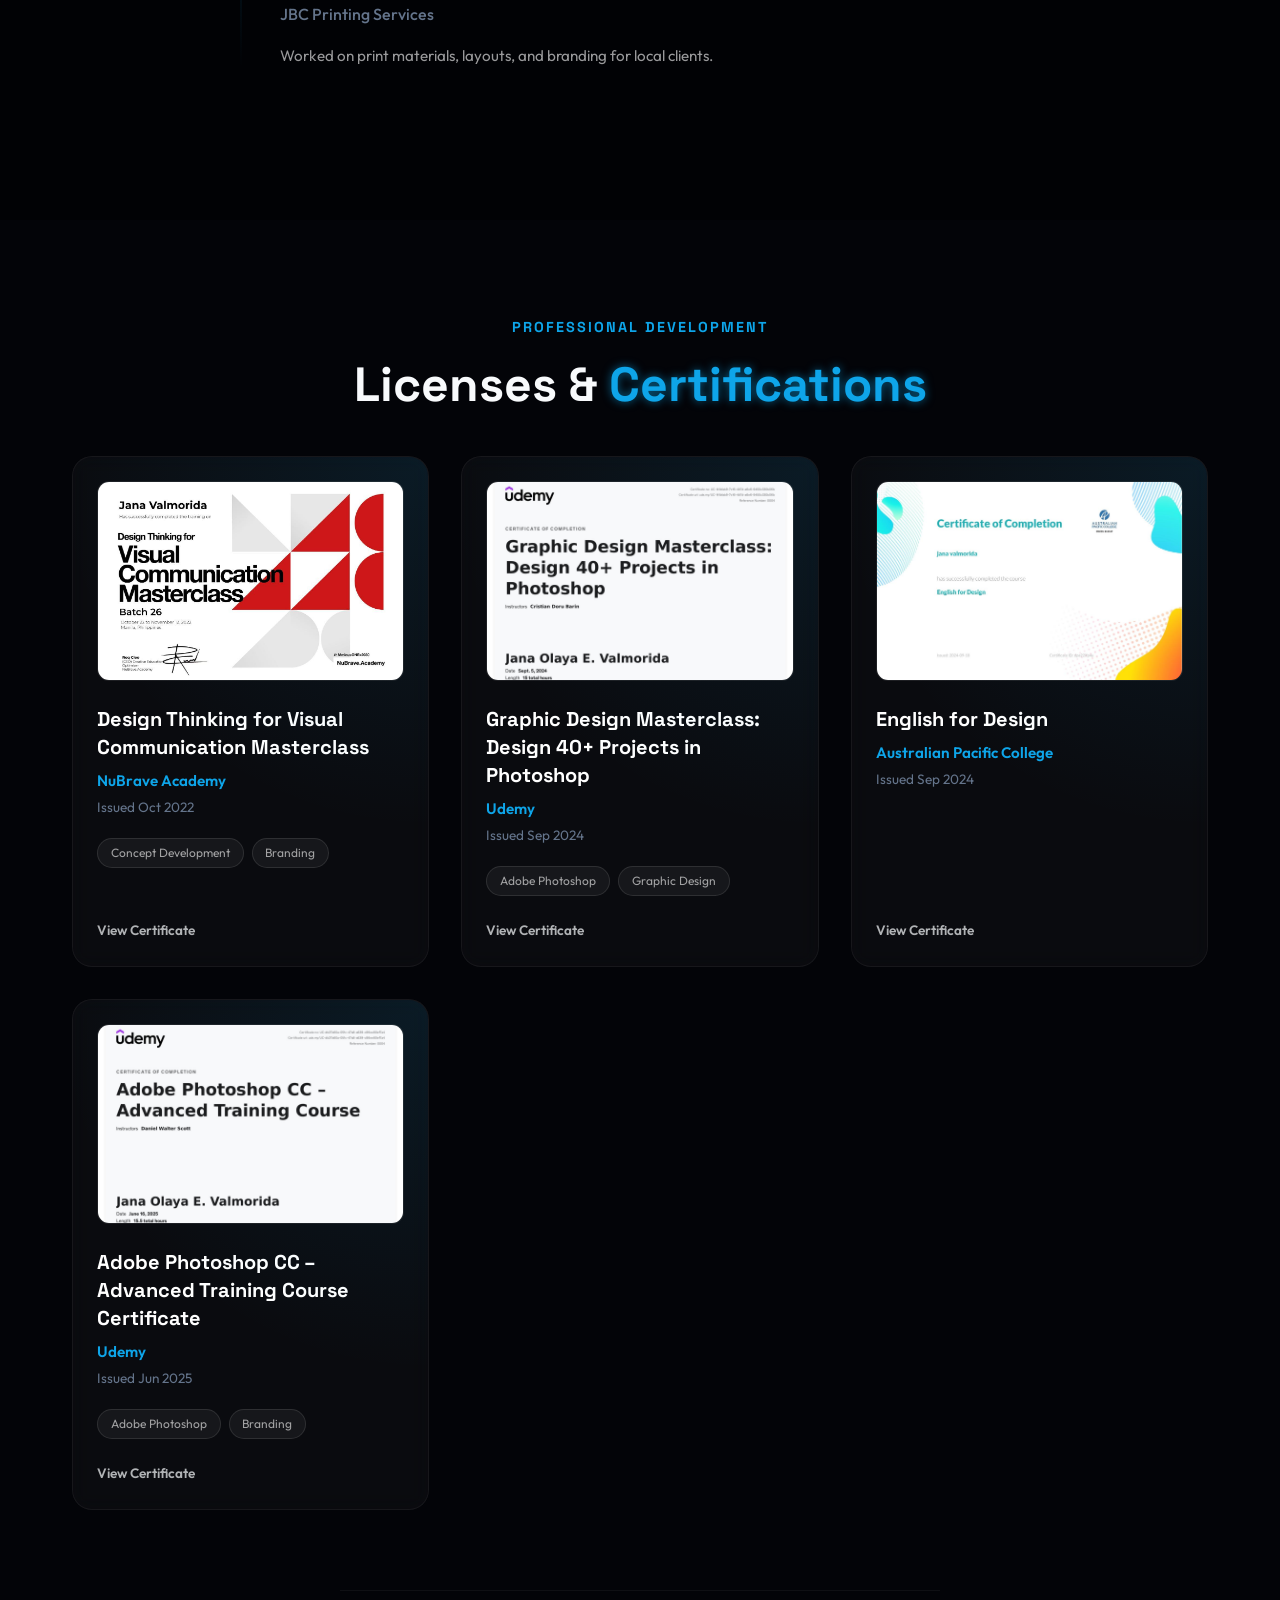
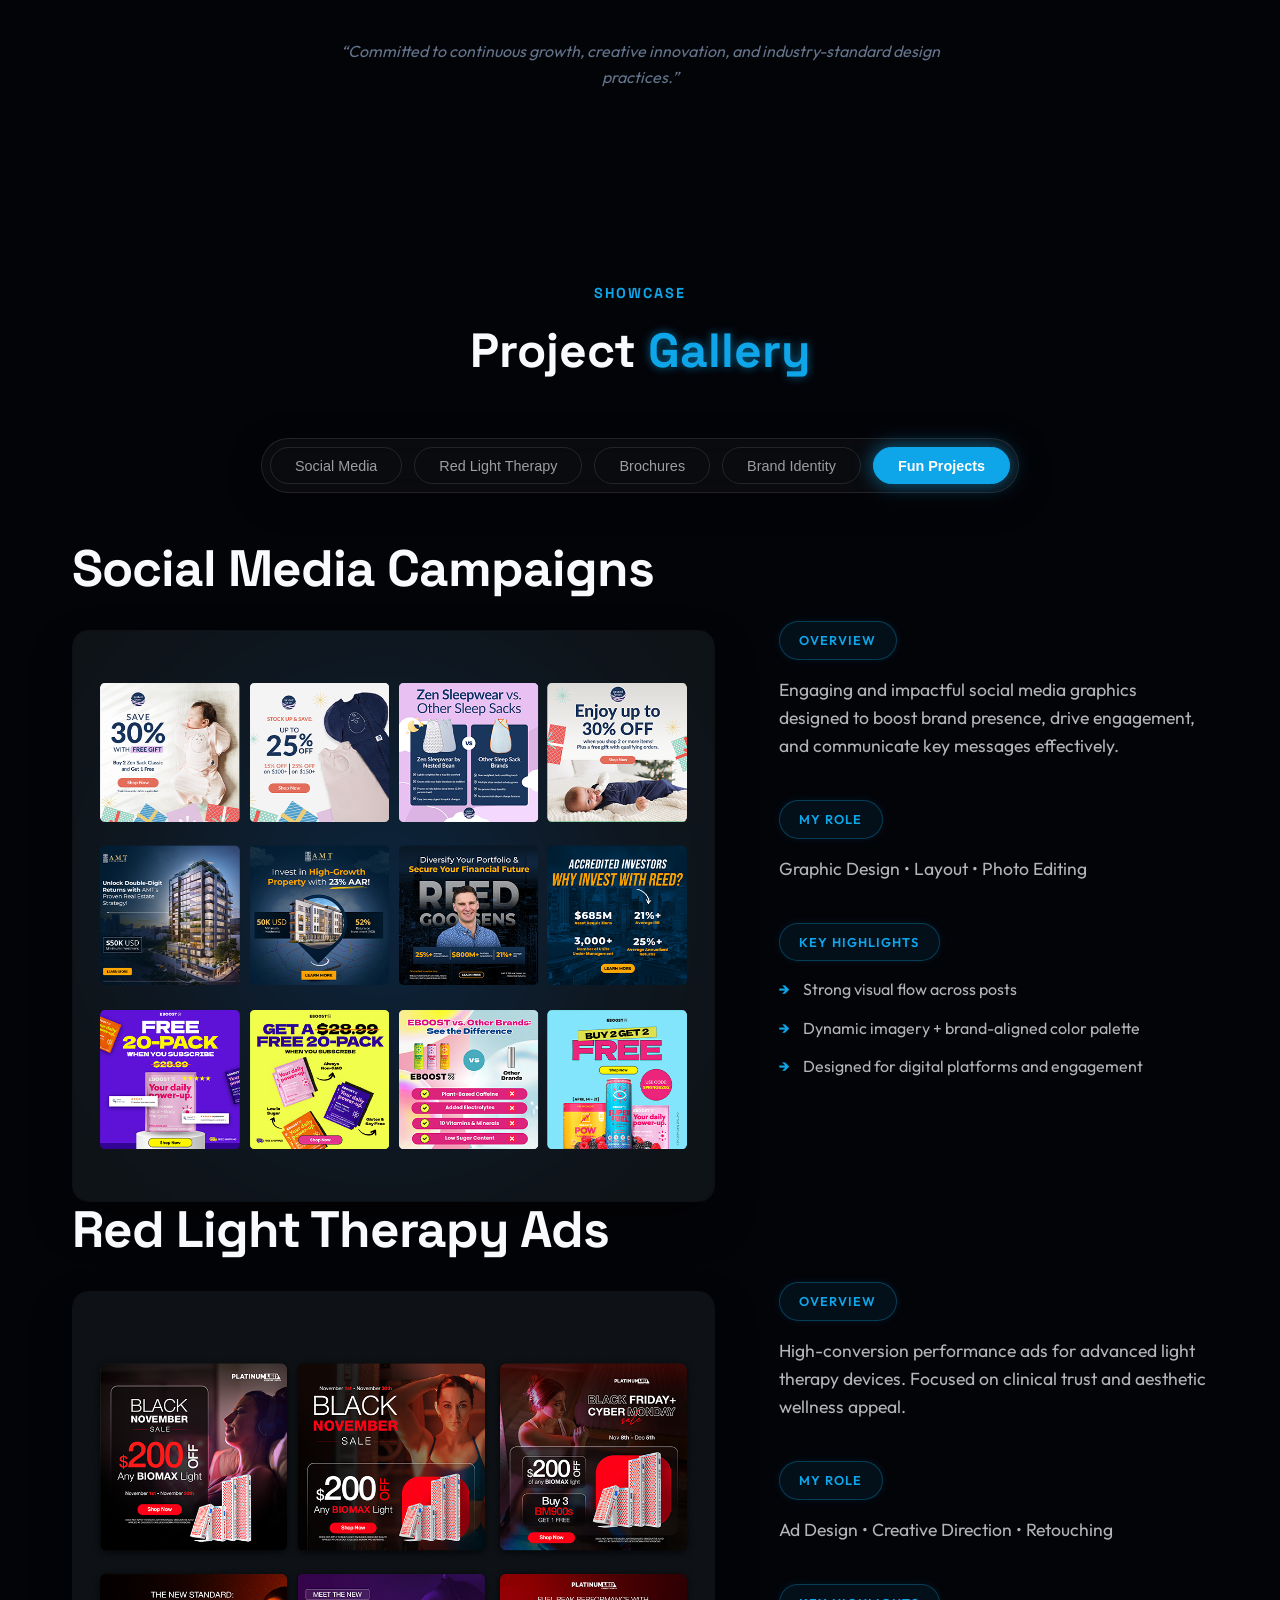
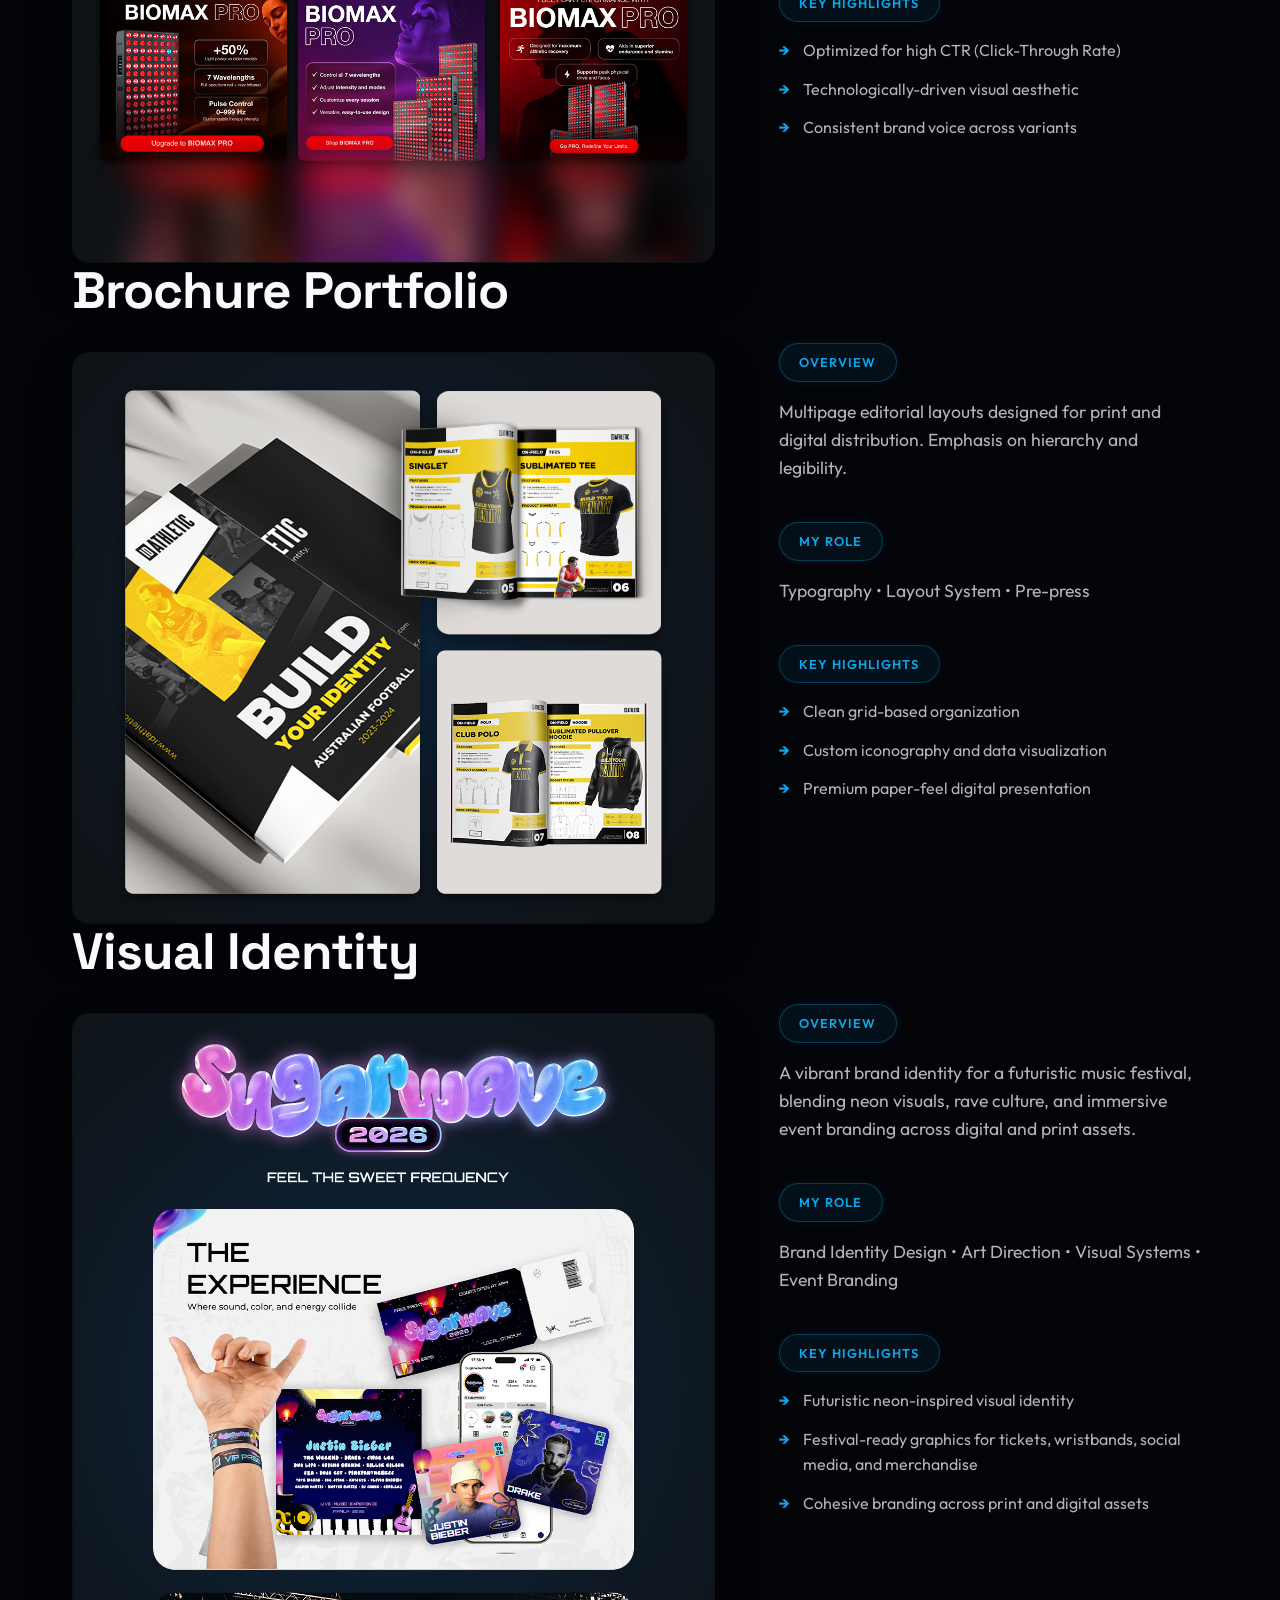
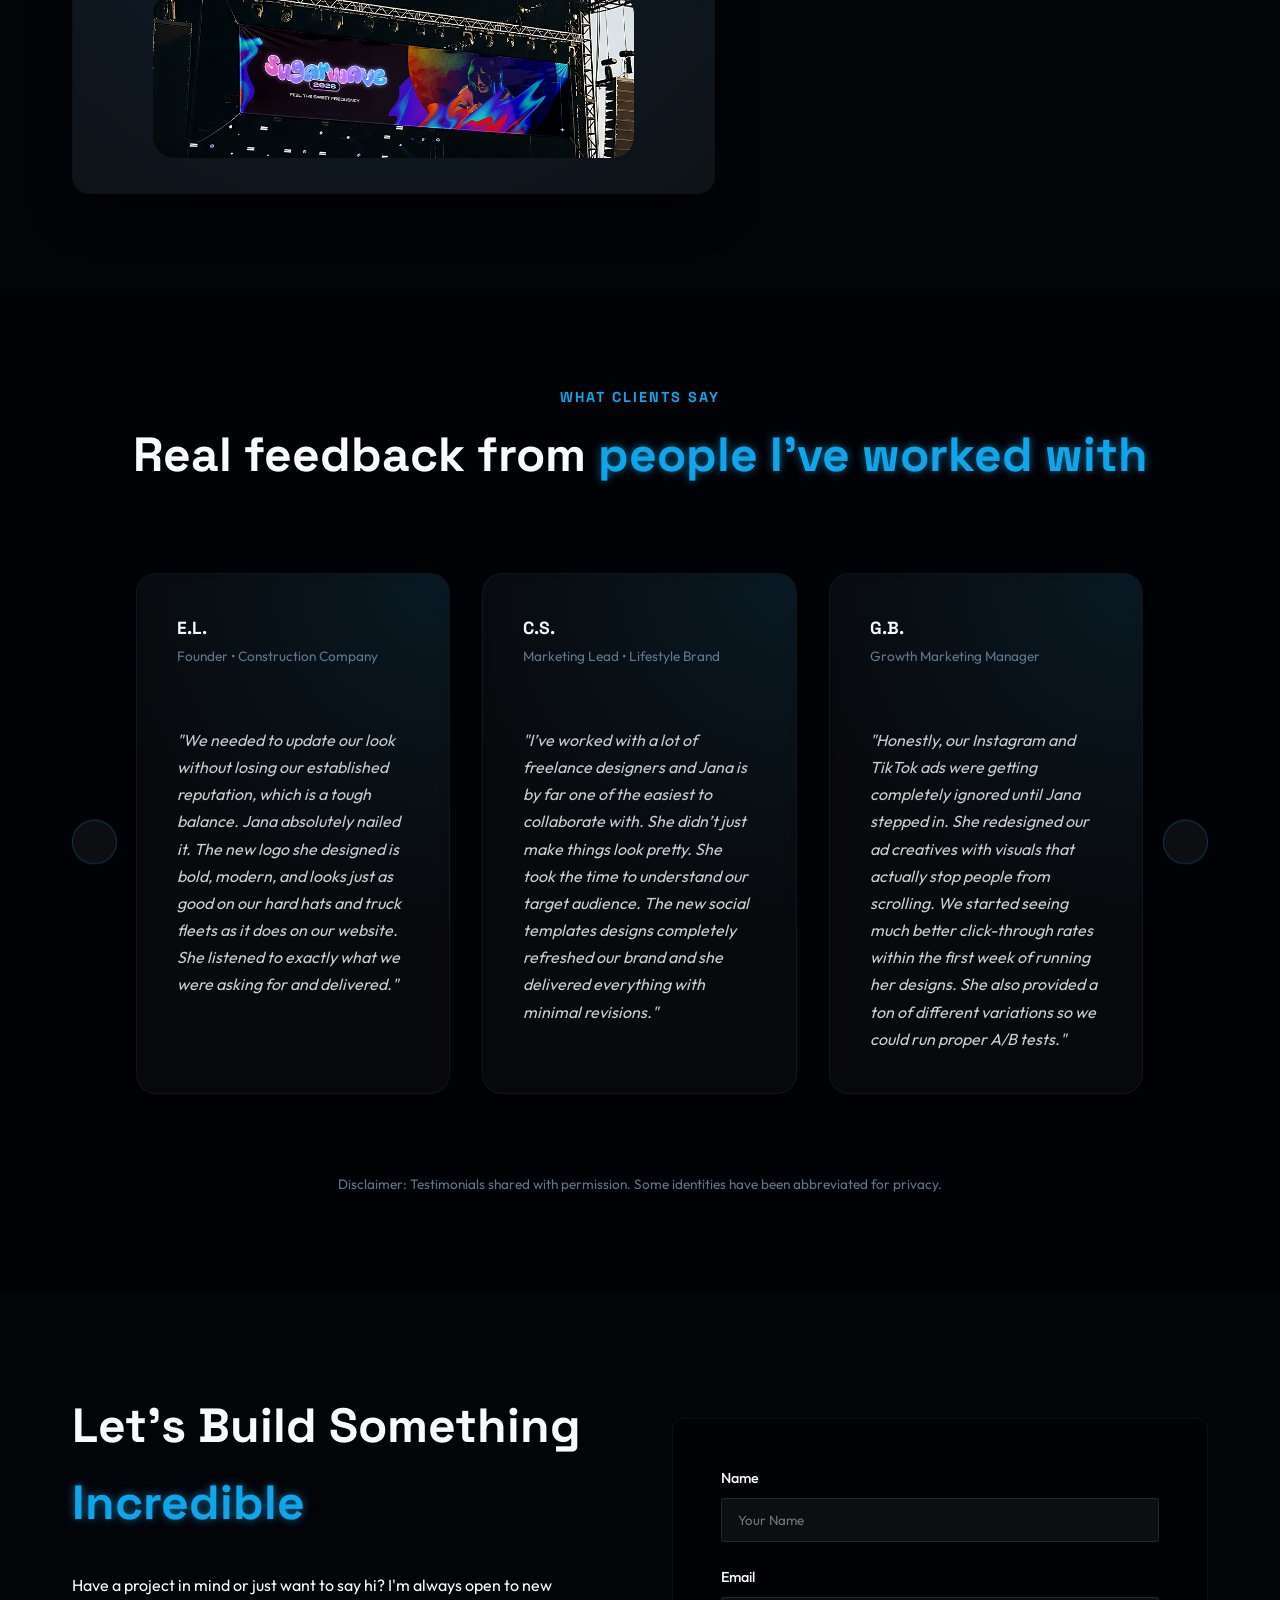
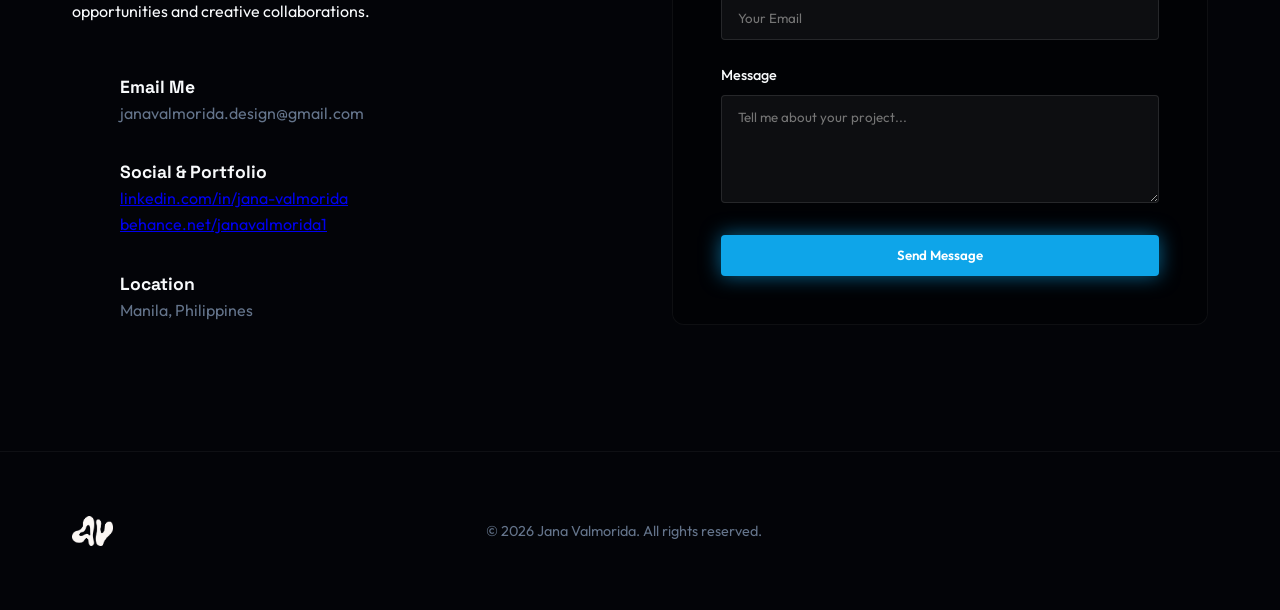
==== commit 1fefcc1e: "refactor: Update about section and portfolio responsiveness Refine the "About" section text for clar" ====
--- a/index.html
+++ b/index.html
@@ -68,8 +68,7 @@
             <div class="about-text reveal">
                 <h3 class="section-subtitle">The Creative Behind the Work</h3>
                 <h2 class="section-title">Turning Ideas into <span class="text-neon">Visual Impact</span></h2>
-                <p>I’m a Senior Graphic Designer based in Manila, Philippines, with 4+ years of experience creating high-converting visuals for international brands. I specialize in social media creatives, image ads, branding, Amazon content, and marketing-focused design that drives engagement and strengthens brand identity.</p>
-                <p>My approach combines creativity with strategy — creating visuals that not only look polished, but also perform effectively across digital platforms and advertising campaigns.</p>
+                <p>I’m a Senior Graphic Designer based in Manila, Philippines with 4+ years of experience working with international brands. I mainly create social media designs, paid ads, branding, and digital content, focusing on visuals that feel clean, creative, and aligned with the brand’s identity.</p>
                 
                 <div class="skills-grid">
                     <div class="skill-item">
--- a/style.css
+++ b/style.css
@@ -497,8 +497,20 @@
 
 /* Responsiveness for filters */
 @media (max-width: 768px) {
+    .portfolio .section-title {
+        font-size: 2.1rem !important; /* Larger and more impactful as requested */
+        margin-top: 0.4rem;
+        margin-bottom: 1.2rem; /* Reduced from 2rem */
+        letter-spacing: -0.5px;
+    }
+
+    .portfolio .section-subtitle {
+        margin-bottom: 0.25rem;
+        letter-spacing: 2px;
+    }
+
     .filter-container {
-        margin: 2.5rem 0 3.5rem;
+        margin: 1.5rem 0 2.5rem; /* Reduced grouping */
     }
 
     .filter-btns-glass {
@@ -508,7 +520,12 @@
         border: none;
         box-shadow: none;
         padding: 0;
-        gap: 0.8rem;
+        gap: 0.75rem;
+        display: flex;
+        flex-wrap: wrap;
+        justify-content: center;
+        max-width: 420px; /* Constrain width for intentional wrapping on mobile */
+        margin: 0 auto;
     }
     
     .filter-btn-pill {
@@ -516,6 +533,9 @@
         font-size: 0.85rem;
         border: 1px solid rgba(255, 255, 255, 0.15);
         background: rgba(255, 255, 255, 0.03);
+        flex: 0 1 auto;
+        text-align: center;
+        min-width: 100px; /* Ensure some base width for symmetry */
     }
 }
 
@@ -1432,6 +1452,22 @@
 
 /* Responsive */
 @media (max-width: 992px) {
+    .portfolio .section-title {
+        font-size: 2.5rem !important; /* Impactful for tablet */
+        margin-top: 0.5rem;
+        margin-bottom: 1.5rem; /* Improved spacing */
+        letter-spacing: -0.5px;
+    }
+
+    .filter-btns-glass {
+        gap: 0.85rem; /* More balanced space for tablet */
+        max-width: 650px;
+        margin: 0 auto;
+        display: flex;
+        flex-wrap: wrap;
+        justify-content: center;
+    }
+
     .grid-2 {
         grid-template-columns: 1fr;
         gap: 2.5rem; /* Reduced from 3rem */
@@ -1598,47 +1634,47 @@
     .hero {
         text-align: center;
         height: auto;
-        min-height: 60vh;
-        padding-top: 60px;
-        padding-bottom: 2rem;
+        min-height: 75vh;
+        padding-top: 70px;
+        padding-bottom: 3rem;
         display: flex;
         flex-direction: column;
         justify-content: center;
     }
 
     .hero-greeting {
-        font-size: 0.85rem;
-        margin-bottom: 0.1rem;
+        font-size: 0.95rem;
+        margin-bottom: 0.2rem;
         letter-spacing: 2px;
     }
 
     .hero-name {
-        font-size: 2.2rem;
-        margin-bottom: 0.4rem;
+        font-size: 2.8rem;
+        margin-bottom: 0.5rem;
     }
 
     .typing-container {
-        height: 1.6rem;
-        margin-bottom: 0.3rem;
+        height: 1.8rem;
+        margin-bottom: 0.5rem;
     }
 
     .hero-desc {
-        font-size: 0.85rem;
-        margin-bottom: 1.2rem;
+        font-size: 0.95rem;
+        margin-bottom: 1.8rem;
         margin-left: auto;
         margin-right: auto;
-        line-height: 1.5;
+        line-height: 1.6;
         max-width: 90%;
     }
     
     .hero-btns {
         justify-content: center;
-        gap: 0.8rem;
+        gap: 1rem;
     }
 
     .hero-btns .btn {
-        padding: 0.7rem 1.2rem !important;
-        font-size: 0.85rem !important;
+        padding: 0.85rem 1.6rem !important;
+        font-size: 0.95rem !important;
     }
 
     .bg-particle {
